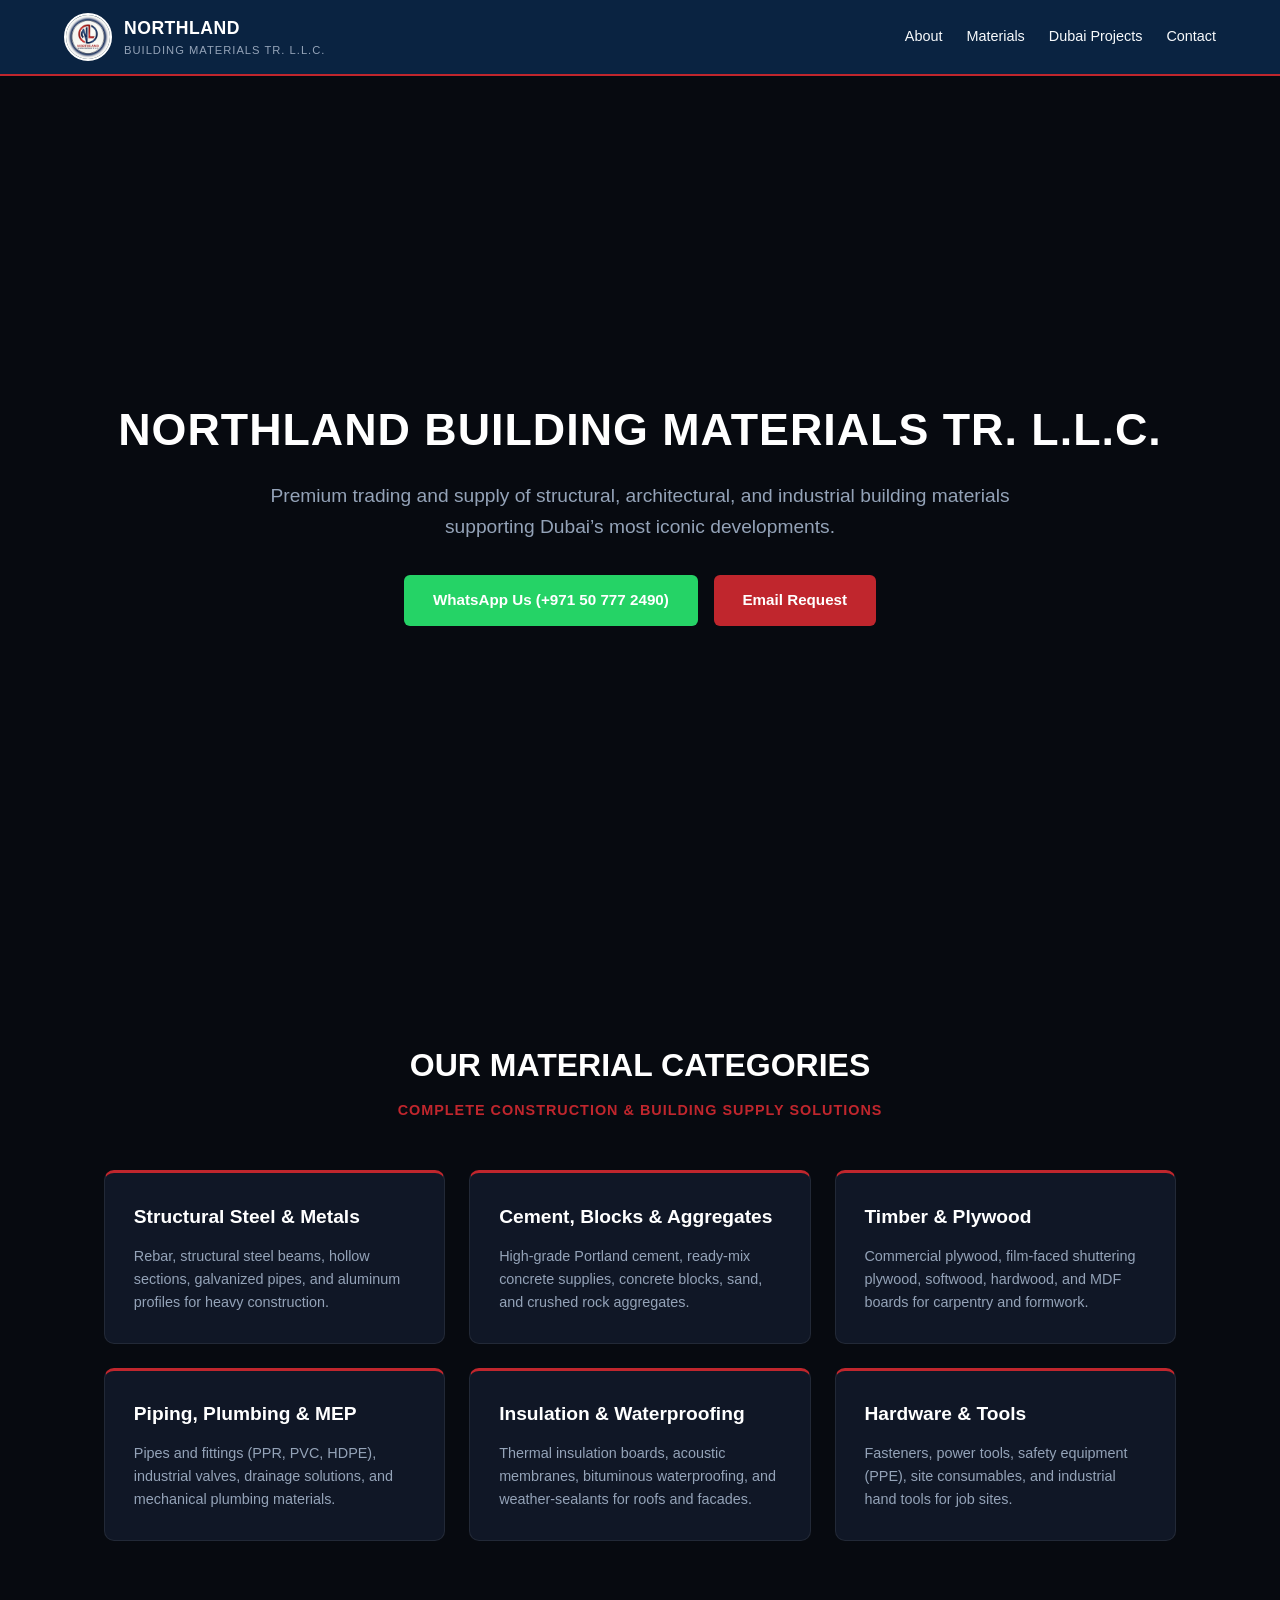
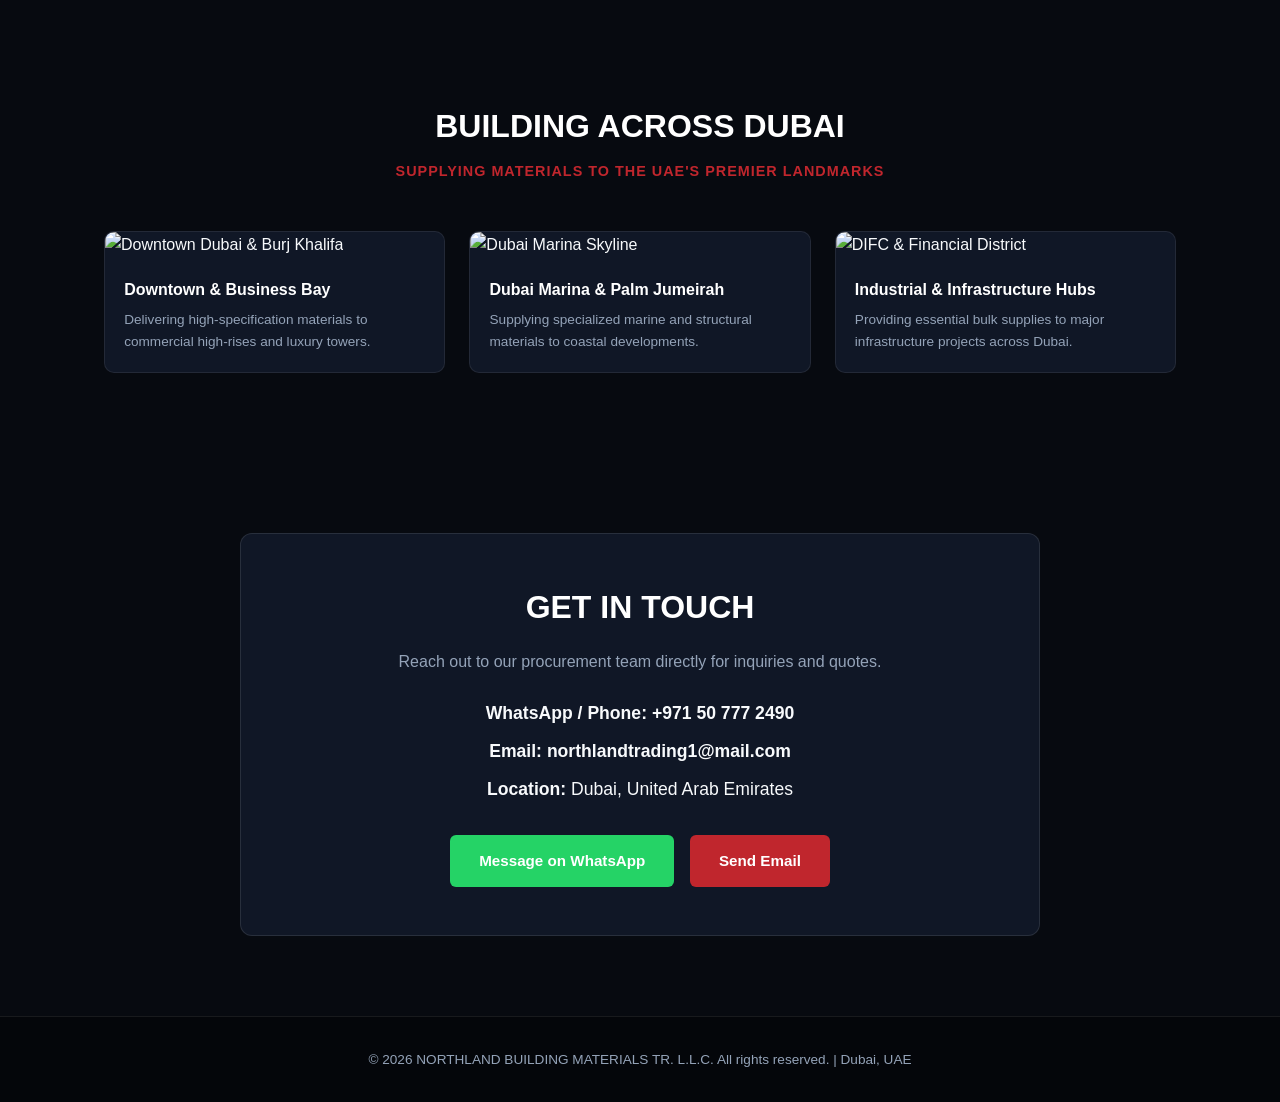
==== index.html @ 6c610b2f "Add files via upload" ====
<!DOCTYPE html>
<html lang="en">
<head>
  <meta charset="UTF-8">
  <meta name="viewport" content="width=device-width, initial-scale=1.0">
  <title>NORTHLAND BUILDING MATERIALS TR. L.L.C. | Dubai, UAE</title>
  <style>
    :root {
      --primary-navy: #0b2545;
      --accent-red: #c0262d;
      --bg-dark: #070a10;
      --card-bg: #101726;
      --text-light: #f8fafc;
      --text-muted: #94a3b8;
    }
    
    * { box-sizing: border-box; margin: 0; padding: 0; font-family: -apple-system, BlinkMacSystemFont, "Segoe UI", Roboto, sans-serif; }
    html { scroll-behavior: smooth; }
    body { background: var(--bg-dark); color: var(--text-light); line-height: 1.6; }

    /* Header & Navigation */
    header {
      background: rgba(11, 37, 69, 0.95);
      backdrop-filter: blur(10px);
      position: fixed;
      width: 100%;
      top: 0;
      z-index: 1000;
      padding: 0.8rem 5%;
      display: flex;
      justify-content: space-between;
      align-items: center;
      border-bottom: 2px solid var(--accent-red);
    }
    
    .brand { display: flex; align-items: center; gap: 12px; text-decoration: none; }
    .brand img { height: 48px; width: 48px; border-radius: 50%; object-fit: cover; border: 2px solid #fff; }
    .brand-text { display: flex; flex-direction: column; }
    .brand-title { font-weight: 800; font-size: 1.1rem; color: #ffffff; letter-spacing: 0.5px; }
    .brand-sub { font-size: 0.7rem; color: var(--text-muted); text-transform: uppercase; letter-spacing: 1px; }

    nav { display: flex; align-items: center; gap: 1.5rem; }
    nav a { color: var(--text-light); text-decoration: none; font-size: 0.9rem; font-weight: 500; transition: color 0.3s; }
    nav a:hover { color: var(--accent-red); }

    /* Hero Section */
    .hero {
      height: 100vh;
      background: linear-gradient(rgba(7, 10, 16, 0.75), rgba(7, 10, 16, 0.95)), 
                  url('https://images.unsplash.com/photo-1512453979798-5ea266f8880c?auto=format&fit=crop&w=1920&q=80') center/cover no-repeat;
      display: flex;
      flex-direction: column;
      justify-content: center;
      align-items: center;
      text-align: center;
      padding: 0 1.5rem;
      margin-top: 60px;
    }
    
    .hero h1 { font-size: 2.8rem; color: #ffffff; margin-bottom: 1rem; text-transform: uppercase; letter-spacing: 1px; }
    .hero p { font-size: 1.2rem; color: var(--text-muted); max-width: 750px; margin-bottom: 2rem; }

    /* Action Buttons */
    .btn-group { display: flex; gap: 1rem; flex-wrap: wrap; justify-content: center; }
    .btn {
      padding: 0.85rem 1.8rem;
      border-radius: 6px;
      text-decoration: none;
      font-weight: 700;
      font-size: 0.95rem;
      transition: transform 0.2s, opacity 0.3s;
      display: inline-flex;
      align-items: center;
      gap: 8px;
    }
    .btn-red { background: var(--accent-red); color: white; }
    .btn-whatsapp { background: #25d366; color: white; }
    .btn:hover { opacity: 0.9; transform: translateY(-2px); }

    /* Sections */
    .section { padding: 5rem 5%; max-width: 1200px; margin: 0 auto; }
    .section-title { text-align: center; font-size: 2rem; color: #ffffff; margin-bottom: 0.5rem; text-transform: uppercase; }
    .section-subtitle { text-align: center; color: var(--accent-red); font-weight: 600; margin-bottom: 3rem; text-transform: uppercase; letter-spacing: 1px; font-size: 0.9rem; }

    .grid { display: grid; grid-template-columns: repeat(auto-fit, minmax(280px, 1fr)); gap: 1.5rem; }
    
    .card {
      background: var(--card-bg);
      border-radius: 10px;
      padding: 1.8rem;
      border: 1px solid rgba(255, 255, 255, 0.08);
      border-top: 3px solid var(--accent-red);
      transition: transform 0.3s ease;
    }
    .card:hover { transform: translateY(-5px); }
    .card h3 { color: #ffffff; margin-bottom: 0.75rem; font-size: 1.2rem; }
    .card p { color: var(--text-muted); font-size: 0.9rem; }

    /* Iconic Dubai Gallery Section */
    .gallery-grid { display: grid; grid-template-columns: repeat(auto-fit, minmax(300px, 1fr)); gap: 1.5rem; }
    .gallery-card { background: var(--card-bg); border-radius: 10px; overflow: hidden; border: 1px solid rgba(255, 255, 255, 0.08); }
    .gallery-card img { width: 100%; height: 200px; object-fit: cover; }
    .gallery-content { padding: 1.2rem; }
    .gallery-content h4 { color: #ffffff; margin-bottom: 0.4rem; }
    .gallery-content p { color: var(--text-muted); font-size: 0.85rem; }

    /* Contact Section */
    .contact-box {
      background: var(--card-bg);
      border-radius: 12px;
      padding: 3rem;
      text-align: center;
      border: 1px solid rgba(255, 255, 255, 0.1);
      max-width: 800px;
      margin: 0 auto;
    }
    .contact-info { margin: 1.5rem 0; font-size: 1.1rem; }
    .contact-info a { color: var(--text-light); text-decoration: none; font-weight: 600; }
    .contact-info a:hover { color: var(--accent-red); }

    footer {
      text-align: center;
      padding: 2rem 1rem;
      color: var(--text-muted);
      font-size: 0.85rem;
      border-top: 1px solid rgba(255, 255, 255, 0.08);
      background: #04060a;
    }

    @media (max-width: 768px) {
      .hero h1 { font-size: 2rem; }
      header { flex-direction: column; gap: 10px; }
    }
  </style>
</head>
<body>

  <header>
    <a href="#" class="brand">
      <img src="logo.jpg" alt="Northland Building Materials Logo">
      <div class="brand-text">
        <span class="brand-title">NORTHLAND</span>
        <span class="brand-sub">Building Materials TR. L.L.C.</span>
      </div>
    </a>
    <nav>
      <a href="#about">About</a>
      <a href="#categories">Materials</a>
      <a href="#dubai">Dubai Projects</a>
      <a href="#contact">Contact</a>
    </nav>
  </header>

  <section class="hero">
    <h1>NORTHLAND BUILDING MATERIALS TR. L.L.C.</h1>
    <p>Premium trading and supply of structural, architectural, and industrial building materials supporting Dubai’s most iconic developments.</p>
    <div class="btn-group">
      <a href="https://wa.me/971507772490" target="_blank" class="btn btn-whatsapp">
        WhatsApp Us (+971 50 777 2490)
      </a>
      <a href="mailto:northlandtrading1@mail.com" class="btn btn-red">Email Request</a>
    </div>
  </section>

  <!-- Materials & Supply Categories -->
  <section id="categories" class="section">
    <h2 class="section-title">Our Material Categories</h2>
    <p class="section-subtitle">Complete Construction & Building Supply Solutions</p>
    
    <div class="grid">
      <div class="card">
        <h3>Structural Steel & Metals</h3>
        <p>Rebar, structural steel beams, hollow sections, galvanized pipes, and aluminum profiles for heavy construction.</p>
      </div>
      <div class="card">
        <h3>Cement, Blocks & Aggregates</h3>
        <p>High-grade Portland cement, ready-mix concrete supplies, concrete blocks, sand, and crushed rock aggregates.</p>
      </div>
      <div class="card">
        <h3>Timber & Plywood</h3>
        <p>Commercial plywood, film-faced shuttering plywood, softwood, hardwood, and MDF boards for carpentry and formwork.</p>
      </div>
      <div class="card">
        <h3>Piping, Plumbing & MEP</h3>
        <p>Pipes and fittings (PPR, PVC, HDPE), industrial valves, drainage solutions, and mechanical plumbing materials.</p>
      </div>
      <div class="card">
        <h3>Insulation & Waterproofing</h3>
        <p>Thermal insulation boards, acoustic membranes, bituminous waterproofing, and weather-sealants for roofs and facades.</p>
      </div>
      <div class="card">
        <h3>Hardware & Tools</h3>
        <p>Fasteners, power tools, safety equipment (PPE), site consumables, and industrial hand tools for job sites.</p>
      </div>
    </div>
  </section>

  <!-- Dubai Skyline & Projects -->
  <section id="dubai" class="section">
    <h2 class="section-title">Building Across Dubai</h2>
    <p class="section-subtitle">Supplying Materials to the UAE's Premier Landmarks</p>
    
    <div class="gallery-grid">
      <div class="gallery-card">
        <img src="https://images.unsplash.com/photo-1580674684081-7617fbf3d745?auto=format&fit=crop&w=800&q=80" alt="Downtown Dubai & Burj Khalifa">
        <div class="gallery-content">
          <h4>Downtown & Business Bay</h4>
          <p>Delivering high-specification materials to commercial high-rises and luxury towers.</p>
        </div>
      </div>
      <div class="gallery-card">
        <img src="https://images.unsplash.com/photo-1512453979798-5ea266f8880c?auto=format&fit=crop&w=800&q=80" alt="Dubai Marina Skyline">
        <div class="gallery-content">
          <h4>Dubai Marina & Palm Jumeirah</h4>
          <p>Supplying specialized marine and structural materials to coastal developments.</p>
        </div>
      </div>
      <div class="gallery-card">
        <img src="https://images.unsplash.com/photo-1578895210405-907db486c111?auto=format&fit=crop&w=800&q=80" alt="DIFC & Financial District">
        <div class="gallery-content">
          <h4>Industrial & Infrastructure Hubs</h4>
          <p>Providing essential bulk supplies to major infrastructure projects across Dubai.</p>
        </div>
      </div>
    </div>
  </section>

  <!-- Contact & Communication -->
  <section id="contact" class="section">
    <div class="contact-box">
      <h2 class="section-title" style="margin-bottom: 1rem;">Get In Touch</h2>
      <p style="color: var(--text-muted);">Reach out to our procurement team directly for inquiries and quotes.</p>
      
      <div class="contact-info">
        <p><strong>WhatsApp / Phone:</strong> <a href="https://wa.me/971507772490" target="_blank">+971 50 777 2490</a></p>
        <p style="margin-top: 10px;"><strong>Email:</strong> <a href="mailto:northlandtrading1@mail.com">northlandtrading1@mail.com</a></p>
        <p style="margin-top: 10px;"><strong>Location:</strong> Dubai, United Arab Emirates</p>
      </div>

      <div class="btn-group" style="margin-top: 2rem;">
        <a href="https://wa.me/971507772490" target="_blank" class="btn btn-whatsapp">Message on WhatsApp</a>
        <a href="mailto:northlandtrading1@mail.com" class="btn btn-red">Send Email</a>
      </div>
    </div>
  </section>

  <footer>
    &copy; 2026 NORTHLAND BUILDING MATERIALS TR. L.L.C. All rights reserved. | Dubai, UAE
  </footer>

</body>
</html>
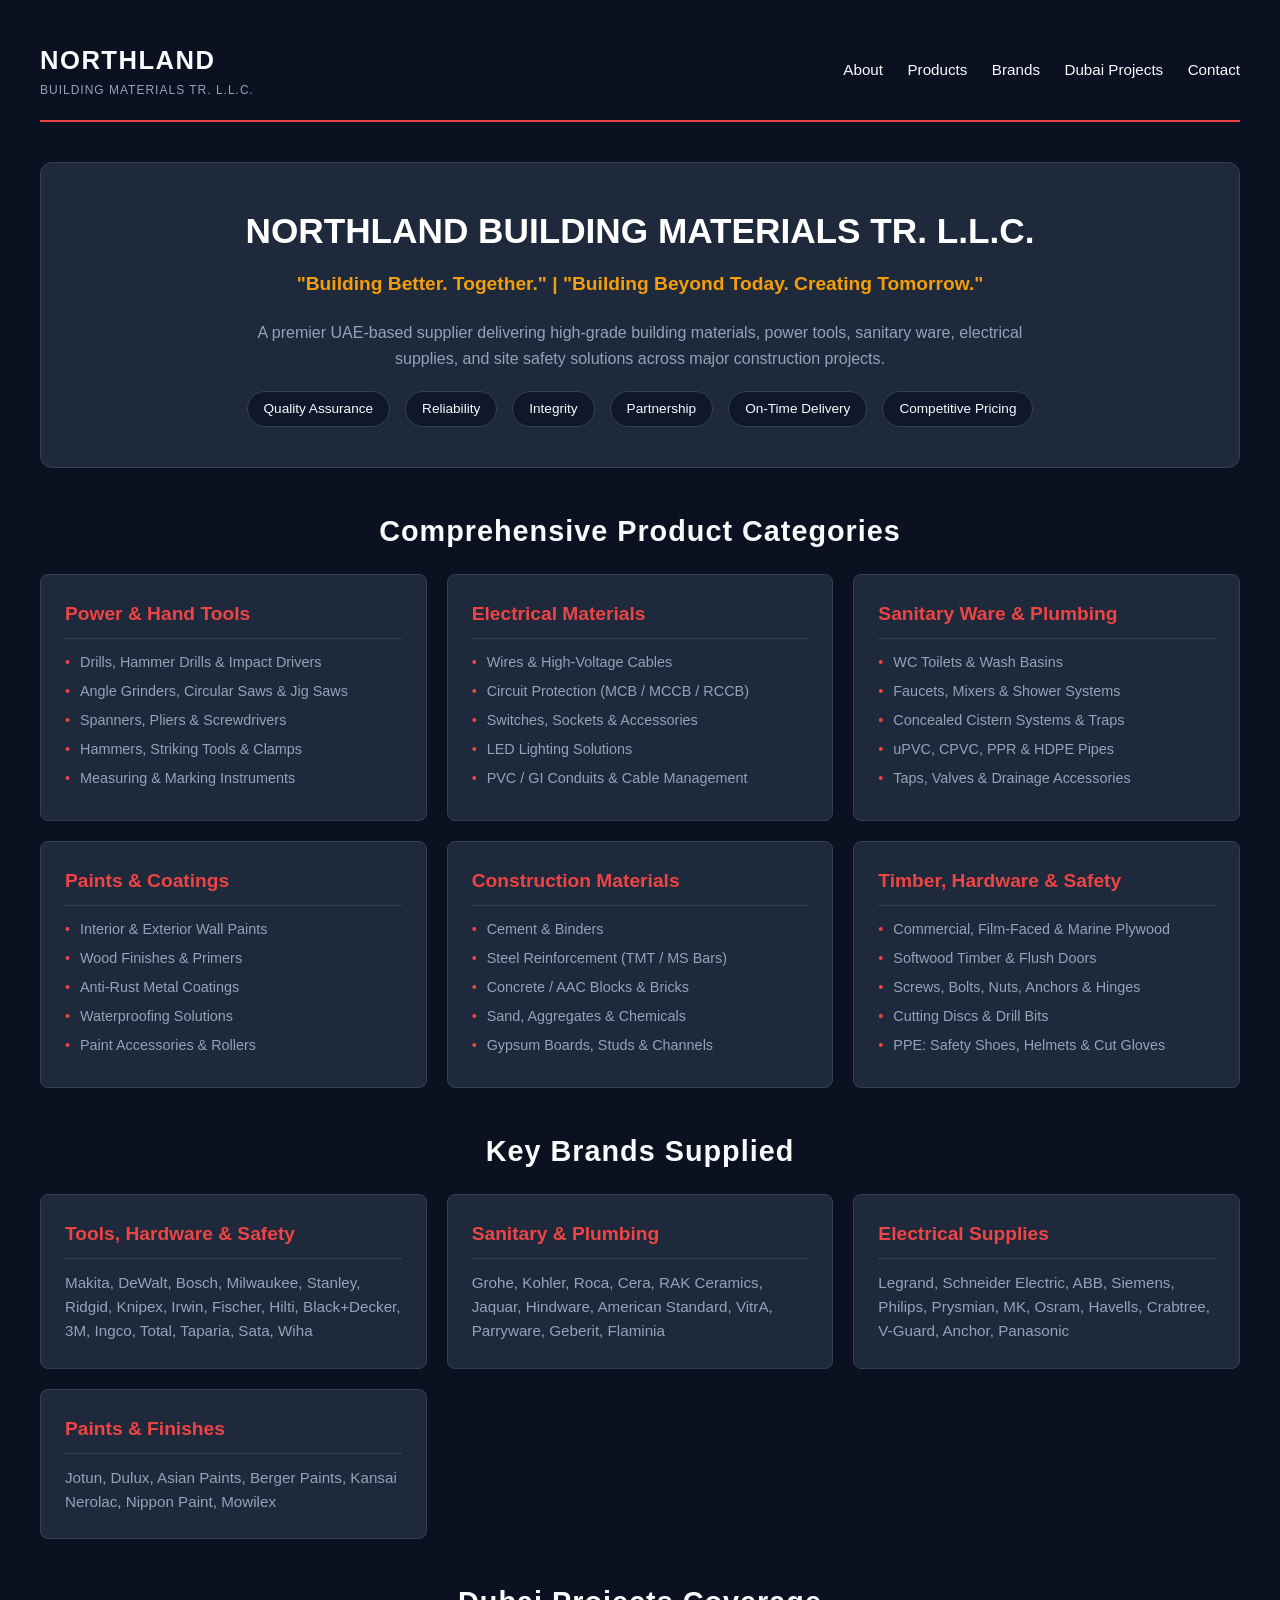
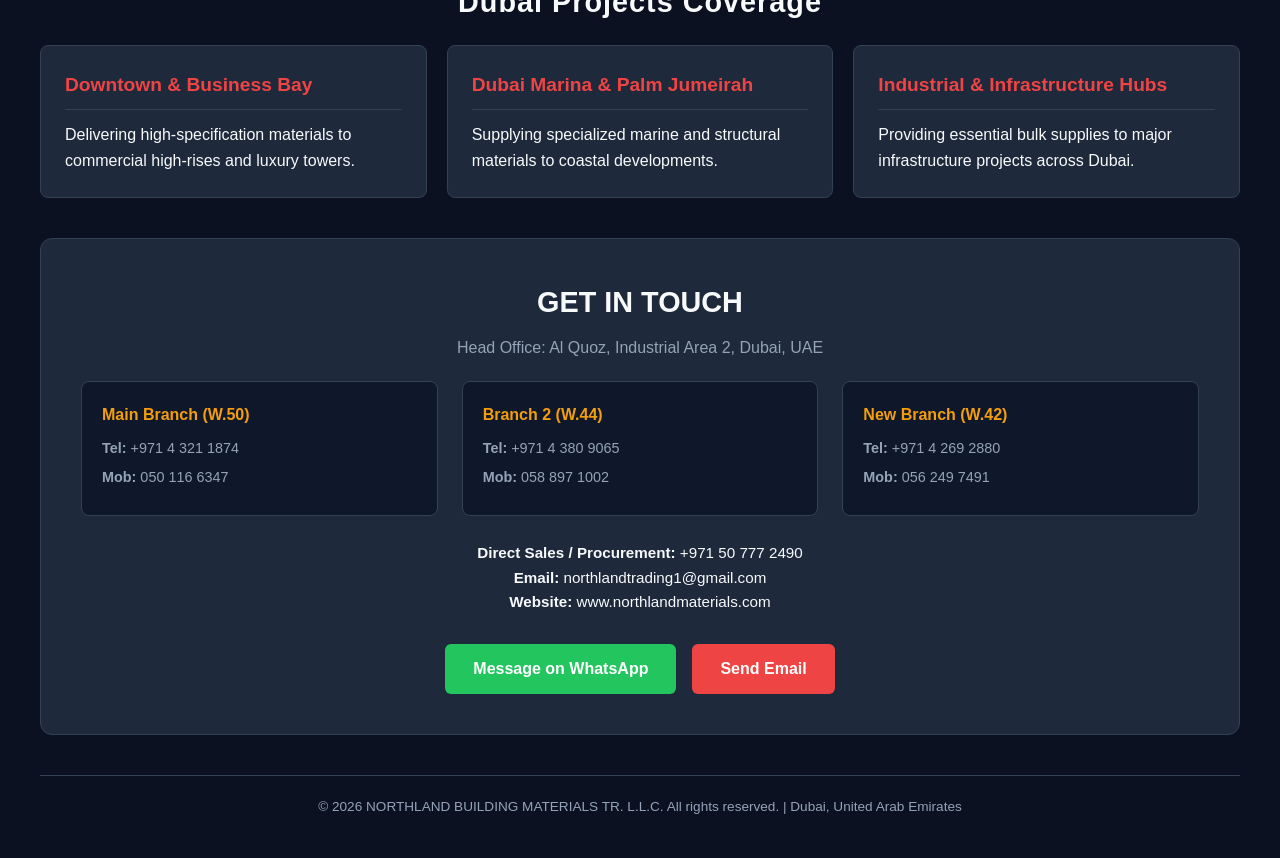
==== commit 9b10ac1f: "Add files via upload" ====
--- a/index.html
+++ b/index.html
@@ -1,252 +1,429 @@
 <!DOCTYPE html>
 <html lang="en">
 <head>
-  <meta charset="UTF-8">
-  <meta name="viewport" content="width=device-width, initial-scale=1.0">
-  <title>NORTHLAND BUILDING MATERIALS TR. L.L.C. | Dubai, UAE</title>
-  <style>
-    :root {
-      --primary-navy: #0b2545;
-      --accent-red: #c0262d;
-      --bg-dark: #070a10;
-      --card-bg: #101726;
-      --text-light: #f8fafc;
-      --text-muted: #94a3b8;
-    }
-    
-    * { box-sizing: border-box; margin: 0; padding: 0; font-family: -apple-system, BlinkMacSystemFont, "Segoe UI", Roboto, sans-serif; }
-    html { scroll-behavior: smooth; }
-    body { background: var(--bg-dark); color: var(--text-light); line-height: 1.6; }
-
-    /* Header & Navigation */
-    header {
-      background: rgba(11, 37, 69, 0.95);
-      backdrop-filter: blur(10px);
-      position: fixed;
-      width: 100%;
-      top: 0;
-      z-index: 1000;
-      padding: 0.8rem 5%;
-      display: flex;
-      justify-content: space-between;
-      align-items: center;
-      border-bottom: 2px solid var(--accent-red);
-    }
-    
-    .brand { display: flex; align-items: center; gap: 12px; text-decoration: none; }
-    .brand img { height: 48px; width: 48px; border-radius: 50%; object-fit: cover; border: 2px solid #fff; }
-    .brand-text { display: flex; flex-direction: column; }
-    .brand-title { font-weight: 800; font-size: 1.1rem; color: #ffffff; letter-spacing: 0.5px; }
-    .brand-sub { font-size: 0.7rem; color: var(--text-muted); text-transform: uppercase; letter-spacing: 1px; }
-
-    nav { display: flex; align-items: center; gap: 1.5rem; }
-    nav a { color: var(--text-light); text-decoration: none; font-size: 0.9rem; font-weight: 500; transition: color 0.3s; }
-    nav a:hover { color: var(--accent-red); }
-
-    /* Hero Section */
-    .hero {
-      height: 100vh;
-      background: linear-gradient(rgba(7, 10, 16, 0.75), rgba(7, 10, 16, 0.95)), 
-                  url('https://images.unsplash.com/photo-1512453979798-5ea266f8880c?auto=format&fit=crop&w=1920&q=80') center/cover no-repeat;
-      display: flex;
-      flex-direction: column;
-      justify-content: center;
-      align-items: center;
-      text-align: center;
-      padding: 0 1.5rem;
-      margin-top: 60px;
-    }
-    
-    .hero h1 { font-size: 2.8rem; color: #ffffff; margin-bottom: 1rem; text-transform: uppercase; letter-spacing: 1px; }
-    .hero p { font-size: 1.2rem; color: var(--text-muted); max-width: 750px; margin-bottom: 2rem; }
-
-    /* Action Buttons */
-    .btn-group { display: flex; gap: 1rem; flex-wrap: wrap; justify-content: center; }
-    .btn {
-      padding: 0.85rem 1.8rem;
-      border-radius: 6px;
-      text-decoration: none;
-      font-weight: 700;
-      font-size: 0.95rem;
-      transition: transform 0.2s, opacity 0.3s;
-      display: inline-flex;
-      align-items: center;
-      gap: 8px;
-    }
-    .btn-red { background: var(--accent-red); color: white; }
-    .btn-whatsapp { background: #25d366; color: white; }
-    .btn:hover { opacity: 0.9; transform: translateY(-2px); }
-
-    /* Sections */
-    .section { padding: 5rem 5%; max-width: 1200px; margin: 0 auto; }
-    .section-title { text-align: center; font-size: 2rem; color: #ffffff; margin-bottom: 0.5rem; text-transform: uppercase; }
-    .section-subtitle { text-align: center; color: var(--accent-red); font-weight: 600; margin-bottom: 3rem; text-transform: uppercase; letter-spacing: 1px; font-size: 0.9rem; }
-
-    .grid { display: grid; grid-template-columns: repeat(auto-fit, minmax(280px, 1fr)); gap: 1.5rem; }
-    
-    .card {
-      background: var(--card-bg);
-      border-radius: 10px;
-      padding: 1.8rem;
-      border: 1px solid rgba(255, 255, 255, 0.08);
-      border-top: 3px solid var(--accent-red);
-      transition: transform 0.3s ease;
-    }
-    .card:hover { transform: translateY(-5px); }
-    .card h3 { color: #ffffff; margin-bottom: 0.75rem; font-size: 1.2rem; }
-    .card p { color: var(--text-muted); font-size: 0.9rem; }
-
-    /* Iconic Dubai Gallery Section */
-    .gallery-grid { display: grid; grid-template-columns: repeat(auto-fit, minmax(300px, 1fr)); gap: 1.5rem; }
-    .gallery-card { background: var(--card-bg); border-radius: 10px; overflow: hidden; border: 1px solid rgba(255, 255, 255, 0.08); }
-    .gallery-card img { width: 100%; height: 200px; object-fit: cover; }
-    .gallery-content { padding: 1.2rem; }
-    .gallery-content h4 { color: #ffffff; margin-bottom: 0.4rem; }
-    .gallery-content p { color: var(--text-muted); font-size: 0.85rem; }
-
-    /* Contact Section */
-    .contact-box {
-      background: var(--card-bg);
-      border-radius: 12px;
-      padding: 3rem;
-      text-align: center;
-      border: 1px solid rgba(255, 255, 255, 0.1);
-      max-width: 800px;
-      margin: 0 auto;
-    }
-    .contact-info { margin: 1.5rem 0; font-size: 1.1rem; }
-    .contact-info a { color: var(--text-light); text-decoration: none; font-weight: 600; }
-    .contact-info a:hover { color: var(--accent-red); }
-
-    footer {
-      text-align: center;
-      padding: 2rem 1rem;
-      color: var(--text-muted);
-      font-size: 0.85rem;
-      border-top: 1px solid rgba(255, 255, 255, 0.08);
-      background: #04060a;
-    }
-
-    @media (max-width: 768px) {
-      .hero h1 { font-size: 2rem; }
-      header { flex-direction: column; gap: 10px; }
-    }
-  </style>
+    <meta charset="UTF-8">
+    <meta name="viewport" content="width=device-width, initial-scale=1.0">
+    <title>NORTHLAND BUILDING MATERIALS TR. L.L.C. | Dubai, UAE</title>
+    <style>
+        :root {
+            --bg-color: #0b1120;
+            --card-bg: #1e293b;
+            --accent-red: #ef4444;
+            --accent-green: #22c55e;
+            --text-main: #f8fafc;
+            --text-muted: #94a3b8;
+            --border-color: #334155;
+            --gold: #f59e0b;
+        }
+
+        * {
+            box-sizing: border-box;
+            margin: 0;
+            padding: 0;
+            font-family: -apple-system, BlinkMacSystemFont, 'Segoe UI', Roboto, Helvetica, Arial, sans-serif;
+        }
+
+        body {
+            background-color: var(--bg-color);
+            color: var(--text-main);
+            line-height: 1.6;
+            padding: 20px;
+        }
+
+        .container {
+            max-width: 1200px;
+            margin: 0 auto;
+        }
+
+        /* Header */
+        header {
+            display: flex;
+            justify-content: space-between;
+            align-items: center;
+            padding: 20px 0;
+            border-bottom: 2px solid var(--accent-red);
+            margin-bottom: 40px;
+        }
+
+        .logo h1 {
+            font-size: 1.6rem;
+            letter-spacing: 1.5px;
+            font-weight: 800;
+        }
+
+        .logo span {
+            display: block;
+            font-size: 0.75rem;
+            color: var(--text-muted);
+            letter-spacing: 1px;
+        }
+
+        nav a {
+            color: var(--text-main);
+            text-decoration: none;
+            margin-left: 20px;
+            font-size: 0.95rem;
+            transition: color 0.2s;
+        }
+
+        nav a:hover {
+            color: var(--accent-red);
+        }
+
+        /* Hero / About Section */
+        .hero {
+            text-align: center;
+            padding: 40px 20px;
+            background-color: var(--card-bg);
+            border: 1px solid var(--border-color);
+            border-radius: 12px;
+            margin-bottom: 40px;
+        }
+
+        .hero h2 {
+            font-size: 2.2rem;
+            margin-bottom: 10px;
+            color: #ffffff;
+        }
+
+        .hero .slogan {
+            font-size: 1.2rem;
+            color: var(--gold);
+            font-weight: 600;
+            margin-bottom: 20px;
+        }
+
+        .hero p {
+            max-width: 800px;
+            margin: 0 auto 20px auto;
+            color: var(--text-muted);
+        }
+
+        .values-list {
+            display: flex;
+            justify-content: center;
+            gap: 15px;
+            flex-wrap: wrap;
+            margin-top: 20px;
+        }
+
+        .value-tag {
+            background-color: #0f172a;
+            border: 1px solid var(--border-color);
+            padding: 6px 16px;
+            border-radius: 20px;
+            font-size: 0.85rem;
+            color: var(--text-main);
+        }
+
+        /* Section Titles */
+        .section-title {
+            font-size: 1.8rem;
+            margin: 40px 0 20px 0;
+            text-align: center;
+            letter-spacing: 1px;
+        }
+
+        /* Grid Layouts */
+        .grid-3 {
+            display: grid;
+            grid-template-columns: repeat(auto-fit, minmax(300px, 1fr));
+            gap: 20px;
+            margin-bottom: 40px;
+        }
+
+        .grid-2 {
+            display: grid;
+            grid-template-columns: repeat(auto-fit, minmax(350px, 1fr));
+            gap: 20px;
+            margin-bottom: 40px;
+        }
+
+        .card {
+            background-color: var(--card-bg);
+            border: 1px solid var(--border-color);
+            border-radius: 8px;
+            padding: 24px;
+        }
+
+        .card h3 {
+            font-size: 1.2rem;
+            margin-bottom: 12px;
+            color: var(--accent-red);
+            border-bottom: 1px solid var(--border-color);
+            padding-bottom: 8px;
+        }
+
+        .card ul {
+            list-style: none;
+            padding-left: 0;
+        }
+
+        .card ul li {
+            font-size: 0.9rem;
+            color: var(--text-muted);
+            margin-bottom: 6px;
+            position: relative;
+            padding-left: 15px;
+        }
+
+        .card ul li::before {
+            content: "•";
+            color: var(--accent-red);
+            position: absolute;
+            left: 0;
+        }
+
+        /* Contact Section */
+        .contact-section {
+            background-color: var(--card-bg);
+            border: 1px solid var(--border-color);
+            border-radius: 12px;
+            padding: 40px;
+            margin-bottom: 40px;
+        }
+
+        .contact-grid {
+            display: grid;
+            grid-template-columns: repeat(auto-fit, minmax(280px, 1fr));
+            gap: 24px;
+            margin-top: 20px;
+        }
+
+        .branch-card {
+            background-color: #0f172a;
+            padding: 20px;
+            border-radius: 8px;
+            border: 1px solid var(--border-color);
+        }
+
+        .branch-card h4 {
+            color: var(--gold);
+            margin-bottom: 10px;
+        }
+
+        .branch-card p {
+            font-size: 0.9rem;
+            color: var(--text-muted);
+            margin-bottom: 6px;
+        }
+
+        .btn-group {
+            display: flex;
+            justify-content: center;
+            gap: 16px;
+            flex-wrap: wrap;
+            margin-top: 30px;
+        }
+
+        .btn {
+            display: inline-block;
+            padding: 12px 28px;
+            border-radius: 6px;
+            text-decoration: none;
+            font-weight: 600;
+            color: #ffffff;
+            transition: opacity 0.2s;
+        }
+
+        .btn:hover {
+            opacity: 0.9;
+        }
+
+        .btn-whatsapp {
+            background-color: var(--accent-green);
+        }
+
+        .btn-email {
+            background-color: var(--accent-red);
+        }
+
+        footer {
+            text-align: center;
+            padding: 20px;
+            color: var(--text-muted);
+            font-size: 0.85rem;
+            border-top: 1px solid var(--border-color);
+        }
+    </style>
 </head>
 <body>
 
-  <header>
-    <a href="#" class="brand">
-      <img src="logo.jpg" alt="Northland Building Materials Logo">
-      <div class="brand-text">
-        <span class="brand-title">NORTHLAND</span>
-        <span class="brand-sub">Building Materials TR. L.L.C.</span>
-      </div>
-    </a>
-    <nav>
-      <a href="#about">About</a>
-      <a href="#categories">Materials</a>
-      <a href="#dubai">Dubai Projects</a>
-      <a href="#contact">Contact</a>
-    </nav>
-  </header>
-
-  <section class="hero">
-    <h1>NORTHLAND BUILDING MATERIALS TR. L.L.C.</h1>
-    <p>Premium trading and supply of structural, architectural, and industrial building materials supporting Dubai’s most iconic developments.</p>
-    <div class="btn-group">
-      <a href="https://wa.me/971507772490" target="_blank" class="btn btn-whatsapp">
-        WhatsApp Us (+971 50 777 2490)
-      </a>
-      <a href="mailto:northlandtrading1@mail.com" class="btn btn-red">Email Request</a>
+    <div class="container">
+        <!-- Navigation -->
+        <header>
+            <div class="logo">
+                <h1>NORTHLAND</h1>
+                <span>BUILDING MATERIALS TR. L.L.C.</span>
+            </div>
+            <nav>
+                <a href="#about">About</a>
+                <a href="#products">Products</a>
+                <a href="#brands">Brands</a>
+                <a href="#projects">Dubai Projects</a>
+                <a href="#contact">Contact</a>
+            </nav>
+        </header>
+
+        <!-- About Section -->
+        <section class="hero" id="about">
+            <h2>NORTHLAND BUILDING MATERIALS TR. L.L.C.</h2>
+            <div class="slogan">"Building Better. Together." | "Building Beyond Today. Creating Tomorrow."</div>
+            <p>A premier UAE-based supplier delivering high-grade building materials, power tools, sanitary ware, electrical supplies, and site safety solutions across major construction projects.</p>
+            
+            <div class="values-list">
+                <span class="value-tag">Quality Assurance</span>
+                <span class="value-tag">Reliability</span>
+                <span class="value-tag">Integrity</span>
+                <span class="value-tag">Partnership</span>
+                <span class="value-tag">On-Time Delivery</span>
+                <span class="value-tag">Competitive Pricing</span>
+            </div>
+        </section>
+
+        <!-- Product Categories -->
+        <h2 class="section-title" id="products">Comprehensive Product Categories</h2>
+        <section class="grid-3">
+            <div class="card">
+                <h3>Power & Hand Tools</h3>
+                <ul>
+                    <li>Drills, Hammer Drills & Impact Drivers</li>
+                    <li>Angle Grinders, Circular Saws & Jig Saws</li>
+                    <li>Spanners, Pliers & Screwdrivers</li>
+                    <li>Hammers, Striking Tools & Clamps</li>
+                    <li>Measuring & Marking Instruments</li>
+                </ul>
+            </div>
+            <div class="card">
+                <h3>Electrical Materials</h3>
+                <ul>
+                    <li>Wires & High-Voltage Cables</li>
+                    <li>Circuit Protection (MCB / MCCB / RCCB)</li>
+                    <li>Switches, Sockets & Accessories</li>
+                    <li>LED Lighting Solutions</li>
+                    <li>PVC / GI Conduits & Cable Management</li>
+                </ul>
+            </div>
+            <div class="card">
+                <h3>Sanitary Ware & Plumbing</h3>
+                <ul>
+                    <li>WC Toilets & Wash Basins</li>
+                    <li>Faucets, Mixers & Shower Systems</li>
+                    <li>Concealed Cistern Systems & Traps</li>
+                    <li>uPVC, CPVC, PPR & HDPE Pipes</li>
+                    <li>Taps, Valves & Drainage Accessories</li>
+                </ul>
+            </div>
+            <div class="card">
+                <h3>Paints & Coatings</h3>
+                <ul>
+                    <li>Interior & Exterior Wall Paints</li>
+                    <li>Wood Finishes & Primers</li>
+                    <li>Anti-Rust Metal Coatings</li>
+                    <li>Waterproofing Solutions</li>
+                    <li>Paint Accessories & Rollers</li>
+                </ul>
+            </div>
+            <div class="card">
+                <h3>Construction Materials</h3>
+                <ul>
+                    <li>Cement & Binders</li>
+                    <li>Steel Reinforcement (TMT / MS Bars)</li>
+                    <li>Concrete / AAC Blocks & Bricks</li>
+                    <li>Sand, Aggregates & Chemicals</li>
+                    <li>Gypsum Boards, Studs & Channels</li>
+                </ul>
+            </div>
+            <div class="card">
+                <h3>Timber, Hardware & Safety</h3>
+                <ul>
+                    <li>Commercial, Film-Faced & Marine Plywood</li>
+                    <li>Softwood Timber & Flush Doors</li>
+                    <li>Screws, Bolts, Nuts, Anchors & Hinges</li>
+                    <li>Cutting Discs & Drill Bits</li>
+                    <li>PPE: Safety Shoes, Helmets & Cut Gloves</li>
+                </ul>
+            </div>
+        </section>
+
+        <!-- Brand Partners -->
+        <h2 class="section-title" id="brands">Key Brands Supplied</h2>
+        <section class="grid-2">
+            <div class="card">
+                <h3>Tools, Hardware & Safety</h3>
+                <p style="color: var(--text-muted); font-size: 0.95rem;">Makita, DeWalt, Bosch, Milwaukee, Stanley, Ridgid, Knipex, Irwin, Fischer, Hilti, Black+Decker, 3M, Ingco, Total, Taparia, Sata, Wiha</p>
+            </div>
+            <div class="card">
+                <h3>Sanitary & Plumbing</h3>
+                <p style="color: var(--text-muted); font-size: 0.95rem;">Grohe, Kohler, Roca, Cera, RAK Ceramics, Jaquar, Hindware, American Standard, VitrA, Parryware, Geberit, Flaminia</p>
+            </div>
+            <div class="card">
+                <h3>Electrical Supplies</h3>
+                <p style="color: var(--text-muted); font-size: 0.95rem;">Legrand, Schneider Electric, ABB, Siemens, Philips, Prysmian, MK, Osram, Havells, Crabtree, V-Guard, Anchor, Panasonic</p>
+            </div>
+            <div class="card">
+                <h3>Paints & Finishes</h3>
+                <p style="color: var(--text-muted); font-size: 0.95rem;">Jotun, Dulux, Asian Paints, Berger Paints, Kansai Nerolac, Nippon Paint, Mowilex</p>
+            </div>
+        </section>
+
+        <!-- Project Regions -->
+        <h2 class="section-title" id="projects">Dubai Projects Coverage</h2>
+        <section class="grid-3">
+            <div class="card">
+                <h3>Downtown & Business Bay</h3>
+                <p>Delivering high-specification materials to commercial high-rises and luxury towers.</p>
+            </div>
+            <div class="card">
+                <h3>Dubai Marina & Palm Jumeirah</h3>
+                <p>Supplying specialized marine and structural materials to coastal developments.</p>
+            </div>
+            <div class="card">
+                <h3>Industrial & Infrastructure Hubs</h3>
+                <p>Providing essential bulk supplies to major infrastructure projects across Dubai.</p>
+            </div>
+        </section>
+
+        <!-- Contact Section -->
+        <section class="contact-section" id="contact">
+            <h2 style="text-align: center; font-size: 1.8rem; margin-bottom: 10px;">GET IN TOUCH</h2>
+            <p style="text-align: center; color: var(--text-muted);">Head Office: Al Quoz, Industrial Area 2, Dubai, UAE</p>
+
+            <div class="contact-grid">
+                <div class="branch-card">
+                    <h4>Main Branch (W.50)</h4>
+                    <p><strong>Tel:</strong> +971 4 321 1874</p>
+                    <p><strong>Mob:</strong> 050 116 6347</p>
+                </div>
+                <div class="branch-card">
+                    <h4>Branch 2 (W.44)</h4>
+                    <p><strong>Tel:</strong> +971 4 380 9065</p>
+                    <p><strong>Mob:</strong> 058 897 1002</p>
+                </div>
+                <div class="branch-card">
+                    <h4>New Branch (W.42)</h4>
+                    <p><strong>Tel:</strong> +971 4 269 2880</p>
+                    <p><strong>Mob:</strong> 056 249 7491</p>
+                </div>
+            </div>
+
+            <div style="text-align: center; margin-top: 25px; font-size: 0.95rem;">
+                <p><strong>Direct Sales / Procurement:</strong> +971 50 777 2490</p>
+                <p><strong>Email:</strong> northlandtrading1@gmail.com</p>
+                <p><strong>Website:</strong> www.northlandmaterials.com</p>
+            </div>
+
+            <div class="btn-group">
+                <a href="https://wa.me/971507772490" class="btn btn-whatsapp" target="_blank">Message on WhatsApp</a>
+                <a href="mailto:northlandtrading1@gmail.com" class="btn btn-email">Send Email</a>
+            </div>
+        </section>
+
+        <!-- Footer -->
+        <footer>
+            &copy; 2026 NORTHLAND BUILDING MATERIALS TR. L.L.C. All rights reserved. | Dubai, United Arab Emirates
+        </footer>
     </div>
-  </section>
-
-  <!-- Materials & Supply Categories -->
-  <section id="categories" class="section">
-    <h2 class="section-title">Our Material Categories</h2>
-    <p class="section-subtitle">Complete Construction & Building Supply Solutions</p>
-    
-    <div class="grid">
-      <div class="card">
-        <h3>Structural Steel & Metals</h3>
-        <p>Rebar, structural steel beams, hollow sections, galvanized pipes, and aluminum profiles for heavy construction.</p>
-      </div>
-      <div class="card">
-        <h3>Cement, Blocks & Aggregates</h3>
-        <p>High-grade Portland cement, ready-mix concrete supplies, concrete blocks, sand, and crushed rock aggregates.</p>
-      </div>
-      <div class="card">
-        <h3>Timber & Plywood</h3>
-        <p>Commercial plywood, film-faced shuttering plywood, softwood, hardwood, and MDF boards for carpentry and formwork.</p>
-      </div>
-      <div class="card">
-        <h3>Piping, Plumbing & MEP</h3>
-        <p>Pipes and fittings (PPR, PVC, HDPE), industrial valves, drainage solutions, and mechanical plumbing materials.</p>
-      </div>
-      <div class="card">
-        <h3>Insulation & Waterproofing</h3>
-        <p>Thermal insulation boards, acoustic membranes, bituminous waterproofing, and weather-sealants for roofs and facades.</p>
-      </div>
-      <div class="card">
-        <h3>Hardware & Tools</h3>
-        <p>Fasteners, power tools, safety equipment (PPE), site consumables, and industrial hand tools for job sites.</p>
-      </div>
-    </div>
-  </section>
-
-  <!-- Dubai Skyline & Projects -->
-  <section id="dubai" class="section">
-    <h2 class="section-title">Building Across Dubai</h2>
-    <p class="section-subtitle">Supplying Materials to the UAE's Premier Landmarks</p>
-    
-    <div class="gallery-grid">
-      <div class="gallery-card">
-        <img src="https://images.unsplash.com/photo-1580674684081-7617fbf3d745?auto=format&fit=crop&w=800&q=80" alt="Downtown Dubai & Burj Khalifa">
-        <div class="gallery-content">
-          <h4>Downtown & Business Bay</h4>
-          <p>Delivering high-specification materials to commercial high-rises and luxury towers.</p>
-        </div>
-      </div>
-      <div class="gallery-card">
-        <img src="https://images.unsplash.com/photo-1512453979798-5ea266f8880c?auto=format&fit=crop&w=800&q=80" alt="Dubai Marina Skyline">
-        <div class="gallery-content">
-          <h4>Dubai Marina & Palm Jumeirah</h4>
-          <p>Supplying specialized marine and structural materials to coastal developments.</p>
-        </div>
-      </div>
-      <div class="gallery-card">
-        <img src="https://images.unsplash.com/photo-1578895210405-907db486c111?auto=format&fit=crop&w=800&q=80" alt="DIFC & Financial District">
-        <div class="gallery-content">
-          <h4>Industrial & Infrastructure Hubs</h4>
-          <p>Providing essential bulk supplies to major infrastructure projects across Dubai.</p>
-        </div>
-      </div>
-    </div>
-  </section>
-
-  <!-- Contact & Communication -->
-  <section id="contact" class="section">
-    <div class="contact-box">
-      <h2 class="section-title" style="margin-bottom: 1rem;">Get In Touch</h2>
-      <p style="color: var(--text-muted);">Reach out to our procurement team directly for inquiries and quotes.</p>
-      
-      <div class="contact-info">
-        <p><strong>WhatsApp / Phone:</strong> <a href="https://wa.me/971507772490" target="_blank">+971 50 777 2490</a></p>
-        <p style="margin-top: 10px;"><strong>Email:</strong> <a href="mailto:northlandtrading1@mail.com">northlandtrading1@mail.com</a></p>
-        <p style="margin-top: 10px;"><strong>Location:</strong> Dubai, United Arab Emirates</p>
-      </div>
-
-      <div class="btn-group" style="margin-top: 2rem;">
-        <a href="https://wa.me/971507772490" target="_blank" class="btn btn-whatsapp">Message on WhatsApp</a>
-        <a href="mailto:northlandtrading1@mail.com" class="btn btn-red">Send Email</a>
-      </div>
-    </div>
-  </section>
-
-  <footer>
-    &copy; 2026 NORTHLAND BUILDING MATERIALS TR. L.L.C. All rights reserved. | Dubai, UAE
-  </footer>
 
 </body>
 </html>
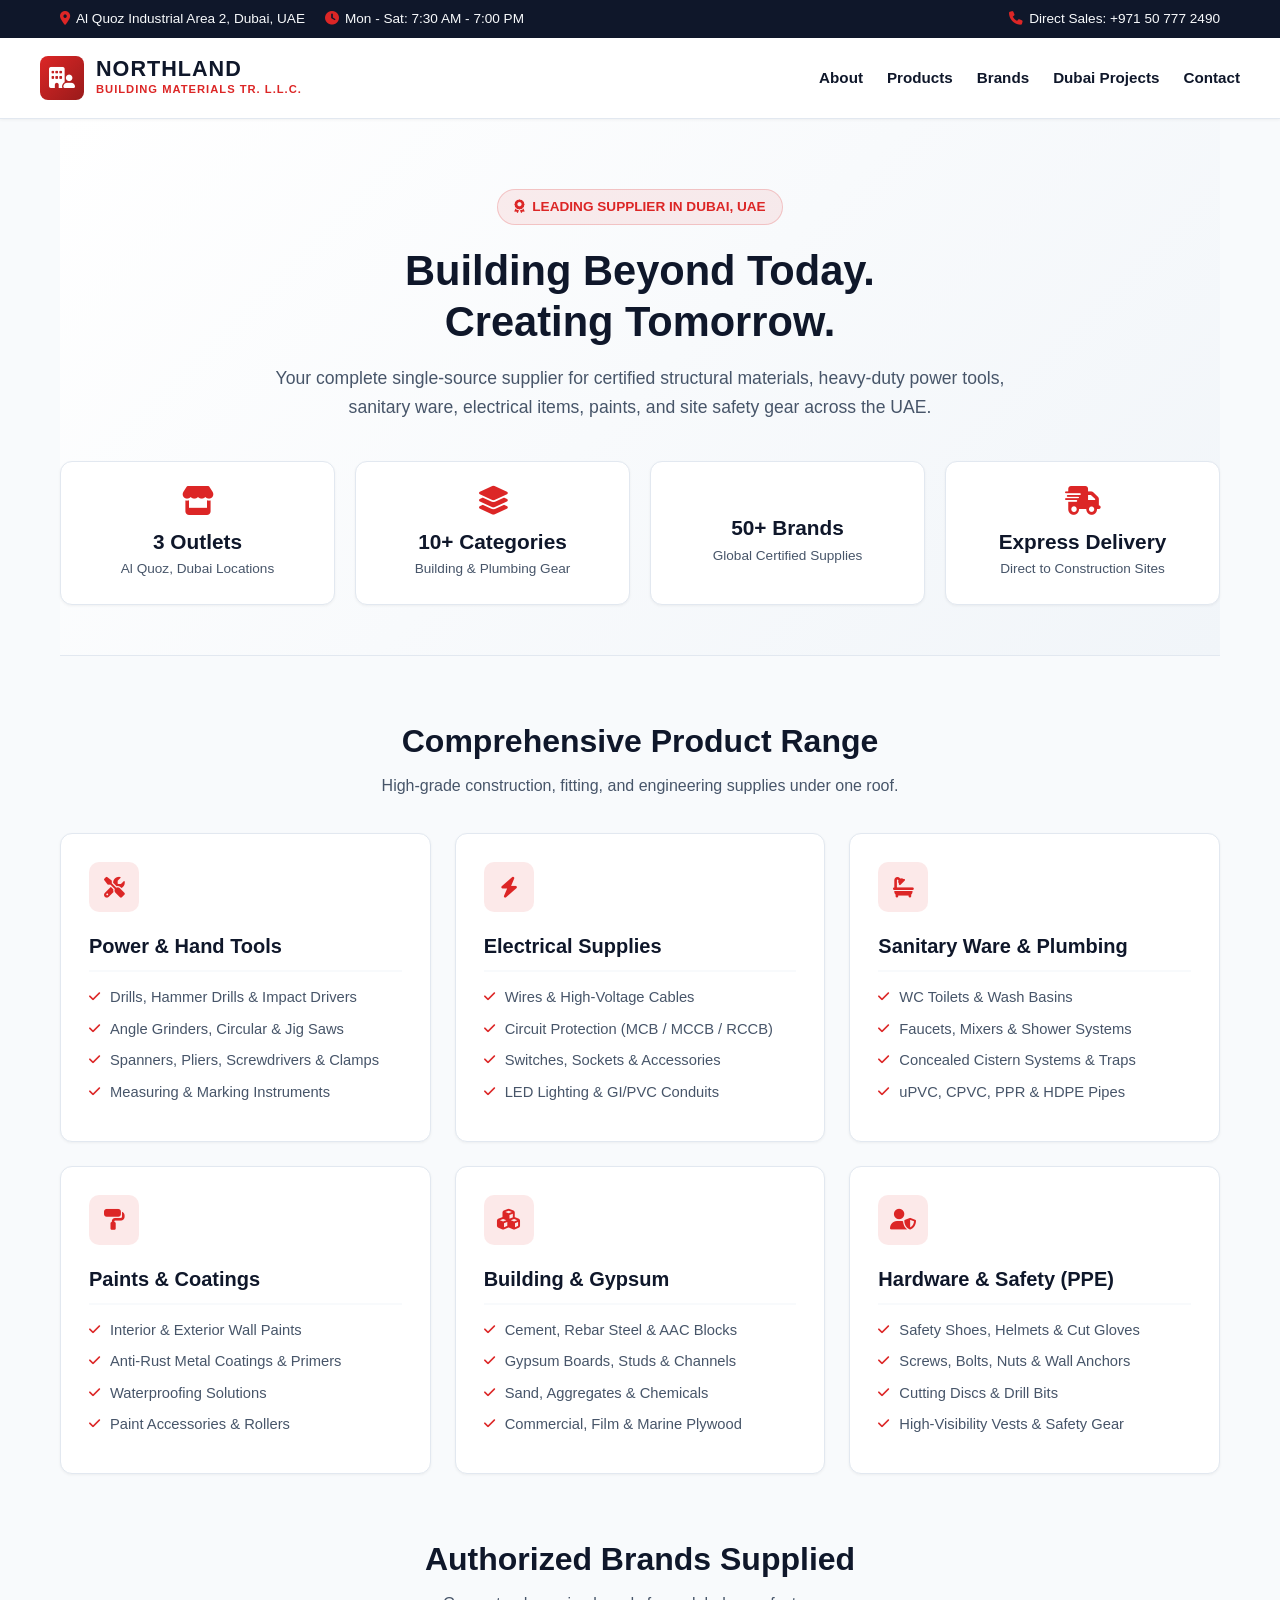
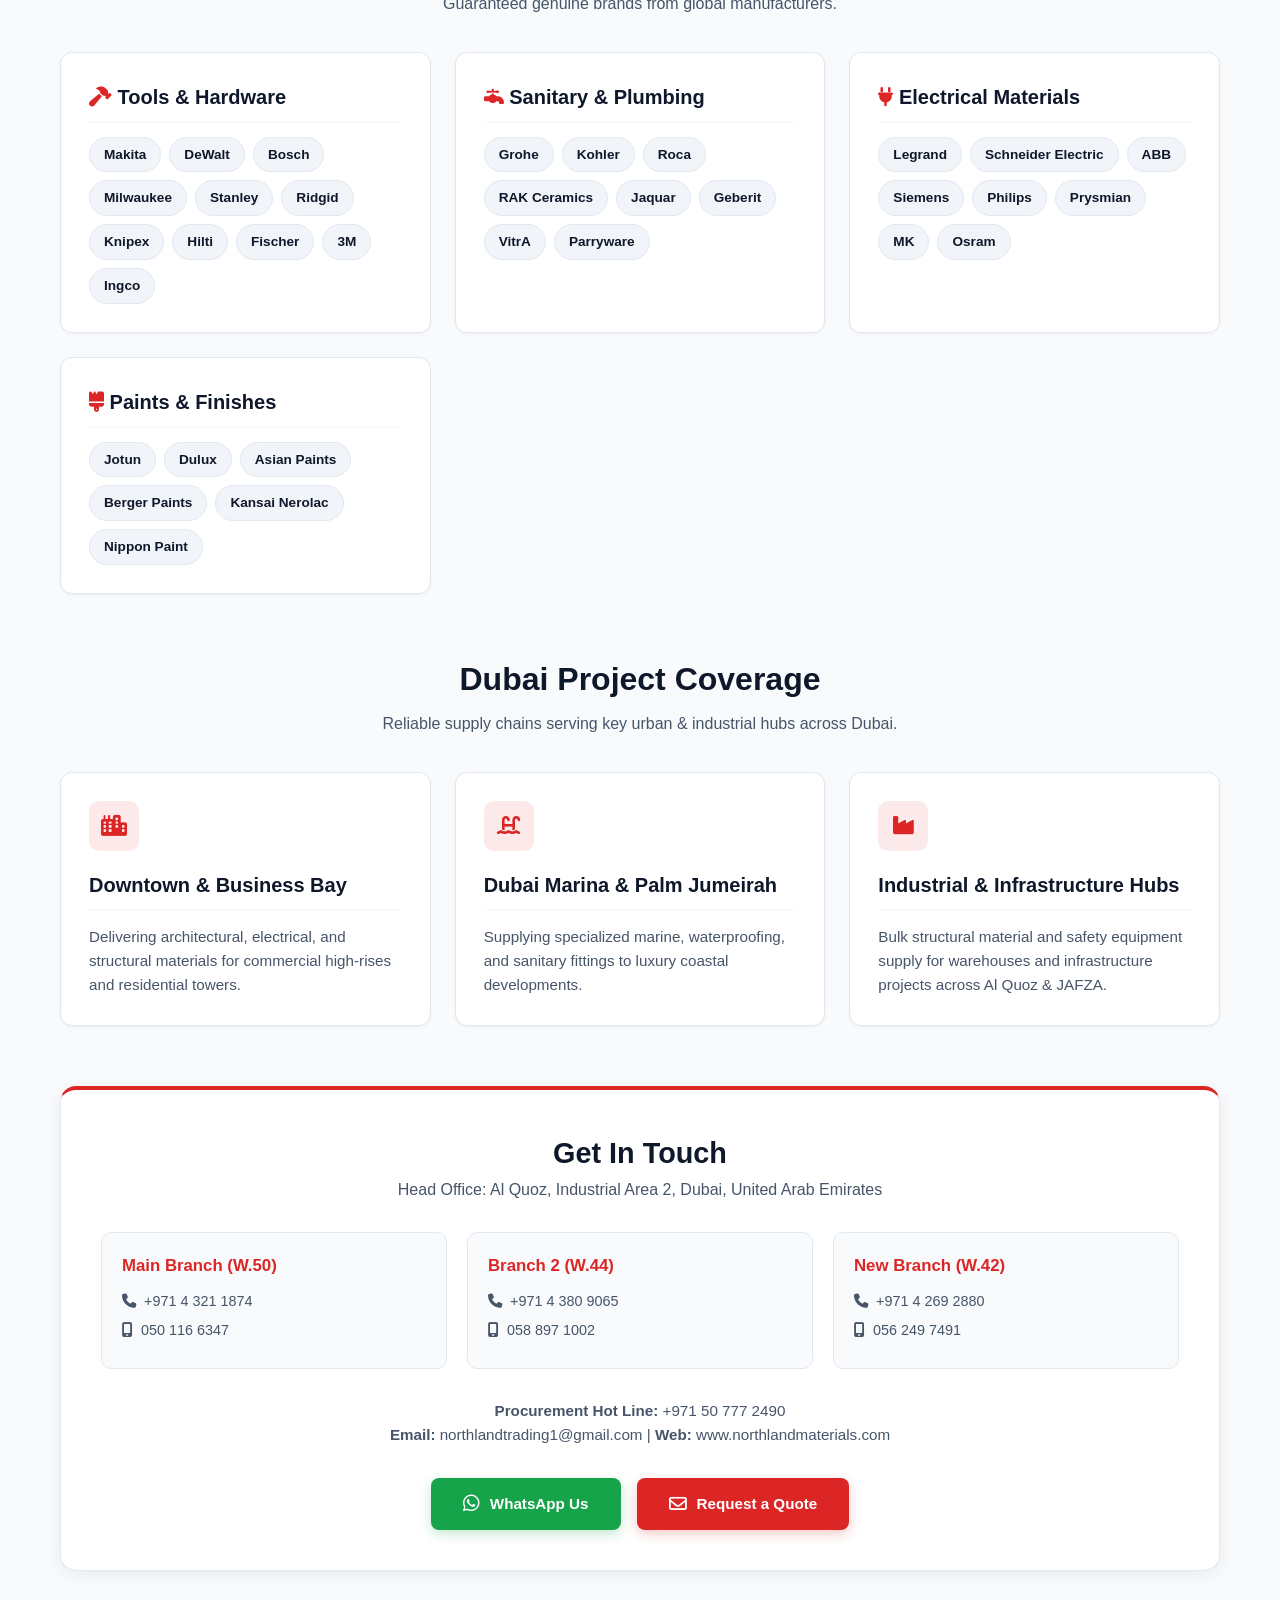
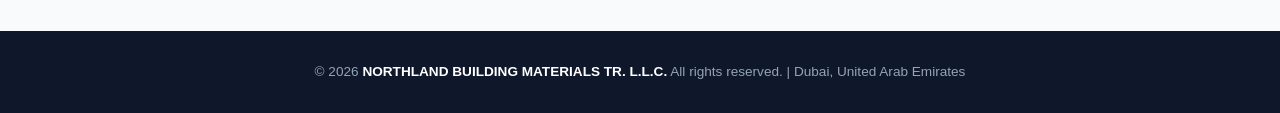
==== commit 9d5064bf: "Add files via upload" ====
--- a/index.html
+++ b/index.html
@@ -4,16 +4,22 @@
     <meta charset="UTF-8">
     <meta name="viewport" content="width=device-width, initial-scale=1.0">
     <title>NORTHLAND BUILDING MATERIALS TR. L.L.C. | Dubai, UAE</title>
+    <!-- Font Awesome Icons -->
+    <link rel="stylesheet" href="https://cdnjs.cloudflare.com/ajax/libs/font-awesome/6.4.0/css/all.min.css">
     <style>
         :root {
-            --bg-color: #0b1120;
-            --card-bg: #1e293b;
-            --accent-red: #ef4444;
-            --accent-green: #22c55e;
-            --text-main: #f8fafc;
-            --text-muted: #94a3b8;
-            --border-color: #334155;
-            --gold: #f59e0b;
+            --bg-light: #f8fafc;
+            --card-bg: #ffffff;
+            --text-dark: #0f172a;
+            --text-muted: #475569;
+            --primary-red: #d97706; /* Dubai Accent Warmth */
+            --accent-red: #dc2626;
+            --accent-blue: #0284c7;
+            --accent-green: #16a34a;
+            --border-color: #e2e8f0;
+            --shadow-sm: 0 1px 3px rgba(0,0,0,0.05);
+            --shadow-md: 0 4px 20px -2px rgba(0,0,0,0.08);
+            --shadow-lg: 0 10px 25px -5px rgba(0,0,0,0.1);
         }
 
         * {
@@ -21,47 +27,112 @@
             margin: 0;
             padding: 0;
             font-family: -apple-system, BlinkMacSystemFont, 'Segoe UI', Roboto, Helvetica, Arial, sans-serif;
+            scroll-behavior: smooth;
         }
 
         body {
-            background-color: var(--bg-color);
-            color: var(--text-main);
+            background-color: var(--bg-light);
+            color: var(--text-dark);
             line-height: 1.6;
-            padding: 20px;
         }
 
         .container {
             max-width: 1200px;
             margin: 0 auto;
-        }
-
-        /* Header */
-        header {
+            padding: 0 20px;
+        }
+
+        /* Top Bar */
+        .top-bar {
+            background-color: #0f172a;
+            color: #f8fafc;
+            padding: 8px 0;
+            font-size: 0.85rem;
+        }
+
+        .top-bar .container {
             display: flex;
             justify-content: space-between;
             align-items: center;
-            padding: 20px 0;
-            border-bottom: 2px solid var(--accent-red);
-            margin-bottom: 40px;
-        }
-
-        .logo h1 {
-            font-size: 1.6rem;
-            letter-spacing: 1.5px;
+            flex-wrap: wrap;
+            gap: 10px;
+        }
+
+        .top-bar-info {
+            display: flex;
+            gap: 20px;
+        }
+
+        .top-bar-info span {
+            display: flex;
+            align-items: center;
+            gap: 6px;
+        }
+
+        .top-bar-info i {
+            color: var(--accent-red);
+        }
+
+        /* Header Navigation */
+        header {
+            background: #ffffff;
+            border-bottom: 1px solid var(--border-color);
+            position: sticky;
+            top: 0;
+            z-index: 1000;
+            box-shadow: var(--shadow-sm);
+        }
+
+        .header-content {
+            display: flex;
+            justify-content: space-between;
+            align-items: center;
+            padding: 18px 0;
+        }
+
+        .logo {
+            display: flex;
+            align-items: center;
+            gap: 12px;
+            text-decoration: none;
+            color: var(--text-dark);
+        }
+
+        .logo-icon {
+            width: 44px;
+            height: 44px;
+            background: linear-gradient(135deg, var(--accent-red), #991b1b);
+            color: #ffffff;
+            border-radius: 8px;
+            display: grid;
+            place-items: center;
+            font-size: 1.3rem;
+        }
+
+        .logo-text h1 {
+            font-size: 1.35rem;
             font-weight: 800;
-        }
-
-        .logo span {
+            letter-spacing: 1px;
+            line-height: 1.1;
+        }
+
+        .logo-text span {
+            font-size: 0.7rem;
+            color: var(--accent-red);
+            font-weight: 700;
+            letter-spacing: 1px;
             display: block;
-            font-size: 0.75rem;
-            color: var(--text-muted);
-            letter-spacing: 1px;
+        }
+
+        nav {
+            display: flex;
+            gap: 24px;
         }
 
         nav a {
-            color: var(--text-main);
+            color: var(--text-dark);
             text-decoration: none;
-            margin-left: 20px;
+            font-weight: 600;
             font-size: 0.95rem;
             transition: color 0.2s;
         }
@@ -70,145 +141,237 @@
             color: var(--accent-red);
         }
 
-        /* Hero / About Section */
+        /* Hero Section */
         .hero {
+            background: linear-gradient(135deg, #ffffff 0%, #f1f5f9 100%);
+            border-bottom: 1px solid var(--border-color);
+            padding: 70px 0 50px;
             text-align: center;
-            padding: 40px 20px;
-            background-color: var(--card-bg);
+        }
+
+        .hero-badge {
+            display: inline-flex;
+            align-items: center;
+            gap: 8px;
+            padding: 6px 16px;
+            background: rgba(220, 38, 38, 0.08);
+            border: 1px solid rgba(220, 38, 38, 0.2);
+            color: var(--accent-red);
+            border-radius: 30px;
+            font-size: 0.85rem;
+            font-weight: 700;
+            margin-bottom: 20px;
+        }
+
+        .hero h2 {
+            font-size: 2.6rem;
+            font-weight: 800;
+            color: var(--text-dark);
+            margin-bottom: 16px;
+            line-height: 1.25;
+        }
+
+        .hero p {
+            max-width: 760px;
+            margin: 0 auto 30px;
+            color: var(--text-muted);
+            font-size: 1.1rem;
+        }
+
+        /* Stats Section */
+        .stats-grid {
+            display: grid;
+            grid-template-columns: repeat(auto-fit, minmax(220px, 1fr));
+            gap: 20px;
+            margin-top: 40px;
+        }
+
+        .stat-card {
+            background: #ffffff;
             border: 1px solid var(--border-color);
             border-radius: 12px;
-            margin-bottom: 40px;
-        }
-
-        .hero h2 {
-            font-size: 2.2rem;
+            padding: 24px 20px;
+            box-shadow: var(--shadow-sm);
+            text-align: center;
+            transition: transform 0.2s, box-shadow 0.2s;
+        }
+
+        .stat-card:hover {
+            transform: translateY(-4px);
+            box-shadow: var(--shadow-md);
+        }
+
+        .stat-card i {
+            font-size: 1.8rem;
+            color: var(--accent-red);
             margin-bottom: 10px;
-            color: #ffffff;
-        }
-
-        .hero .slogan {
-            font-size: 1.2rem;
-            color: var(--gold);
-            font-weight: 600;
-            margin-bottom: 20px;
-        }
-
-        .hero p {
-            max-width: 800px;
-            margin: 0 auto 20px auto;
+        }
+
+        .stat-card .num {
+            font-size: 1.3rem;
+            font-weight: 800;
+            color: var(--text-dark);
+        }
+
+        .stat-card .label {
+            font-size: 0.85rem;
             color: var(--text-muted);
-        }
-
-        .values-list {
-            display: flex;
-            justify-content: center;
-            gap: 15px;
+            font-weight: 500;
+        }
+
+        /* Section Header */
+        .section-header {
+            text-align: center;
+            margin: 60px 0 35px;
+        }
+
+        .section-header h3 {
+            font-size: 2rem;
+            font-weight: 800;
+            color: var(--text-dark);
+        }
+
+        .section-header p {
+            color: var(--text-muted);
+            font-size: 1rem;
+            margin-top: 6px;
+        }
+
+        /* Product Cards */
+        .grid-3 {
+            display: grid;
+            grid-template-columns: repeat(auto-fit, minmax(320px, 1fr));
+            gap: 24px;
+        }
+
+        .grid-2 {
+            display: grid;
+            grid-template-columns: repeat(auto-fit, minmax(360px, 1fr));
+            gap: 24px;
+        }
+
+        .card {
+            background: var(--card-bg);
+            border: 1px solid var(--border-color);
+            border-radius: 12px;
+            padding: 28px;
+            box-shadow: var(--shadow-sm);
+            transition: all 0.25s ease;
+        }
+
+        .card:hover {
+            transform: translateY(-4px);
+            box-shadow: var(--shadow-lg);
+            border-color: rgba(220, 38, 38, 0.4);
+        }
+
+        .card-icon {
+            width: 50px;
+            height: 50px;
+            border-radius: 10px;
+            background: rgba(220, 38, 38, 0.1);
+            color: var(--accent-red);
+            display: grid;
+            place-items: center;
+            font-size: 1.3rem;
+            margin-bottom: 18px;
+        }
+
+        .card h4 {
+            font-size: 1.25rem;
+            font-weight: 700;
+            margin-bottom: 14px;
+            color: var(--text-dark);
+            border-bottom: 2px solid var(--bg-light);
+            padding-bottom: 8px;
+        }
+
+        .card ul {
+            list-style: none;
+        }
+
+        .card ul li {
+            font-size: 0.92rem;
+            color: var(--text-muted);
+            margin-bottom: 8px;
+            display: flex;
+            align-items: flex-start;
+            gap: 10px;
+        }
+
+        .card ul li i {
+            color: var(--accent-red);
+            font-size: 0.8rem;
+            margin-top: 5px;
+        }
+
+        /* Brand Pills */
+        .brand-tags {
+            display: flex;
             flex-wrap: wrap;
-            margin-top: 20px;
-        }
-
-        .value-tag {
-            background-color: #0f172a;
+            gap: 8px;
+            margin-top: 12px;
+        }
+
+        .brand-pill {
+            background: #f1f5f9;
             border: 1px solid var(--border-color);
-            padding: 6px 16px;
+            padding: 6px 14px;
             border-radius: 20px;
             font-size: 0.85rem;
-            color: var(--text-main);
-        }
-
-        /* Section Titles */
-        .section-title {
-            font-size: 1.8rem;
-            margin: 40px 0 20px 0;
-            text-align: center;
-            letter-spacing: 1px;
-        }
-
-        /* Grid Layouts */
-        .grid-3 {
-            display: grid;
-            grid-template-columns: repeat(auto-fit, minmax(300px, 1fr));
-            gap: 20px;
-            margin-bottom: 40px;
-        }
-
-        .grid-2 {
-            display: grid;
-            grid-template-columns: repeat(auto-fit, minmax(350px, 1fr));
-            gap: 20px;
-            margin-bottom: 40px;
-        }
-
-        .card {
-            background-color: var(--card-bg);
+            font-weight: 600;
+            color: var(--text-dark);
+            transition: all 0.2s;
+        }
+
+        .brand-pill:hover {
+            background: var(--accent-red);
+            color: #ffffff;
+            border-color: var(--accent-red);
+        }
+
+        /* Contact Box */
+        .contact-wrapper {
+            background: #ffffff;
             border: 1px solid var(--border-color);
-            border-radius: 8px;
-            padding: 24px;
-        }
-
-        .card h3 {
-            font-size: 1.2rem;
-            margin-bottom: 12px;
-            color: var(--accent-red);
-            border-bottom: 1px solid var(--border-color);
-            padding-bottom: 8px;
-        }
-
-        .card ul {
-            list-style: none;
-            padding-left: 0;
-        }
-
-        .card ul li {
-            font-size: 0.9rem;
-            color: var(--text-muted);
-            margin-bottom: 6px;
-            position: relative;
-            padding-left: 15px;
-        }
-
-        .card ul li::before {
-            content: "•";
-            color: var(--accent-red);
-            position: absolute;
-            left: 0;
-        }
-
-        /* Contact Section */
-        .contact-section {
-            background-color: var(--card-bg);
-            border: 1px solid var(--border-color);
-            border-radius: 12px;
+            border-top: 4px solid var(--accent-red);
+            border-radius: 16px;
             padding: 40px;
-            margin-bottom: 40px;
+            margin: 60px 0;
+            box-shadow: var(--shadow-md);
         }
 
         .contact-grid {
             display: grid;
-            grid-template-columns: repeat(auto-fit, minmax(280px, 1fr));
-            gap: 24px;
-            margin-top: 20px;
+            grid-template-columns: repeat(auto-fit, minmax(260px, 1fr));
+            gap: 20px;
+            margin: 30px 0;
         }
 
         .branch-card {
-            background-color: #0f172a;
+            background: #f8fafc;
+            border: 1px solid var(--border-color);
             padding: 20px;
-            border-radius: 8px;
-            border: 1px solid var(--border-color);
-        }
-
-        .branch-card h4 {
-            color: var(--gold);
+            border-radius: 10px;
+        }
+
+        .branch-card h5 {
+            color: var(--accent-red);
+            font-size: 1.05rem;
             margin-bottom: 10px;
+            font-weight: 700;
         }
 
         .branch-card p {
             font-size: 0.9rem;
             color: var(--text-muted);
             margin-bottom: 6px;
-        }
-
-        .btn-group {
+            display: flex;
+            align-items: center;
+            gap: 8px;
+        }
+
+        .cta-buttons {
             display: flex;
             justify-content: center;
             gap: 16px;
@@ -217,45 +380,79 @@
         }
 
         .btn {
-            display: inline-block;
-            padding: 12px 28px;
-            border-radius: 6px;
+            padding: 14px 32px;
+            border-radius: 8px;
             text-decoration: none;
-            font-weight: 600;
-            color: #ffffff;
-            transition: opacity 0.2s;
-        }
-
-        .btn:hover {
-            opacity: 0.9;
+            font-weight: 700;
+            font-size: 0.95rem;
+            display: inline-flex;
+            align-items: center;
+            gap: 10px;
+            transition: all 0.25s ease;
         }
 
         .btn-whatsapp {
             background-color: var(--accent-green);
+            color: #ffffff;
+            box-shadow: 0 4px 12px rgba(22, 163, 74, 0.25);
+        }
+
+        .btn-whatsapp:hover {
+            background-color: #15803d;
+            box-transform: translateY(-2px);
         }
 
         .btn-email {
             background-color: var(--accent-red);
-        }
-
+            color: #ffffff;
+            box-shadow: 0 4px 12px rgba(220, 38, 38, 0.25);
+        }
+
+        .btn-email:hover {
+            background-color: #b91c1c;
+            transform: translateY(-2px);
+        }
+
+        /* Footer */
         footer {
+            background: #0f172a;
+            color: #94a3b8;
             text-align: center;
-            padding: 20px;
-            color: var(--text-muted);
+            padding: 30px 0;
             font-size: 0.85rem;
-            border-top: 1px solid var(--border-color);
+            margin-top: 40px;
+        }
+
+        footer strong {
+            color: #ffffff;
         }
     </style>
 </head>
 <body>
 
-    <div class="container">
-        <!-- Navigation -->
-        <header>
-            <div class="logo">
-                <h1>NORTHLAND</h1>
-                <span>BUILDING MATERIALS TR. L.L.C.</span>
-            </div>
+    <!-- Top Bar -->
+    <div class="top-bar">
+        <div class="container">
+            <div class="top-bar-info">
+                <span><i class="fa-solid fa-location-dot"></i> Al Quoz Industrial Area 2, Dubai, UAE</span>
+                <span><i class="fa-solid fa-clock"></i> Mon - Sat: 7:30 AM - 7:00 PM</span>
+            </div>
+            <div class="top-bar-info">
+                <span><i class="fa-solid fa-phone"></i> Direct Sales: +971 50 777 2490</span>
+            </div>
+        </div>
+    </div>
+
+    <!-- Navigation Header -->
+    <header>
+        <div class="container header-content">
+            <a href="#" class="logo">
+                <div class="logo-icon"><i class="fa-solid fa-building-user"></i></div>
+                <div class="logo-text">
+                    <h1>NORTHLAND</h1>
+                    <span>BUILDING MATERIALS TR. L.L.C.</span>
+                </div>
+            </a>
             <nav>
                 <a href="#about">About</a>
                 <a href="#products">Products</a>
@@ -263,167 +460,249 @@
                 <a href="#projects">Dubai Projects</a>
                 <a href="#contact">Contact</a>
             </nav>
-        </header>
-
-        <!-- About Section -->
+        </div>
+    </header>
+
+    <div class="container">
+        <!-- Hero Section -->
         <section class="hero" id="about">
-            <h2>NORTHLAND BUILDING MATERIALS TR. L.L.C.</h2>
-            <div class="slogan">"Building Better. Together." | "Building Beyond Today. Creating Tomorrow."</div>
-            <p>A premier UAE-based supplier delivering high-grade building materials, power tools, sanitary ware, electrical supplies, and site safety solutions across major construction projects.</p>
-            
-            <div class="values-list">
-                <span class="value-tag">Quality Assurance</span>
-                <span class="value-tag">Reliability</span>
-                <span class="value-tag">Integrity</span>
-                <span class="value-tag">Partnership</span>
-                <span class="value-tag">On-Time Delivery</span>
-                <span class="value-tag">Competitive Pricing</span>
+            <div class="hero-badge"><i class="fa-solid fa-award"></i> LEADING SUPPLIER IN DUBAI, UAE</div>
+            <h2>Building Beyond Today.<br>Creating Tomorrow.</h2>
+            <p>Your complete single-source supplier for certified structural materials, heavy-duty power tools, sanitary ware, electrical items, paints, and site safety gear across the UAE.</p>
+
+            <div class="stats-grid">
+                <div class="stat-card">
+                    <i class="fa-solid fa-store"></i>
+                    <div class="num">3 Outlets</div>
+                    <div class="label">Al Quoz, Dubai Locations</div>
+                </div>
+                <div class="stat-card">
+                    <i class="fa-solid fa-layer-group"></i>
+                    <div class="num">10+ Categories</div>
+                    <div class="label">Building & Plumbing Gear</div>
+                </div>
+                <div class="stat-card">
+                    <i class="fa-solid fa-shield-check"></i>
+                    <div class="num">50+ Brands</div>
+                    <div class="label">Global Certified Supplies</div>
+                </div>
+                <div class="stat-card">
+                    <i class="fa-solid fa-truck-fast"></i>
+                    <div class="num">Express Delivery</div>
+                    <div class="label">Direct to Construction Sites</div>
+                </div>
             </div>
         </section>
 
         <!-- Product Categories -->
-        <h2 class="section-title" id="products">Comprehensive Product Categories</h2>
-        <section class="grid-3">
-            <div class="card">
-                <h3>Power & Hand Tools</h3>
+        <div class="section-header" id="products">
+            <h3>Comprehensive Product Range</h3>
+            <p>High-grade construction, fitting, and engineering supplies under one roof.</p>
+        </div>
+
+        <div class="grid-3">
+            <div class="card">
+                <div class="card-icon"><i class="fa-solid fa-screwdriver-wrench"></i></div>
+                <h4>Power & Hand Tools</h4>
                 <ul>
-                    <li>Drills, Hammer Drills & Impact Drivers</li>
-                    <li>Angle Grinders, Circular Saws & Jig Saws</li>
-                    <li>Spanners, Pliers & Screwdrivers</li>
-                    <li>Hammers, Striking Tools & Clamps</li>
-                    <li>Measuring & Marking Instruments</li>
+                    <li><i class="fa-solid fa-check"></i> Drills, Hammer Drills & Impact Drivers</li>
+                    <li><i class="fa-solid fa-check"></i> Angle Grinders, Circular & Jig Saws</li>
+                    <li><i class="fa-solid fa-check"></i> Spanners, Pliers, Screwdrivers & Clamps</li>
+                    <li><i class="fa-solid fa-check"></i> Measuring & Marking Instruments</li>
                 </ul>
             </div>
-            <div class="card">
-                <h3>Electrical Materials</h3>
+
+            <div class="card">
+                <div class="card-icon"><i class="fa-solid fa-bolt"></i></div>
+                <h4>Electrical Supplies</h4>
                 <ul>
-                    <li>Wires & High-Voltage Cables</li>
-                    <li>Circuit Protection (MCB / MCCB / RCCB)</li>
-                    <li>Switches, Sockets & Accessories</li>
-                    <li>LED Lighting Solutions</li>
-                    <li>PVC / GI Conduits & Cable Management</li>
+                    <li><i class="fa-solid fa-check"></i> Wires & High-Voltage Cables</li>
+                    <li><i class="fa-solid fa-check"></i> Circuit Protection (MCB / MCCB / RCCB)</li>
+                    <li><i class="fa-solid fa-check"></i> Switches, Sockets & Accessories</li>
+                    <li><i class="fa-solid fa-check"></i> LED Lighting & GI/PVC Conduits</li>
                 </ul>
             </div>
-            <div class="card">
-                <h3>Sanitary Ware & Plumbing</h3>
+
+            <div class="card">
+                <div class="card-icon"><i class="fa-solid fa-bath"></i></div>
+                <h4>Sanitary Ware & Plumbing</h4>
                 <ul>
-                    <li>WC Toilets & Wash Basins</li>
-                    <li>Faucets, Mixers & Shower Systems</li>
-                    <li>Concealed Cistern Systems & Traps</li>
-                    <li>uPVC, CPVC, PPR & HDPE Pipes</li>
-                    <li>Taps, Valves & Drainage Accessories</li>
+                    <li><i class="fa-solid fa-check"></i> WC Toilets & Wash Basins</li>
+                    <li><i class="fa-solid fa-check"></i> Faucets, Mixers & Shower Systems</li>
+                    <li><i class="fa-solid fa-check"></i> Concealed Cistern Systems & Traps</li>
+                    <li><i class="fa-solid fa-check"></i> uPVC, CPVC, PPR & HDPE Pipes</li>
                 </ul>
             </div>
-            <div class="card">
-                <h3>Paints & Coatings</h3>
+
+            <div class="card">
+                <div class="card-icon"><i class="fa-solid fa-paint-roller"></i></div>
+                <h4>Paints & Coatings</h4>
                 <ul>
-                    <li>Interior & Exterior Wall Paints</li>
-                    <li>Wood Finishes & Primers</li>
-                    <li>Anti-Rust Metal Coatings</li>
-                    <li>Waterproofing Solutions</li>
-                    <li>Paint Accessories & Rollers</li>
+                    <li><i class="fa-solid fa-check"></i> Interior & Exterior Wall Paints</li>
+                    <li><i class="fa-solid fa-check"></i> Anti-Rust Metal Coatings & Primers</li>
+                    <li><i class="fa-solid fa-check"></i> Waterproofing Solutions</li>
+                    <li><i class="fa-solid fa-check"></i> Paint Accessories & Rollers</li>
                 </ul>
             </div>
-            <div class="card">
-                <h3>Construction Materials</h3>
+
+            <div class="card">
+                <div class="card-icon"><i class="fa-solid fa-cubes"></i></div>
+                <h4>Building & Gypsum</h4>
                 <ul>
-                    <li>Cement & Binders</li>
-                    <li>Steel Reinforcement (TMT / MS Bars)</li>
-                    <li>Concrete / AAC Blocks & Bricks</li>
-                    <li>Sand, Aggregates & Chemicals</li>
-                    <li>Gypsum Boards, Studs & Channels</li>
+                    <li><i class="fa-solid fa-check"></i> Cement, Rebar Steel & AAC Blocks</li>
+                    <li><i class="fa-solid fa-check"></i> Gypsum Boards, Studs & Channels</li>
+                    <li><i class="fa-solid fa-check"></i> Sand, Aggregates & Chemicals</li>
+                    <li><i class="fa-solid fa-check"></i> Commercial, Film & Marine Plywood</li>
                 </ul>
             </div>
-            <div class="card">
-                <h3>Timber, Hardware & Safety</h3>
+
+            <div class="card">
+                <div class="card-icon"><i class="fa-solid fa-user-shield"></i></div>
+                <h4>Hardware & Safety (PPE)</h4>
                 <ul>
-                    <li>Commercial, Film-Faced & Marine Plywood</li>
-                    <li>Softwood Timber & Flush Doors</li>
-                    <li>Screws, Bolts, Nuts, Anchors & Hinges</li>
-                    <li>Cutting Discs & Drill Bits</li>
-                    <li>PPE: Safety Shoes, Helmets & Cut Gloves</li>
+                    <li><i class="fa-solid fa-check"></i> Safety Shoes, Helmets & Cut Gloves</li>
+                    <li><i class="fa-solid fa-check"></i> Screws, Bolts, Nuts & Wall Anchors</li>
+                    <li><i class="fa-solid fa-check"></i> Cutting Discs & Drill Bits</li>
+                    <li><i class="fa-solid fa-check"></i> High-Visibility Vests & Safety Gear</li>
                 </ul>
             </div>
-        </section>
-
-        <!-- Brand Partners -->
-        <h2 class="section-title" id="brands">Key Brands Supplied</h2>
-        <section class="grid-2">
-            <div class="card">
-                <h3>Tools, Hardware & Safety</h3>
-                <p style="color: var(--text-muted); font-size: 0.95rem;">Makita, DeWalt, Bosch, Milwaukee, Stanley, Ridgid, Knipex, Irwin, Fischer, Hilti, Black+Decker, 3M, Ingco, Total, Taparia, Sata, Wiha</p>
-            </div>
-            <div class="card">
-                <h3>Sanitary & Plumbing</h3>
-                <p style="color: var(--text-muted); font-size: 0.95rem;">Grohe, Kohler, Roca, Cera, RAK Ceramics, Jaquar, Hindware, American Standard, VitrA, Parryware, Geberit, Flaminia</p>
-            </div>
-            <div class="card">
-                <h3>Electrical Supplies</h3>
-                <p style="color: var(--text-muted); font-size: 0.95rem;">Legrand, Schneider Electric, ABB, Siemens, Philips, Prysmian, MK, Osram, Havells, Crabtree, V-Guard, Anchor, Panasonic</p>
-            </div>
-            <div class="card">
-                <h3>Paints & Finishes</h3>
-                <p style="color: var(--text-muted); font-size: 0.95rem;">Jotun, Dulux, Asian Paints, Berger Paints, Kansai Nerolac, Nippon Paint, Mowilex</p>
-            </div>
-        </section>
+        </div>
+
+        <!-- Brands Section -->
+        <div class="section-header" id="brands">
+            <h3>Authorized Brands Supplied</h3>
+            <p>Guaranteed genuine brands from global manufacturers.</p>
+        </div>
+
+        <div class="grid-2">
+            <div class="card">
+                <h4><i class="fa-solid fa-hammer" style="color: var(--accent-red);"></i> Tools & Hardware</h4>
+                <div class="brand-tags">
+                    <span class="brand-pill">Makita</span>
+                    <span class="brand-pill">DeWalt</span>
+                    <span class="brand-pill">Bosch</span>
+                    <span class="brand-pill">Milwaukee</span>
+                    <span class="brand-pill">Stanley</span>
+                    <span class="brand-pill">Ridgid</span>
+                    <span class="brand-pill">Knipex</span>
+                    <span class="brand-pill">Hilti</span>
+                    <span class="brand-pill">Fischer</span>
+                    <span class="brand-pill">3M</span>
+                    <span class="brand-pill">Ingco</span>
+                </div>
+            </div>
+
+            <div class="card">
+                <h4><i class="fa-solid fa-faucet" style="color: var(--accent-red);"></i> Sanitary & Plumbing</h4>
+                <div class="brand-tags">
+                    <span class="brand-pill">Grohe</span>
+                    <span class="brand-pill">Kohler</span>
+                    <span class="brand-pill">Roca</span>
+                    <span class="brand-pill">RAK Ceramics</span>
+                    <span class="brand-pill">Jaquar</span>
+                    <span class="brand-pill">Geberit</span>
+                    <span class="brand-pill">VitrA</span>
+                    <span class="brand-pill">Parryware</span>
+                </div>
+            </div>
+
+            <div class="card">
+                <h4><i class="fa-solid fa-plug" style="color: var(--accent-red);"></i> Electrical Materials</h4>
+                <div class="brand-tags">
+                    <span class="brand-pill">Legrand</span>
+                    <span class="brand-pill">Schneider Electric</span>
+                    <span class="brand-pill">ABB</span>
+                    <span class="brand-pill">Siemens</span>
+                    <span class="brand-pill">Philips</span>
+                    <span class="brand-pill">Prysmian</span>
+                    <span class="brand-pill">MK</span>
+                    <span class="brand-pill">Osram</span>
+                </div>
+            </div>
+
+            <div class="card">
+                <h4><i class="fa-solid fa-brush" style="color: var(--accent-red);"></i> Paints & Finishes</h4>
+                <div class="brand-tags">
+                    <span class="brand-pill">Jotun</span>
+                    <span class="brand-pill">Dulux</span>
+                    <span class="brand-pill">Asian Paints</span>
+                    <span class="brand-pill">Berger Paints</span>
+                    <span class="brand-pill">Kansai Nerolac</span>
+                    <span class="brand-pill">Nippon Paint</span>
+                </div>
+            </div>
+        </div>
 
         <!-- Project Regions -->
-        <h2 class="section-title" id="projects">Dubai Projects Coverage</h2>
-        <section class="grid-3">
-            <div class="card">
-                <h3>Downtown & Business Bay</h3>
-                <p>Delivering high-specification materials to commercial high-rises and luxury towers.</p>
-            </div>
-            <div class="card">
-                <h3>Dubai Marina & Palm Jumeirah</h3>
-                <p>Supplying specialized marine and structural materials to coastal developments.</p>
-            </div>
-            <div class="card">
-                <h3>Industrial & Infrastructure Hubs</h3>
-                <p>Providing essential bulk supplies to major infrastructure projects across Dubai.</p>
-            </div>
-        </section>
+        <div class="section-header" id="projects">
+            <h3>Dubai Project Coverage</h3>
+            <p>Reliable supply chains serving key urban & industrial hubs across Dubai.</p>
+        </div>
+
+        <div class="grid-3">
+            <div class="card">
+                <div class="card-icon"><i class="fa-solid fa-city"></i></div>
+                <h4>Downtown & Business Bay</h4>
+                <p style="color: var(--text-muted); font-size: 0.95rem;">Delivering architectural, electrical, and structural materials for commercial high-rises and residential towers.</p>
+            </div>
+            <div class="card">
+                <div class="card-icon"><i class="fa-solid fa-water-ladder"></i></div>
+                <h4>Dubai Marina & Palm Jumeirah</h4>
+                <p style="color: var(--text-muted); font-size: 0.95rem;">Supplying specialized marine, waterproofing, and sanitary fittings to luxury coastal developments.</p>
+            </div>
+            <div class="card">
+                <div class="card-icon"><i class="fa-solid fa-industry"></i></div>
+                <h4>Industrial & Infrastructure Hubs</h4>
+                <p style="color: var(--text-muted); font-size: 0.95rem;">Bulk structural material and safety equipment supply for warehouses and infrastructure projects across Al Quoz & JAFZA.</p>
+            </div>
+        </div>
 
         <!-- Contact Section -->
-        <section class="contact-section" id="contact">
-            <h2 style="text-align: center; font-size: 1.8rem; margin-bottom: 10px;">GET IN TOUCH</h2>
-            <p style="text-align: center; color: var(--text-muted);">Head Office: Al Quoz, Industrial Area 2, Dubai, UAE</p>
+        <div class="contact-wrapper" id="contact">
+            <div style="text-align: center;">
+                <h3 style="font-size: 1.8rem; font-weight: 800;">Get In Touch</h3>
+                <p style="color: var(--text-muted);">Head Office: Al Quoz, Industrial Area 2, Dubai, United Arab Emirates</p>
+            </div>
 
             <div class="contact-grid">
                 <div class="branch-card">
-                    <h4>Main Branch (W.50)</h4>
-                    <p><strong>Tel:</strong> +971 4 321 1874</p>
-                    <p><strong>Mob:</strong> 050 116 6347</p>
+                    <h5>Main Branch (W.50)</h5>
+                    <p><i class="fa-solid fa-phone"></i> +971 4 321 1874</p>
+                    <p><i class="fa-solid fa-mobile-screen"></i> 050 116 6347</p>
                 </div>
                 <div class="branch-card">
-                    <h4>Branch 2 (W.44)</h4>
-                    <p><strong>Tel:</strong> +971 4 380 9065</p>
-                    <p><strong>Mob:</strong> 058 897 1002</p>
+                    <h5>Branch 2 (W.44)</h5>
+                    <p><i class="fa-solid fa-phone"></i> +971 4 380 9065</p>
+                    <p><i class="fa-solid fa-mobile-screen"></i> 058 897 1002</p>
                 </div>
                 <div class="branch-card">
-                    <h4>New Branch (W.42)</h4>
-                    <p><strong>Tel:</strong> +971 4 269 2880</p>
-                    <p><strong>Mob:</strong> 056 249 7491</p>
-                </div>
-            </div>
-
-            <div style="text-align: center; margin-top: 25px; font-size: 0.95rem;">
-                <p><strong>Direct Sales / Procurement:</strong> +971 50 777 2490</p>
-                <p><strong>Email:</strong> northlandtrading1@gmail.com</p>
-                <p><strong>Website:</strong> www.northlandmaterials.com</p>
-            </div>
-
-            <div class="btn-group">
-                <a href="https://wa.me/971507772490" class="btn btn-whatsapp" target="_blank">Message on WhatsApp</a>
-                <a href="mailto:northlandtrading1@gmail.com" class="btn btn-email">Send Email</a>
-            </div>
-        </section>
-
-        <!-- Footer -->
-        <footer>
-            &copy; 2026 NORTHLAND BUILDING MATERIALS TR. L.L.C. All rights reserved. | Dubai, United Arab Emirates
-        </footer>
+                    <h5>New Branch (W.42)</h5>
+                    <p><i class="fa-solid fa-phone"></i> +971 4 269 2880</p>
+                    <p><i class="fa-solid fa-mobile-screen"></i> 056 249 7491</p>
+                </div>
+            </div>
+
+            <div style="text-align: center; font-size: 0.95rem; color: var(--text-muted);">
+                <p><strong>Procurement Hot Line:</strong> +971 50 777 2490</p>
+                <p><strong>Email:</strong> northlandtrading1@gmail.com | <strong>Web:</strong> www.northlandmaterials.com</p>
+            </div>
+
+            <div class="cta-buttons">
+                <a href="https://wa.me/971507772490" class="btn btn-whatsapp" target="_blank">
+                    <i class="fa-brands fa-whatsapp" style="font-size: 1.2rem;"></i> WhatsApp Us
+                </a>
+                <a href="mailto:northlandtrading1@gmail.com" class="btn btn-email">
+                    <i class="fa-regular fa-envelope" style="font-size: 1.1rem;"></i> Request a Quote
+                </a>
+            </div>
+        </div>
     </div>
+
+    <footer>
+        <div class="container">
+            &copy; 2026 <strong>NORTHLAND BUILDING MATERIALS TR. L.L.C.</strong> All rights reserved. | Dubai, United Arab Emirates
+        </div>
+    </footer>
 
 </body>
 </html>
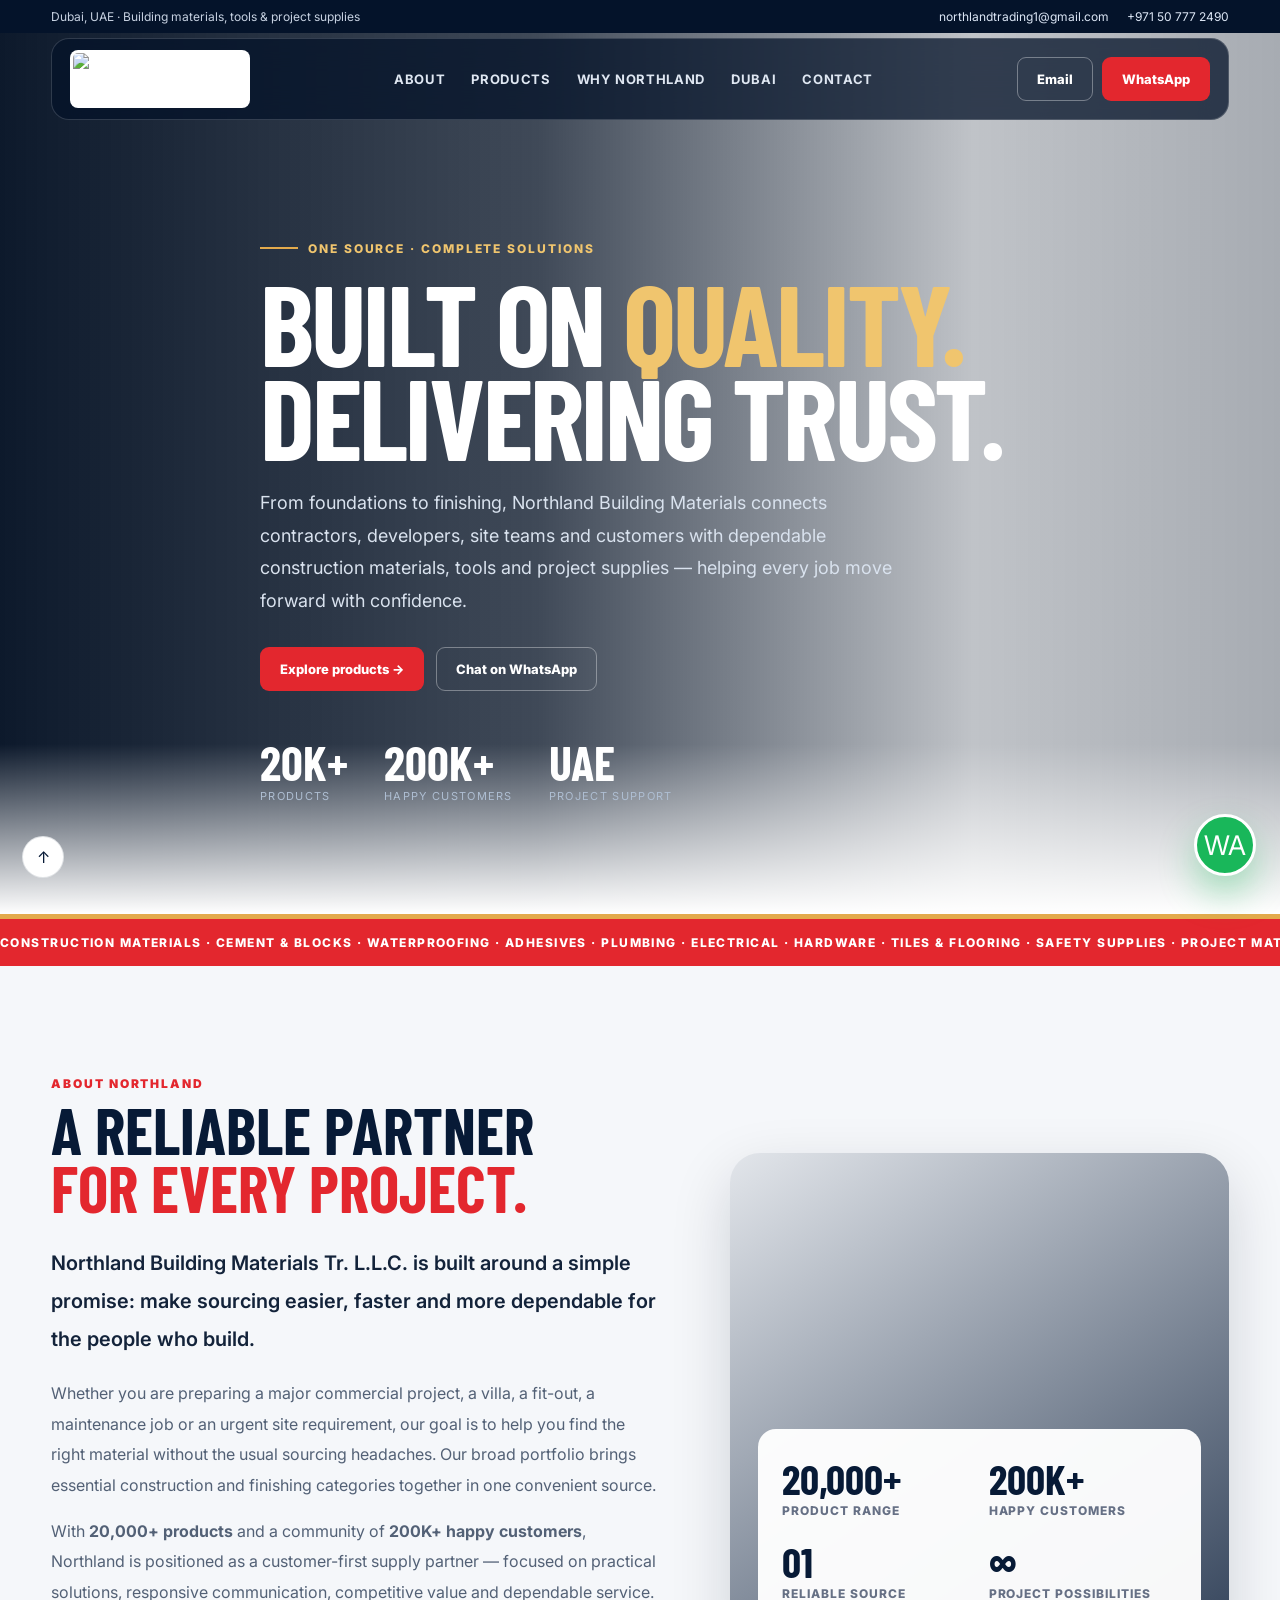
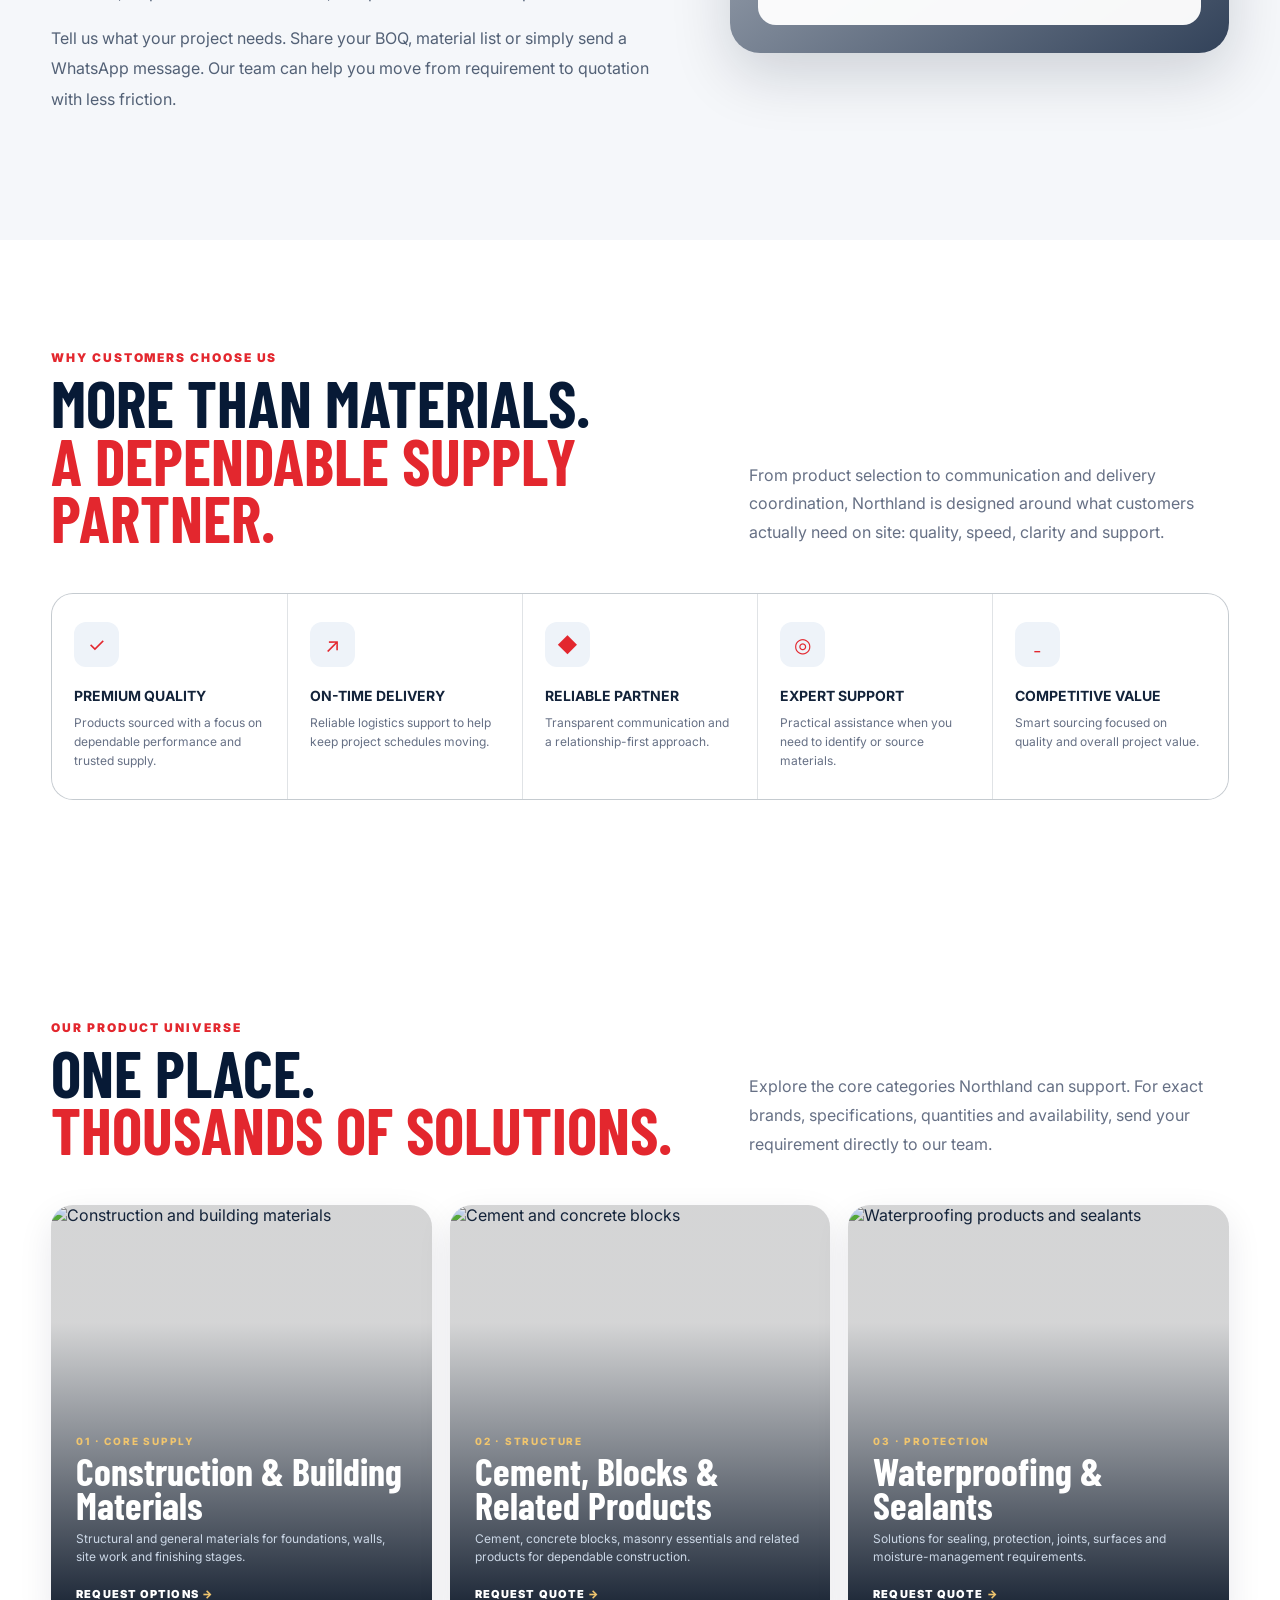
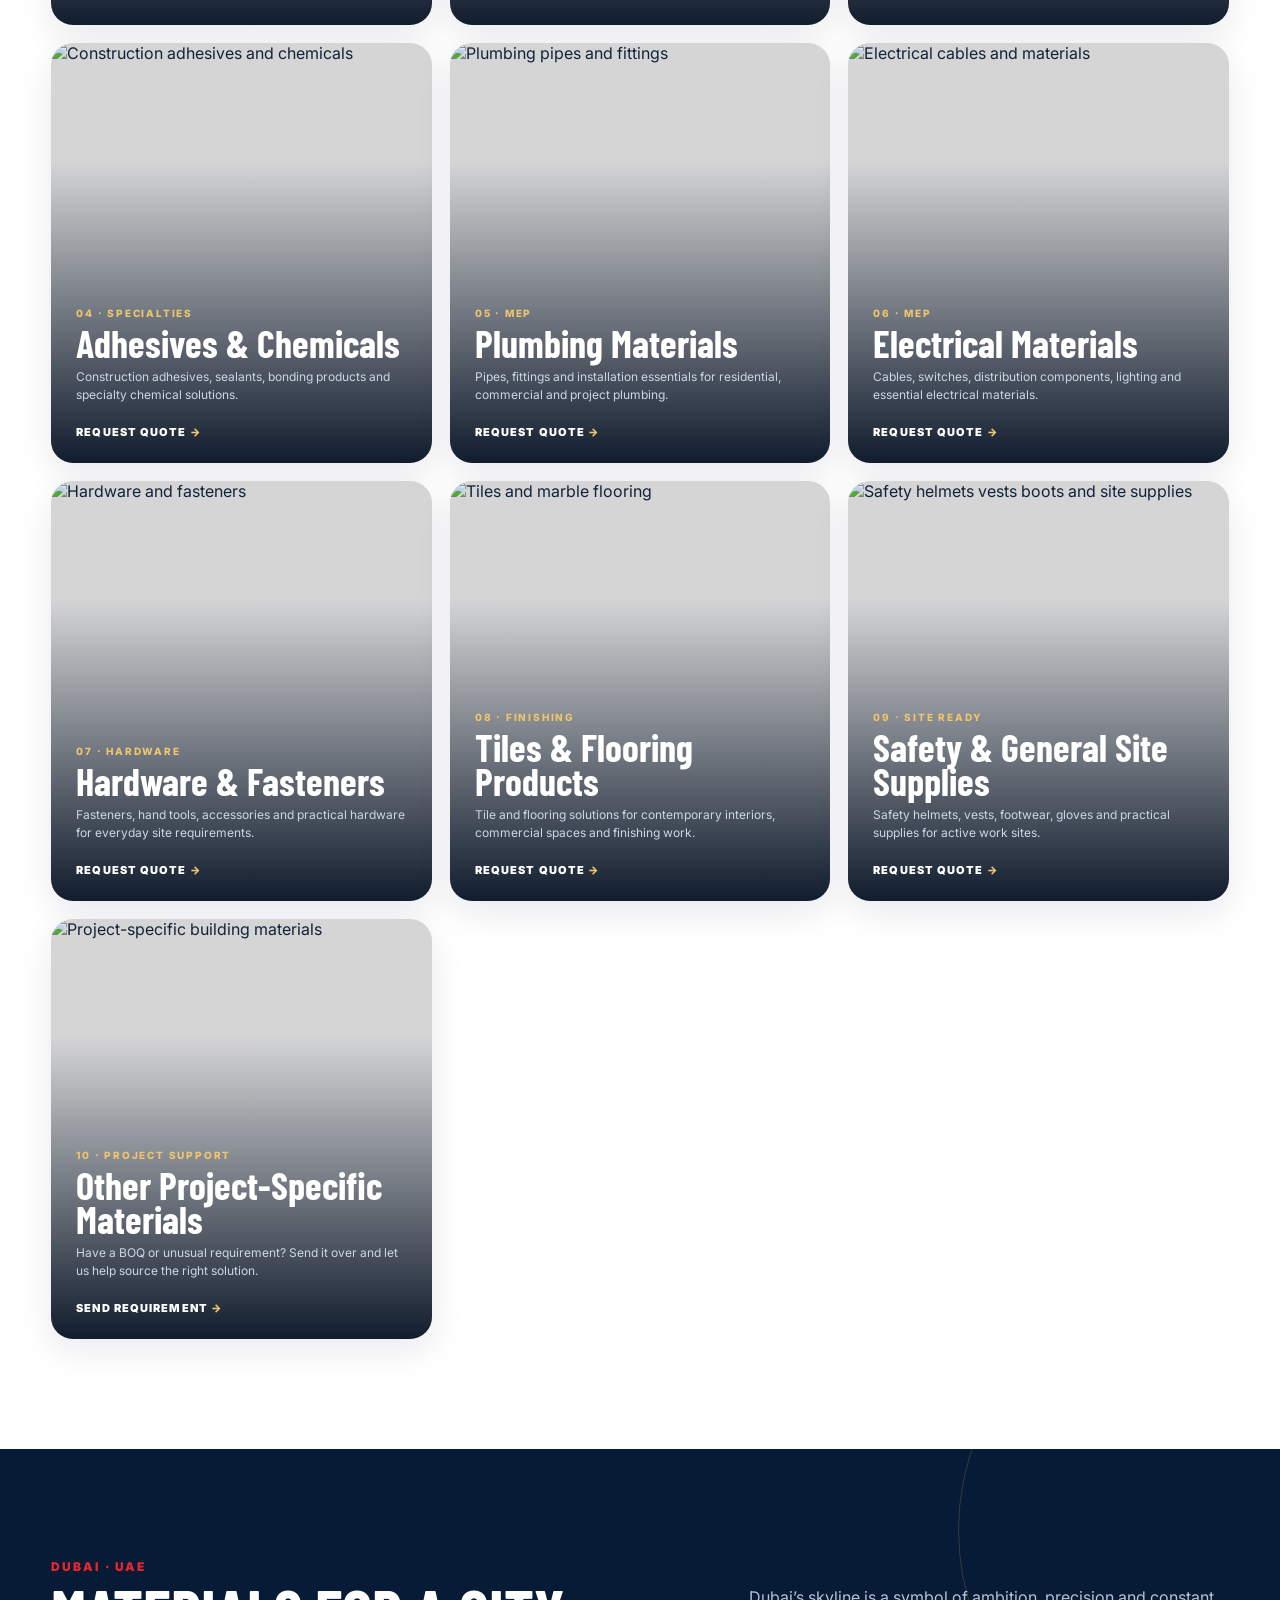
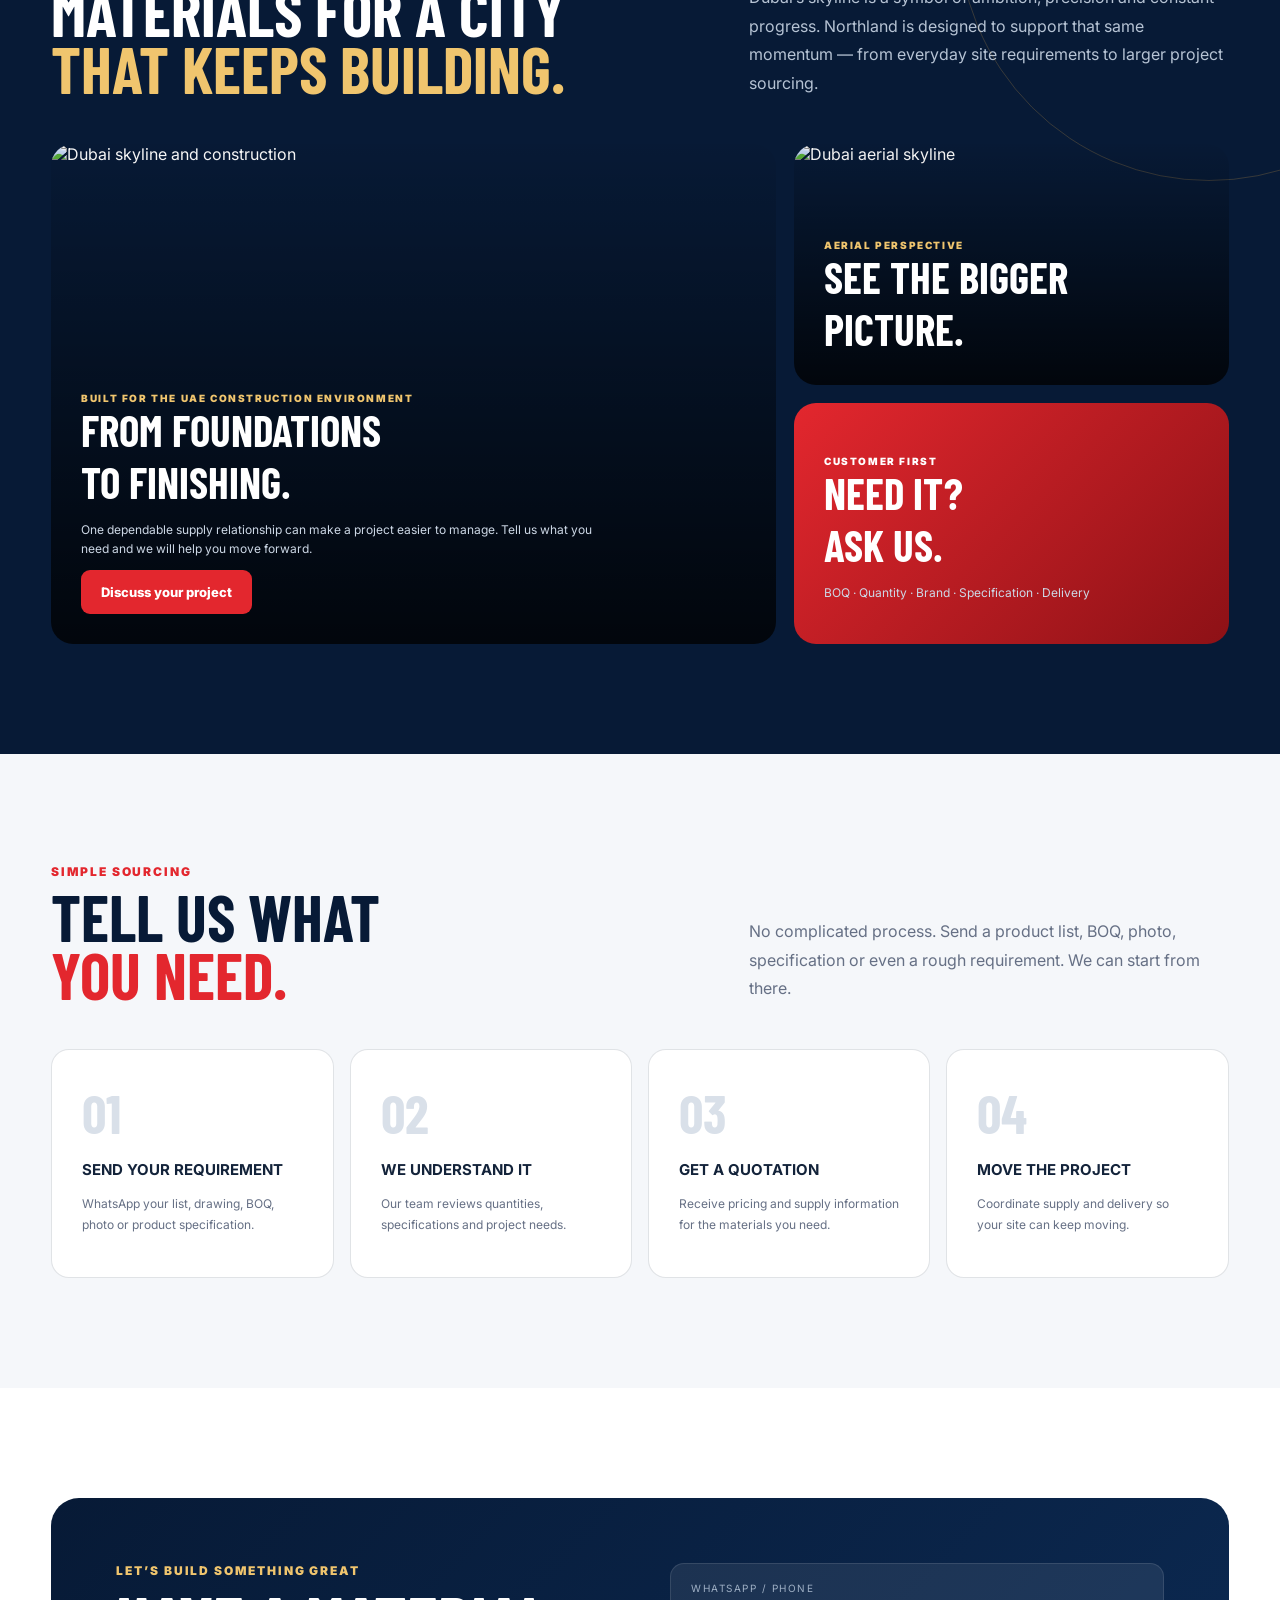
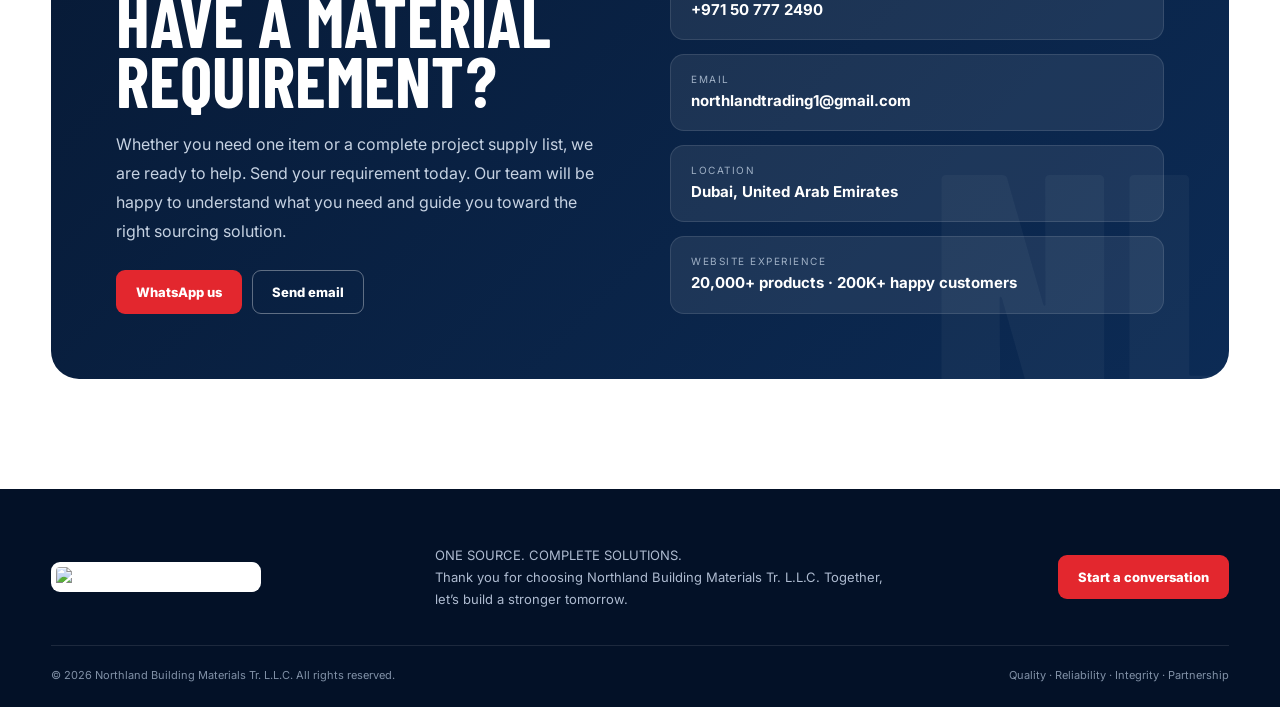
==== commit 640880ad: "Add files via upload" ====
--- a/index.html
+++ b/index.html
@@ -1,708 +1,55 @@
-<!DOCTYPE html>
+<!doctype html>
 <html lang="en">
 <head>
-    <meta charset="UTF-8">
-    <meta name="viewport" content="width=device-width, initial-scale=1.0">
-    <title>NORTHLAND BUILDING MATERIALS TR. L.L.C. | Dubai, UAE</title>
-    <!-- Font Awesome Icons -->
-    <link rel="stylesheet" href="https://cdnjs.cloudflare.com/ajax/libs/font-awesome/6.4.0/css/all.min.css">
-    <style>
-        :root {
-            --bg-light: #f8fafc;
-            --card-bg: #ffffff;
-            --text-dark: #0f172a;
-            --text-muted: #475569;
-            --primary-red: #d97706; /* Dubai Accent Warmth */
-            --accent-red: #dc2626;
-            --accent-blue: #0284c7;
-            --accent-green: #16a34a;
-            --border-color: #e2e8f0;
-            --shadow-sm: 0 1px 3px rgba(0,0,0,0.05);
-            --shadow-md: 0 4px 20px -2px rgba(0,0,0,0.08);
-            --shadow-lg: 0 10px 25px -5px rgba(0,0,0,0.1);
-        }
-
-        * {
-            box-sizing: border-box;
-            margin: 0;
-            padding: 0;
-            font-family: -apple-system, BlinkMacSystemFont, 'Segoe UI', Roboto, Helvetica, Arial, sans-serif;
-            scroll-behavior: smooth;
-        }
-
-        body {
-            background-color: var(--bg-light);
-            color: var(--text-dark);
-            line-height: 1.6;
-        }
-
-        .container {
-            max-width: 1200px;
-            margin: 0 auto;
-            padding: 0 20px;
-        }
-
-        /* Top Bar */
-        .top-bar {
-            background-color: #0f172a;
-            color: #f8fafc;
-            padding: 8px 0;
-            font-size: 0.85rem;
-        }
-
-        .top-bar .container {
-            display: flex;
-            justify-content: space-between;
-            align-items: center;
-            flex-wrap: wrap;
-            gap: 10px;
-        }
-
-        .top-bar-info {
-            display: flex;
-            gap: 20px;
-        }
-
-        .top-bar-info span {
-            display: flex;
-            align-items: center;
-            gap: 6px;
-        }
-
-        .top-bar-info i {
-            color: var(--accent-red);
-        }
-
-        /* Header Navigation */
-        header {
-            background: #ffffff;
-            border-bottom: 1px solid var(--border-color);
-            position: sticky;
-            top: 0;
-            z-index: 1000;
-            box-shadow: var(--shadow-sm);
-        }
-
-        .header-content {
-            display: flex;
-            justify-content: space-between;
-            align-items: center;
-            padding: 18px 0;
-        }
-
-        .logo {
-            display: flex;
-            align-items: center;
-            gap: 12px;
-            text-decoration: none;
-            color: var(--text-dark);
-        }
-
-        .logo-icon {
-            width: 44px;
-            height: 44px;
-            background: linear-gradient(135deg, var(--accent-red), #991b1b);
-            color: #ffffff;
-            border-radius: 8px;
-            display: grid;
-            place-items: center;
-            font-size: 1.3rem;
-        }
-
-        .logo-text h1 {
-            font-size: 1.35rem;
-            font-weight: 800;
-            letter-spacing: 1px;
-            line-height: 1.1;
-        }
-
-        .logo-text span {
-            font-size: 0.7rem;
-            color: var(--accent-red);
-            font-weight: 700;
-            letter-spacing: 1px;
-            display: block;
-        }
-
-        nav {
-            display: flex;
-            gap: 24px;
-        }
-
-        nav a {
-            color: var(--text-dark);
-            text-decoration: none;
-            font-weight: 600;
-            font-size: 0.95rem;
-            transition: color 0.2s;
-        }
-
-        nav a:hover {
-            color: var(--accent-red);
-        }
-
-        /* Hero Section */
-        .hero {
-            background: linear-gradient(135deg, #ffffff 0%, #f1f5f9 100%);
-            border-bottom: 1px solid var(--border-color);
-            padding: 70px 0 50px;
-            text-align: center;
-        }
-
-        .hero-badge {
-            display: inline-flex;
-            align-items: center;
-            gap: 8px;
-            padding: 6px 16px;
-            background: rgba(220, 38, 38, 0.08);
-            border: 1px solid rgba(220, 38, 38, 0.2);
-            color: var(--accent-red);
-            border-radius: 30px;
-            font-size: 0.85rem;
-            font-weight: 700;
-            margin-bottom: 20px;
-        }
-
-        .hero h2 {
-            font-size: 2.6rem;
-            font-weight: 800;
-            color: var(--text-dark);
-            margin-bottom: 16px;
-            line-height: 1.25;
-        }
-
-        .hero p {
-            max-width: 760px;
-            margin: 0 auto 30px;
-            color: var(--text-muted);
-            font-size: 1.1rem;
-        }
-
-        /* Stats Section */
-        .stats-grid {
-            display: grid;
-            grid-template-columns: repeat(auto-fit, minmax(220px, 1fr));
-            gap: 20px;
-            margin-top: 40px;
-        }
-
-        .stat-card {
-            background: #ffffff;
-            border: 1px solid var(--border-color);
-            border-radius: 12px;
-            padding: 24px 20px;
-            box-shadow: var(--shadow-sm);
-            text-align: center;
-            transition: transform 0.2s, box-shadow 0.2s;
-        }
-
-        .stat-card:hover {
-            transform: translateY(-4px);
-            box-shadow: var(--shadow-md);
-        }
-
-        .stat-card i {
-            font-size: 1.8rem;
-            color: var(--accent-red);
-            margin-bottom: 10px;
-        }
-
-        .stat-card .num {
-            font-size: 1.3rem;
-            font-weight: 800;
-            color: var(--text-dark);
-        }
-
-        .stat-card .label {
-            font-size: 0.85rem;
-            color: var(--text-muted);
-            font-weight: 500;
-        }
-
-        /* Section Header */
-        .section-header {
-            text-align: center;
-            margin: 60px 0 35px;
-        }
-
-        .section-header h3 {
-            font-size: 2rem;
-            font-weight: 800;
-            color: var(--text-dark);
-        }
-
-        .section-header p {
-            color: var(--text-muted);
-            font-size: 1rem;
-            margin-top: 6px;
-        }
-
-        /* Product Cards */
-        .grid-3 {
-            display: grid;
-            grid-template-columns: repeat(auto-fit, minmax(320px, 1fr));
-            gap: 24px;
-        }
-
-        .grid-2 {
-            display: grid;
-            grid-template-columns: repeat(auto-fit, minmax(360px, 1fr));
-            gap: 24px;
-        }
-
-        .card {
-            background: var(--card-bg);
-            border: 1px solid var(--border-color);
-            border-radius: 12px;
-            padding: 28px;
-            box-shadow: var(--shadow-sm);
-            transition: all 0.25s ease;
-        }
-
-        .card:hover {
-            transform: translateY(-4px);
-            box-shadow: var(--shadow-lg);
-            border-color: rgba(220, 38, 38, 0.4);
-        }
-
-        .card-icon {
-            width: 50px;
-            height: 50px;
-            border-radius: 10px;
-            background: rgba(220, 38, 38, 0.1);
-            color: var(--accent-red);
-            display: grid;
-            place-items: center;
-            font-size: 1.3rem;
-            margin-bottom: 18px;
-        }
-
-        .card h4 {
-            font-size: 1.25rem;
-            font-weight: 700;
-            margin-bottom: 14px;
-            color: var(--text-dark);
-            border-bottom: 2px solid var(--bg-light);
-            padding-bottom: 8px;
-        }
-
-        .card ul {
-            list-style: none;
-        }
-
-        .card ul li {
-            font-size: 0.92rem;
-            color: var(--text-muted);
-            margin-bottom: 8px;
-            display: flex;
-            align-items: flex-start;
-            gap: 10px;
-        }
-
-        .card ul li i {
-            color: var(--accent-red);
-            font-size: 0.8rem;
-            margin-top: 5px;
-        }
-
-        /* Brand Pills */
-        .brand-tags {
-            display: flex;
-            flex-wrap: wrap;
-            gap: 8px;
-            margin-top: 12px;
-        }
-
-        .brand-pill {
-            background: #f1f5f9;
-            border: 1px solid var(--border-color);
-            padding: 6px 14px;
-            border-radius: 20px;
-            font-size: 0.85rem;
-            font-weight: 600;
-            color: var(--text-dark);
-            transition: all 0.2s;
-        }
-
-        .brand-pill:hover {
-            background: var(--accent-red);
-            color: #ffffff;
-            border-color: var(--accent-red);
-        }
-
-        /* Contact Box */
-        .contact-wrapper {
-            background: #ffffff;
-            border: 1px solid var(--border-color);
-            border-top: 4px solid var(--accent-red);
-            border-radius: 16px;
-            padding: 40px;
-            margin: 60px 0;
-            box-shadow: var(--shadow-md);
-        }
-
-        .contact-grid {
-            display: grid;
-            grid-template-columns: repeat(auto-fit, minmax(260px, 1fr));
-            gap: 20px;
-            margin: 30px 0;
-        }
-
-        .branch-card {
-            background: #f8fafc;
-            border: 1px solid var(--border-color);
-            padding: 20px;
-            border-radius: 10px;
-        }
-
-        .branch-card h5 {
-            color: var(--accent-red);
-            font-size: 1.05rem;
-            margin-bottom: 10px;
-            font-weight: 700;
-        }
-
-        .branch-card p {
-            font-size: 0.9rem;
-            color: var(--text-muted);
-            margin-bottom: 6px;
-            display: flex;
-            align-items: center;
-            gap: 8px;
-        }
-
-        .cta-buttons {
-            display: flex;
-            justify-content: center;
-            gap: 16px;
-            flex-wrap: wrap;
-            margin-top: 30px;
-        }
-
-        .btn {
-            padding: 14px 32px;
-            border-radius: 8px;
-            text-decoration: none;
-            font-weight: 700;
-            font-size: 0.95rem;
-            display: inline-flex;
-            align-items: center;
-            gap: 10px;
-            transition: all 0.25s ease;
-        }
-
-        .btn-whatsapp {
-            background-color: var(--accent-green);
-            color: #ffffff;
-            box-shadow: 0 4px 12px rgba(22, 163, 74, 0.25);
-        }
-
-        .btn-whatsapp:hover {
-            background-color: #15803d;
-            box-transform: translateY(-2px);
-        }
-
-        .btn-email {
-            background-color: var(--accent-red);
-            color: #ffffff;
-            box-shadow: 0 4px 12px rgba(220, 38, 38, 0.25);
-        }
-
-        .btn-email:hover {
-            background-color: #b91c1c;
-            transform: translateY(-2px);
-        }
-
-        /* Footer */
-        footer {
-            background: #0f172a;
-            color: #94a3b8;
-            text-align: center;
-            padding: 30px 0;
-            font-size: 0.85rem;
-            margin-top: 40px;
-        }
-
-        footer strong {
-            color: #ffffff;
-        }
-    </style>
+<meta charset="utf-8"><meta name="viewport" content="width=device-width,initial-scale=1">
+<title>Northland Building Materials Tr. L.L.C. | Dubai</title>
+<meta name="description" content="Northland Building Materials — one reliable source for construction materials, cement, waterproofing, plumbing, electrical, hardware, tiles, safety supplies and project-specific materials in Dubai, UAE.">
+<link rel="preconnect" href="https://fonts.googleapis.com"><link rel="preconnect" href="https://fonts.gstatic.com" crossorigin>
+<link href="https://fonts.googleapis.com/css2?family=Barlow+Condensed:wght@500;600;700;800&family=Inter:wght@400;500;600;700;800&display=swap" rel="stylesheet">
+<style>
+:root{--navy:#071a36;--navy2:#0c2b55;--red:#e3272e;--gold:#e3aa4c;--white:#fff;--ink:#13233a;--muted:#667085;--soft:#f4f6f9;--line:rgba(7,26,54,.12);--shadow:0 22px 60px rgba(4,18,40,.16)}
+*{box-sizing:border-box}html{scroll-behavior:smooth}body{margin:0;font-family:Inter,Arial,sans-serif;color:var(--ink);background:#fff;overflow-x:hidden}a{text-decoration:none;color:inherit}img{max-width:100%;display:block}.container{width:min(1180px,92%);margin:auto}
+.topbar{background:#04132a;color:#dce6f5;font-size:12px;padding:9px 0}.topbar .inner{display:flex;justify-content:space-between;gap:20px;align-items:center}.topbar span{opacity:.9}.top-actions{display:flex;gap:18px}.top-actions a:hover{color:#fff}
+header{position:absolute;top:38px;left:0;width:100%;z-index:20}.nav{height:82px;border:1px solid rgba(255,255,255,.16);background:rgba(4,19,42,.76);backdrop-filter:blur(16px);display:flex;align-items:center;justify-content:space-between;padding:10px 18px;border-radius:18px}.brand{display:flex;align-items:center;gap:12px;color:#fff}.brand img{width:180px;height:58px;object-fit:contain;object-position:left center;background:#fff;border-radius:8px;padding:3px}.brand small{display:none}.links{display:flex;gap:26px;color:#dfe7f2;font-size:13px;font-weight:700;text-transform:uppercase;letter-spacing:.05em}.links a:hover{color:#fff}.nav-cta{display:flex;gap:9px}.btn{display:inline-flex;align-items:center;justify-content:center;gap:9px;padding:13px 19px;border-radius:9px;font-weight:800;font-size:13px;border:1px solid transparent;cursor:pointer;transition:.25s}.btn-red{background:var(--red);color:#fff}.btn-red:hover{transform:translateY(-2px);box-shadow:0 12px 25px rgba(227,39,46,.28)}.btn-outline{border-color:rgba(255,255,255,.35);color:#fff}.btn-outline:hover{background:#fff;color:var(--navy)}
+.hero{min-height:850px;position:relative;display:flex;align-items:center;color:#fff;background:linear-gradient(90deg,rgba(3,16,35,.96) 0%,rgba(3,16,35,.76) 42%,rgba(3,16,35,.25) 76%,rgba(3,16,35,.35)),url('https://www.theemiratesdirectory.com/uploads/blogs/real-estate-companies-uae-2026-20260413172346-904.webp') center/cover}.hero:after{content:"";position:absolute;inset:auto 0 0;height:170px;background:linear-gradient(transparent,#fff);z-index:1}.hero-content{position:relative;z-index:2;padding-top:90px;max-width:760px}.eyebrow{display:inline-flex;gap:10px;align-items:center;text-transform:uppercase;letter-spacing:.16em;font-size:12px;font-weight:800;color:#f0c56e;margin-bottom:18px}.eyebrow:before{content:"";width:38px;height:2px;background:var(--gold)}h1{font-family:'Barlow Condensed',sans-serif;font-size:clamp(72px,9vw,132px);line-height:.82;margin:0 0 25px;letter-spacing:-.025em;text-transform:uppercase}h1 span{color:#f0c56e}.hero-copy{font-size:18px;line-height:1.8;color:#d9e2ee;max-width:650px}.hero-buttons{display:flex;gap:12px;flex-wrap:wrap;margin-top:30px}.hero-stats{display:flex;gap:36px;margin-top:50px;flex-wrap:wrap}.stat strong{display:block;font-family:'Barlow Condensed';font-size:48px;line-height:.9}.stat span{font-size:11px;color:#aebed2;text-transform:uppercase;letter-spacing:.12em}
+.marquee{background:var(--red);color:#fff;overflow:hidden;white-space:nowrap;border-top:5px solid var(--gold)}.marquee-track{display:inline-block;padding:16px 0;animation:move 25s linear infinite;font-weight:800;letter-spacing:.12em;font-size:12px;text-transform:uppercase}@keyframes move{to{transform:translateX(-50%)}}
+section{padding:110px 0}.section-head{display:flex;justify-content:space-between;gap:40px;align-items:end;margin-bottom:46px}.kicker{color:var(--red);font-size:12px;font-weight:900;text-transform:uppercase;letter-spacing:.16em}.section-head h2{font-family:'Barlow Condensed';font-size:64px;line-height:.9;margin:9px 0 0;text-transform:uppercase;color:var(--navy)}.section-head p{max-width:480px;color:var(--muted);line-height:1.8;margin:0}
+.about{background:#f5f7fa}.about-grid{display:grid;grid-template-columns:1.1fr .9fr;gap:70px;align-items:center}.about-copy p{font-size:16px;line-height:1.9;color:#536176}.about-copy p.lead{font-size:20px;color:var(--ink);font-weight:600}.about-card{position:relative;min-height:500px;border-radius:30px;overflow:hidden;background:url('https://www.ferreteriachacabuco.cl/cdn/shop/articles/fd27443c-f441-4964-938e-c24e25948095.png?v=1772467913&width=1500') center/cover;box-shadow:var(--shadow)}.about-card:before{content:"";position:absolute;inset:0;background:linear-gradient(145deg,rgba(7,26,54,.08),rgba(7,26,54,.82))}.about-card .floating{position:absolute;left:28px;right:28px;bottom:28px;background:rgba(255,255,255,.96);border-radius:18px;padding:24px;display:grid;grid-template-columns:1fr 1fr;gap:18px}.floating b{font-family:'Barlow Condensed';font-size:42px;color:var(--navy)}.floating span{display:block;color:var(--muted);font-size:12px;text-transform:uppercase;letter-spacing:.08em;font-weight:800}
+.values{display:grid;grid-template-columns:repeat(5,1fr);gap:1px;background:var(--line);border:1px solid var(--line);border-radius:22px;overflow:hidden}.value{background:#fff;padding:28px 22px;min-height:190px}.value .ico{width:45px;height:45px;border-radius:12px;background:#eef3f9;display:grid;place-items:center;color:var(--red);font-size:20px;margin-bottom:20px}.value h3{font-size:14px;margin:0 0 9px;text-transform:uppercase}.value p{font-size:12px;line-height:1.6;color:var(--muted);margin:0}
+.products{background:#fff}.product-grid{display:grid;grid-template-columns:repeat(3,1fr);gap:18px}.product{height:420px;border-radius:22px;overflow:hidden;position:relative;background:#ddd;box-shadow:0 12px 35px rgba(7,26,54,.09);isolation:isolate}.product img{position:absolute;inset:0;width:100%;height:100%;object-fit:cover;transition:.6s}.product:after{content:"";position:absolute;inset:0;background:linear-gradient(0deg,rgba(4,16,34,.94),rgba(4,16,34,.04) 72%);z-index:1}.product:hover img{transform:scale(1.06)}.product-info{position:absolute;z-index:2;left:25px;right:25px;bottom:23px;color:#fff}.product-no{font-size:10px;letter-spacing:.18em;color:#f0c56e;font-weight:800}.product h3{font-family:'Barlow Condensed';font-size:38px;line-height:.9;margin:7px 0}.product p{font-size:12px;line-height:1.55;color:#cbd7e6;margin:0 0 15px}.mini-link{font-size:11px;font-weight:900;text-transform:uppercase;letter-spacing:.1em;color:#fff}.mini-link:after{content:'  →';color:#f0c56e}
+.projects{background:var(--navy);color:#fff;position:relative;overflow:hidden}.projects:before{content:"";position:absolute;width:500px;height:500px;border:1px solid rgba(227,170,76,.22);border-radius:50%;right:-180px;top:-170px}.projects .section-head h2{color:#fff}.projects .section-head p{color:#b6c3d4}.project-grid{display:grid;grid-template-columns:1.25fr .75fr;gap:18px}.project-main,.project-small{position:relative;overflow:hidden;border-radius:22px;min-height:500px}.project-small{min-height:241px}.project-grid img{position:absolute;width:100%;height:100%;object-fit:cover;inset:0}.project-grid .overlay{position:absolute;inset:0;background:linear-gradient(0deg,rgba(0,0,0,.78),rgba(0,0,0,.02));display:flex;align-items:end;padding:30px}.project-stack{display:grid;gap:18px}.project-grid h3{font-family:'Barlow Condensed';font-size:43px;margin:0;text-transform:uppercase}.project-grid p{font-size:12px;line-height:1.6;color:#cdd8e6;max-width:520px}.project-tag{color:#f0c56e;font-size:10px;letter-spacing:.16em;font-weight:900;text-transform:uppercase}
+.process{background:#f5f7fa}.process-grid{display:grid;grid-template-columns:repeat(4,1fr);gap:16px}.step{background:#fff;padding:30px;border-radius:18px;border:1px solid var(--line);position:relative}.step b{font-family:'Barlow Condensed';font-size:54px;color:#d9e0e9}.step h3{font-size:15px;text-transform:uppercase}.step p{font-size:12px;line-height:1.7;color:var(--muted)}
+.contact{background:#fff}.contact-box{border-radius:28px;background:linear-gradient(135deg,#071a36,#0c2b55);padding:65px;color:#fff;display:grid;grid-template-columns:1fr 1fr;gap:60px;position:relative;overflow:hidden}.contact-box:after{content:"NL";position:absolute;right:-45px;bottom:-120px;font-family:'Barlow Condensed';font-weight:800;font-size:360px;color:rgba(255,255,255,.035)}.contact-box h2{font-family:'Barlow Condensed';font-size:70px;line-height:.86;text-transform:uppercase;margin:12px 0 20px;position:relative;z-index:1}.contact-box p{color:#c6d2e2;line-height:1.8;max-width:560px;position:relative;z-index:1}.contact-list{display:grid;gap:14px;position:relative;z-index:1}.contact-item{background:rgba(255,255,255,.08);border:1px solid rgba(255,255,255,.11);padding:18px 20px;border-radius:14px}.contact-item small{display:block;color:#9fb0c5;font-size:10px;text-transform:uppercase;letter-spacing:.15em;margin-bottom:5px}.contact-item strong{font-size:15px}.contact-buttons{display:flex;gap:10px;margin-top:24px;position:relative;z-index:2}
+footer{background:#031127;color:#fff;padding:55px 0 25px}.footer-top{display:flex;justify-content:space-between;gap:30px;align-items:center;padding-bottom:35px;border-bottom:1px solid rgba(255,255,255,.1)}.footer-logo{background:#fff;border-radius:9px;padding:5px;width:210px}.footer-tag{color:#aebbd0;font-size:13px;line-height:1.7;max-width:450px}.footer-bottom{display:flex;justify-content:space-between;gap:20px;padding-top:22px;color:#8191a7;font-size:11px}.float-wa{position:fixed;right:24px;bottom:24px;width:62px;height:62px;border-radius:50%;background:#19b75a;color:#fff;display:grid;place-items:center;font-size:27px;box-shadow:0 18px 35px rgba(25,183,90,.35);z-index:50;border:3px solid #fff}.backtop{position:fixed;left:22px;bottom:22px;width:42px;height:42px;border-radius:50%;background:#fff;border:1px solid var(--line);display:grid;place-items:center;z-index:40;color:var(--navy)}
+@media(max-width:900px){.links{display:none}.nav{height:72px}.brand img{width:165px}.hero{min-height:760px}.about-grid,.contact-box,.project-grid{grid-template-columns:1fr}.values{grid-template-columns:1fr 1fr}.product-grid{grid-template-columns:1fr 1fr}.process-grid{grid-template-columns:1fr 1fr}.section-head{align-items:start;flex-direction:column}.contact-box{padding:38px}.contact-box h2{font-size:58px}}
+@media(max-width:600px){.topbar .inner{justify-content:center}.topbar .top-actions{display:none}header{top:38px}.nav{padding:8px 10px}.nav-cta .btn-outline{display:none}.nav-cta .btn{padding:10px 12px}.hero{min-height:720px;background-position:60% center}.hero-content{padding-top:80px}h1{font-size:70px}.hero-copy{font-size:15px}.hero-stats{gap:20px}.stat strong{font-size:39px}.values,.product-grid,.process-grid{grid-template-columns:1fr}.product{height:390px}.section-head h2{font-size:52px}.project-main,.project-small{min-height:360px}.contact-box h2{font-size:50px}.footer-top,.footer-bottom{flex-direction:column;align-items:flex-start}.float-wa{right:16px;bottom:16px}}
+</style>
 </head>
 <body>
-
-    <!-- Top Bar -->
-    <div class="top-bar">
-        <div class="container">
-            <div class="top-bar-info">
-                <span><i class="fa-solid fa-location-dot"></i> Al Quoz Industrial Area 2, Dubai, UAE</span>
-                <span><i class="fa-solid fa-clock"></i> Mon - Sat: 7:30 AM - 7:00 PM</span>
-            </div>
-            <div class="top-bar-info">
-                <span><i class="fa-solid fa-phone"></i> Direct Sales: +971 50 777 2490</span>
-            </div>
-        </div>
-    </div>
-
-    <!-- Navigation Header -->
-    <header>
-        <div class="container header-content">
-            <a href="#" class="logo">
-                <div class="logo-icon"><i class="fa-solid fa-building-user"></i></div>
-                <div class="logo-text">
-                    <h1>NORTHLAND</h1>
-                    <span>BUILDING MATERIALS TR. L.L.C.</span>
-                </div>
-            </a>
-            <nav>
-                <a href="#about">About</a>
-                <a href="#products">Products</a>
-                <a href="#brands">Brands</a>
-                <a href="#projects">Dubai Projects</a>
-                <a href="#contact">Contact</a>
-            </nav>
-        </div>
-    </header>
-
-    <div class="container">
-        <!-- Hero Section -->
-        <section class="hero" id="about">
-            <div class="hero-badge"><i class="fa-solid fa-award"></i> LEADING SUPPLIER IN DUBAI, UAE</div>
-            <h2>Building Beyond Today.<br>Creating Tomorrow.</h2>
-            <p>Your complete single-source supplier for certified structural materials, heavy-duty power tools, sanitary ware, electrical items, paints, and site safety gear across the UAE.</p>
-
-            <div class="stats-grid">
-                <div class="stat-card">
-                    <i class="fa-solid fa-store"></i>
-                    <div class="num">3 Outlets</div>
-                    <div class="label">Al Quoz, Dubai Locations</div>
-                </div>
-                <div class="stat-card">
-                    <i class="fa-solid fa-layer-group"></i>
-                    <div class="num">10+ Categories</div>
-                    <div class="label">Building & Plumbing Gear</div>
-                </div>
-                <div class="stat-card">
-                    <i class="fa-solid fa-shield-check"></i>
-                    <div class="num">50+ Brands</div>
-                    <div class="label">Global Certified Supplies</div>
-                </div>
-                <div class="stat-card">
-                    <i class="fa-solid fa-truck-fast"></i>
-                    <div class="num">Express Delivery</div>
-                    <div class="label">Direct to Construction Sites</div>
-                </div>
-            </div>
-        </section>
-
-        <!-- Product Categories -->
-        <div class="section-header" id="products">
-            <h3>Comprehensive Product Range</h3>
-            <p>High-grade construction, fitting, and engineering supplies under one roof.</p>
-        </div>
-
-        <div class="grid-3">
-            <div class="card">
-                <div class="card-icon"><i class="fa-solid fa-screwdriver-wrench"></i></div>
-                <h4>Power & Hand Tools</h4>
-                <ul>
-                    <li><i class="fa-solid fa-check"></i> Drills, Hammer Drills & Impact Drivers</li>
-                    <li><i class="fa-solid fa-check"></i> Angle Grinders, Circular & Jig Saws</li>
-                    <li><i class="fa-solid fa-check"></i> Spanners, Pliers, Screwdrivers & Clamps</li>
-                    <li><i class="fa-solid fa-check"></i> Measuring & Marking Instruments</li>
-                </ul>
-            </div>
-
-            <div class="card">
-                <div class="card-icon"><i class="fa-solid fa-bolt"></i></div>
-                <h4>Electrical Supplies</h4>
-                <ul>
-                    <li><i class="fa-solid fa-check"></i> Wires & High-Voltage Cables</li>
-                    <li><i class="fa-solid fa-check"></i> Circuit Protection (MCB / MCCB / RCCB)</li>
-                    <li><i class="fa-solid fa-check"></i> Switches, Sockets & Accessories</li>
-                    <li><i class="fa-solid fa-check"></i> LED Lighting & GI/PVC Conduits</li>
-                </ul>
-            </div>
-
-            <div class="card">
-                <div class="card-icon"><i class="fa-solid fa-bath"></i></div>
-                <h4>Sanitary Ware & Plumbing</h4>
-                <ul>
-                    <li><i class="fa-solid fa-check"></i> WC Toilets & Wash Basins</li>
-                    <li><i class="fa-solid fa-check"></i> Faucets, Mixers & Shower Systems</li>
-                    <li><i class="fa-solid fa-check"></i> Concealed Cistern Systems & Traps</li>
-                    <li><i class="fa-solid fa-check"></i> uPVC, CPVC, PPR & HDPE Pipes</li>
-                </ul>
-            </div>
-
-            <div class="card">
-                <div class="card-icon"><i class="fa-solid fa-paint-roller"></i></div>
-                <h4>Paints & Coatings</h4>
-                <ul>
-                    <li><i class="fa-solid fa-check"></i> Interior & Exterior Wall Paints</li>
-                    <li><i class="fa-solid fa-check"></i> Anti-Rust Metal Coatings & Primers</li>
-                    <li><i class="fa-solid fa-check"></i> Waterproofing Solutions</li>
-                    <li><i class="fa-solid fa-check"></i> Paint Accessories & Rollers</li>
-                </ul>
-            </div>
-
-            <div class="card">
-                <div class="card-icon"><i class="fa-solid fa-cubes"></i></div>
-                <h4>Building & Gypsum</h4>
-                <ul>
-                    <li><i class="fa-solid fa-check"></i> Cement, Rebar Steel & AAC Blocks</li>
-                    <li><i class="fa-solid fa-check"></i> Gypsum Boards, Studs & Channels</li>
-                    <li><i class="fa-solid fa-check"></i> Sand, Aggregates & Chemicals</li>
-                    <li><i class="fa-solid fa-check"></i> Commercial, Film & Marine Plywood</li>
-                </ul>
-            </div>
-
-            <div class="card">
-                <div class="card-icon"><i class="fa-solid fa-user-shield"></i></div>
-                <h4>Hardware & Safety (PPE)</h4>
-                <ul>
-                    <li><i class="fa-solid fa-check"></i> Safety Shoes, Helmets & Cut Gloves</li>
-                    <li><i class="fa-solid fa-check"></i> Screws, Bolts, Nuts & Wall Anchors</li>
-                    <li><i class="fa-solid fa-check"></i> Cutting Discs & Drill Bits</li>
-                    <li><i class="fa-solid fa-check"></i> High-Visibility Vests & Safety Gear</li>
-                </ul>
-            </div>
-        </div>
-
-        <!-- Brands Section -->
-        <div class="section-header" id="brands">
-            <h3>Authorized Brands Supplied</h3>
-            <p>Guaranteed genuine brands from global manufacturers.</p>
-        </div>
-
-        <div class="grid-2">
-            <div class="card">
-                <h4><i class="fa-solid fa-hammer" style="color: var(--accent-red);"></i> Tools & Hardware</h4>
-                <div class="brand-tags">
-                    <span class="brand-pill">Makita</span>
-                    <span class="brand-pill">DeWalt</span>
-                    <span class="brand-pill">Bosch</span>
-                    <span class="brand-pill">Milwaukee</span>
-                    <span class="brand-pill">Stanley</span>
-                    <span class="brand-pill">Ridgid</span>
-                    <span class="brand-pill">Knipex</span>
-                    <span class="brand-pill">Hilti</span>
-                    <span class="brand-pill">Fischer</span>
-                    <span class="brand-pill">3M</span>
-                    <span class="brand-pill">Ingco</span>
-                </div>
-            </div>
-
-            <div class="card">
-                <h4><i class="fa-solid fa-faucet" style="color: var(--accent-red);"></i> Sanitary & Plumbing</h4>
-                <div class="brand-tags">
-                    <span class="brand-pill">Grohe</span>
-                    <span class="brand-pill">Kohler</span>
-                    <span class="brand-pill">Roca</span>
-                    <span class="brand-pill">RAK Ceramics</span>
-                    <span class="brand-pill">Jaquar</span>
-                    <span class="brand-pill">Geberit</span>
-                    <span class="brand-pill">VitrA</span>
-                    <span class="brand-pill">Parryware</span>
-                </div>
-            </div>
-
-            <div class="card">
-                <h4><i class="fa-solid fa-plug" style="color: var(--accent-red);"></i> Electrical Materials</h4>
-                <div class="brand-tags">
-                    <span class="brand-pill">Legrand</span>
-                    <span class="brand-pill">Schneider Electric</span>
-                    <span class="brand-pill">ABB</span>
-                    <span class="brand-pill">Siemens</span>
-                    <span class="brand-pill">Philips</span>
-                    <span class="brand-pill">Prysmian</span>
-                    <span class="brand-pill">MK</span>
-                    <span class="brand-pill">Osram</span>
-                </div>
-            </div>
-
-            <div class="card">
-                <h4><i class="fa-solid fa-brush" style="color: var(--accent-red);"></i> Paints & Finishes</h4>
-                <div class="brand-tags">
-                    <span class="brand-pill">Jotun</span>
-                    <span class="brand-pill">Dulux</span>
-                    <span class="brand-pill">Asian Paints</span>
-                    <span class="brand-pill">Berger Paints</span>
-                    <span class="brand-pill">Kansai Nerolac</span>
-                    <span class="brand-pill">Nippon Paint</span>
-                </div>
-            </div>
-        </div>
-
-        <!-- Project Regions -->
-        <div class="section-header" id="projects">
-            <h3>Dubai Project Coverage</h3>
-            <p>Reliable supply chains serving key urban & industrial hubs across Dubai.</p>
-        </div>
-
-        <div class="grid-3">
-            <div class="card">
-                <div class="card-icon"><i class="fa-solid fa-city"></i></div>
-                <h4>Downtown & Business Bay</h4>
-                <p style="color: var(--text-muted); font-size: 0.95rem;">Delivering architectural, electrical, and structural materials for commercial high-rises and residential towers.</p>
-            </div>
-            <div class="card">
-                <div class="card-icon"><i class="fa-solid fa-water-ladder"></i></div>
-                <h4>Dubai Marina & Palm Jumeirah</h4>
-                <p style="color: var(--text-muted); font-size: 0.95rem;">Supplying specialized marine, waterproofing, and sanitary fittings to luxury coastal developments.</p>
-            </div>
-            <div class="card">
-                <div class="card-icon"><i class="fa-solid fa-industry"></i></div>
-                <h4>Industrial & Infrastructure Hubs</h4>
-                <p style="color: var(--text-muted); font-size: 0.95rem;">Bulk structural material and safety equipment supply for warehouses and infrastructure projects across Al Quoz & JAFZA.</p>
-            </div>
-        </div>
-
-        <!-- Contact Section -->
-        <div class="contact-wrapper" id="contact">
-            <div style="text-align: center;">
-                <h3 style="font-size: 1.8rem; font-weight: 800;">Get In Touch</h3>
-                <p style="color: var(--text-muted);">Head Office: Al Quoz, Industrial Area 2, Dubai, United Arab Emirates</p>
-            </div>
-
-            <div class="contact-grid">
-                <div class="branch-card">
-                    <h5>Main Branch (W.50)</h5>
-                    <p><i class="fa-solid fa-phone"></i> +971 4 321 1874</p>
-                    <p><i class="fa-solid fa-mobile-screen"></i> 050 116 6347</p>
-                </div>
-                <div class="branch-card">
-                    <h5>Branch 2 (W.44)</h5>
-                    <p><i class="fa-solid fa-phone"></i> +971 4 380 9065</p>
-                    <p><i class="fa-solid fa-mobile-screen"></i> 058 897 1002</p>
-                </div>
-                <div class="branch-card">
-                    <h5>New Branch (W.42)</h5>
-                    <p><i class="fa-solid fa-phone"></i> +971 4 269 2880</p>
-                    <p><i class="fa-solid fa-mobile-screen"></i> 056 249 7491</p>
-                </div>
-            </div>
-
-            <div style="text-align: center; font-size: 0.95rem; color: var(--text-muted);">
-                <p><strong>Procurement Hot Line:</strong> +971 50 777 2490</p>
-                <p><strong>Email:</strong> northlandtrading1@gmail.com | <strong>Web:</strong> www.northlandmaterials.com</p>
-            </div>
-
-            <div class="cta-buttons">
-                <a href="https://wa.me/971507772490" class="btn btn-whatsapp" target="_blank">
-                    <i class="fa-brands fa-whatsapp" style="font-size: 1.2rem;"></i> WhatsApp Us
-                </a>
-                <a href="mailto:northlandtrading1@gmail.com" class="btn btn-email">
-                    <i class="fa-regular fa-envelope" style="font-size: 1.1rem;"></i> Request a Quote
-                </a>
-            </div>
-        </div>
-    </div>
-
-    <footer>
-        <div class="container">
-            &copy; 2026 <strong>NORTHLAND BUILDING MATERIALS TR. L.L.C.</strong> All rights reserved. | Dubai, United Arab Emirates
-        </div>
-    </footer>
-
-</body>
-</html>+<div class="topbar"><div class="container inner"><span>Dubai, UAE · Building materials, tools & project supplies</span><div class="top-actions"><a href="mailto:northlandtrading1@gmail.com">northlandtrading1@gmail.com</a><a href="tel:+971507772490">+971 50 777 2490</a></div></div></div>
+<header><div class="container nav"><a class="brand" href="#home"><img src="northland-logo.png" alt="Northland Building Materials logo"></a><nav class="links"><a href="#about">About</a><a href="#products">Products</a><a href="#why">Why Northland</a><a href="#projects">Dubai</a><a href="#contact">Contact</a></nav><div class="nav-cta"><a class="btn btn-outline" href="mailto:northlandtrading1@gmail.com">Email</a><a class="btn btn-red" href="https://wa.me/971507772490?text=Hello%20Northland%2C%20I%20would%20like%20a%20quotation.">WhatsApp</a></div></div></header>
+<main id="home">
+<section class="hero"><div class="container hero-content"><div class="eyebrow">One source · Complete solutions</div><h1>Built on <span>quality.</span><br>Delivering trust.</h1><p class="hero-copy">From foundations to finishing, Northland Building Materials connects contractors, developers, site teams and customers with dependable construction materials, tools and project supplies — helping every job move forward with confidence.</p><div class="hero-buttons"><a class="btn btn-red" href="#products">Explore products →</a><a class="btn btn-outline" href="https://wa.me/971507772490?text=Hello%20Northland%2C%20I%20need%20help%20with%20building%20materials.">Chat on WhatsApp</a></div><div class="hero-stats"><div class="stat"><strong>20K+</strong><span>Products</span></div><div class="stat"><strong>200K+</strong><span>Happy customers</span></div><div class="stat"><strong>UAE</strong><span>Project support</span></div></div></div></section>
+<div class="marquee"><div class="marquee-track">CONSTRUCTION MATERIALS · CEMENT & BLOCKS · WATERPROOFING · ADHESIVES · PLUMBING · ELECTRICAL · HARDWARE · TILES & FLOORING · SAFETY SUPPLIES · PROJECT MATERIALS · &nbsp; CONSTRUCTION MATERIALS · CEMENT & BLOCKS · WATERPROOFING · ADHESIVES · PLUMBING · ELECTRICAL · HARDWARE · TILES & FLOORING · SAFETY SUPPLIES · PROJECT MATERIALS ·</div></div>
+<section id="about" class="about"><div class="container about-grid"><div class="about-copy"><div class="kicker">About Northland</div><h2 class="section-head" style="display:block;margin:10px 0 28px"><span style="display:block;font-family:'Barlow Condensed';font-size:64px;line-height:.9;color:var(--navy);text-transform:uppercase">A reliable partner<br><span style="color:var(--red)">for every project.</span></span></h2><p class="lead">Northland Building Materials Tr. L.L.C. is built around a simple promise: make sourcing easier, faster and more dependable for the people who build.</p><p>Whether you are preparing a major commercial project, a villa, a fit-out, a maintenance job or an urgent site requirement, our goal is to help you find the right material without the usual sourcing headaches. Our broad portfolio brings essential construction and finishing categories together in one convenient source.</p><p>With <strong>20,000+ products</strong> and a community of <strong>200K+ happy customers</strong>, Northland is positioned as a customer-first supply partner — focused on practical solutions, responsive communication, competitive value and dependable service.</p><p>Tell us what your project needs. Share your BOQ, material list or simply send a WhatsApp message. Our team can help you move from requirement to quotation with less friction.</p></div><div class="about-card"><div class="floating"><div><b>20,000+</b><span>Product range</span></div><div><b>200K+</b><span>Happy customers</span></div><div><b>01</b><span>Reliable source</span></div><div><b>∞</b><span>Project possibilities</span></div></div></div></div></section>
+<section id="why"><div class="container"><div class="section-head"><div><div class="kicker">Why customers choose us</div><h2>More than materials.<br><span style="color:var(--red)">A dependable supply partner.</span></h2></div><p>From product selection to communication and delivery coordination, Northland is designed around what customers actually need on site: quality, speed, clarity and support.</p></div><div class="values"><div class="value"><div class="ico">✓</div><h3>Premium quality</h3><p>Products sourced with a focus on dependable performance and trusted supply.</p></div><div class="value"><div class="ico">↗</div><h3>On-time delivery</h3><p>Reliable logistics support to help keep project schedules moving.</p></div><div class="value"><div class="ico">◆</div><h3>Reliable partner</h3><p>Transparent communication and a relationship-first approach.</p></div><div class="value"><div class="ico">◎</div><h3>Expert support</h3><p>Practical assistance when you need to identify or source materials.</p></div><div class="value"><div class="ico">₋</div><h3>Competitive value</h3><p>Smart sourcing focused on quality and overall project value.</p></div></div></div></section>
+<section id="products" class="products"><div class="container"><div class="section-head"><div><div class="kicker">Our product universe</div><h2>One place.<br><span style="color:var(--red)">Thousands of solutions.</span></h2></div><p>Explore the core categories Northland can support. For exact brands, specifications, quantities and availability, send your requirement directly to our team.</p></div><div class="product-grid">
+<article class="product"><img loading="lazy" src="https://ferreteriachacabuco.cl/cdn/shop/articles/fd27443c-f441-4964-938e-c24e25948095.png?v=1772467913&width=1500" alt="Construction and building materials"><div class="product-info"><div class="product-no">01 · CORE SUPPLY</div><h3>Construction & Building Materials</h3><p>Structural and general materials for foundations, walls, site work and finishing stages.</p><a class="mini-link" href="https://wa.me/971507772490?text=Please%20send%20me%20your%20Construction%20%26%20Building%20Materials%20options.">Request options</a></div></article>
+<article class="product"><img loading="lazy" src="https://images.tcdn.com.br/img/img_prod/1253947/bloco_de_concreto_estrutural_14_x_19_x_39cm_437_2_12fc7d2eff6dc7d92c4ea7c809564280.jpg" alt="Cement and concrete blocks"><div class="product-info"><div class="product-no">02 · STRUCTURE</div><h3>Cement, Blocks & Related Products</h3><p>Cement, concrete blocks, masonry essentials and related products for dependable construction.</p><a class="mini-link" href="https://wa.me/971507772490?text=Please%20quote%20Cement%2C%20Blocks%20%26%20Related%20Products.">Request quote</a></div></article>
+<article class="product"><img loading="lazy" src="https://sika.scene7.com/is/image/sika/glo-sika-packaging-products-tray?fit=crop%2C1&hei=1916&wid=1920" alt="Waterproofing products and sealants"><div class="product-info"><div class="product-no">03 · PROTECTION</div><h3>Waterproofing & Sealants</h3><p>Solutions for sealing, protection, joints, surfaces and moisture-management requirements.</p><a class="mini-link" href="https://wa.me/971507772490?text=Please%20quote%20Waterproofing%20%26%20Sealants.">Request quote</a></div></article>
+<article class="product"><img loading="lazy" src="https://static0.innoget.com/uploads/b447b42fff050af2968cd1317a5422533a42b942.png" alt="Construction adhesives and chemicals"><div class="product-info"><div class="product-no">04 · SPECIALTIES</div><h3>Adhesives & Chemicals</h3><p>Construction adhesives, sealants, bonding products and specialty chemical solutions.</p><a class="mini-link" href="https://wa.me/971507772490?text=Please%20quote%20Adhesives%20%26%20Construction%20Chemicals.">Request quote</a></div></article>
+<article class="product"><img loading="lazy" src="https://media.easy-peasy.ai/3ee7002f-ce51-4ef6-a3af-6eb16e1e854c/ac6663e8-b6fa-4760-86e7-533c8fdd56c7_medium.webp" alt="Plumbing pipes and fittings"><div class="product-info"><div class="product-no">05 · MEP</div><h3>Plumbing Materials</h3><p>Pipes, fittings and installation essentials for residential, commercial and project plumbing.</p><a class="mini-link" href="https://wa.me/971507772490?text=Please%20quote%20Plumbing%20Materials.">Request quote</a></div></article>
+<article class="product"><img loading="lazy" src="https://newrisingstartrading.com/assets/img/electical4.png" alt="Electrical cables and materials"><div class="product-info"><div class="product-no">06 · MEP</div><h3>Electrical Materials</h3><p>Cables, switches, distribution components, lighting and essential electrical materials.</p><a class="mini-link" href="https://wa.me/971507772490?text=Please%20quote%20Electrical%20Materials.">Request quote</a></div></article>
+<article class="product"><img loading="lazy" src="https://www.serteci.com/construction-tools-hardware-products.jpg" alt="Hardware and fasteners"><div class="product-info"><div class="product-no">07 · HARDWARE</div><h3>Hardware & Fasteners</h3><p>Fasteners, hand tools, accessories and practical hardware for everyday site requirements.</p><a class="mini-link" href="https://wa.me/971507772490?text=Please%20quote%20Hardware%20%26%20Fasteners.">Request quote</a></div></article>
+<article class="product"><img loading="lazy" src="https://vijayshankarmarble.com/assets/gallery-installation-DGC7JP5G.jpg" alt="Tiles and marble flooring"><div class="product-info"><div class="product-no">08 · FINISHING</div><h3>Tiles & Flooring Products</h3><p>Tile and flooring solutions for contemporary interiors, commercial spaces and finishing work.</p><a class="mini-link" href="https://wa.me/971507772490?text=Please%20quote%20Tiles%20%26%20Flooring%20Products.">Request quote</a></div></article>
+<article class="product"><img loading="lazy" src="https://hivizworkwear.net/cdn/shop/articles/PPE_c47476c2-ec05-4dc6-bd69-524f19c4288a.png?v=1776541746&width=1000" alt="Safety helmets vests boots and site supplies"><div class="product-info"><div class="product-no">09 · SITE READY</div><h3>Safety & General Site Supplies</h3><p>Safety helmets, vests, footwear, gloves and practical supplies for active work sites.</p><a class="mini-link" href="https://wa.me/971507772490?text=Please%20quote%20Safety%20%26%20General%20Site%20Supplies.">Request quote</a></div></article>
+<article class="product"><img loading="lazy" src="https://www.guptastores.in/_next/image?q=75&url=%2Fproducts%2Fambuja-cement.webp&w=3840" alt="Project-specific building materials"><div class="product-info"><div class="product-no">10 · PROJECT SUPPORT</div><h3>Other Project-Specific Materials</h3><p>Have a BOQ or unusual requirement? Send it over and let us help source the right solution.</p><a class="mini-link" href="https://wa.me/971507772490?text=I%20have%20a%20project-specific%20material%20requirement.%20Can%20you%20help%3F">Send requirement</a></div></article>
+</div></div></section>
+<section id="projects" class="projects"><div class="container"><div class="section-head"><div><div class="kicker">Dubai · UAE</div><h2>Materials for a city<br><span style="color:#f0c56e">that keeps building.</span></h2></div><p>Dubai’s skyline is a symbol of ambition, precision and constant progress. Northland is designed to support that same momentum — from everyday site requirements to larger project sourcing.</p></div><div class="project-grid"><div class="project-main"><img loading="lazy" src="https://www.theemiratesdirectory.com/uploads/blogs/real-estate-companies-uae-2026-20260413172346-904.webp" alt="Dubai skyline and construction"><div class="overlay"><div><div class="project-tag">Built for the UAE construction environment</div><h3>From foundations<br>to finishing.</h3><p>One dependable supply relationship can make a project easier to manage. Tell us what you need and we will help you move forward.</p><a class="btn btn-red" href="https://wa.me/971507772490?text=Hello%20Northland%2C%20I%20would%20like%20to%20discuss%20a%20project%20requirement.">Discuss your project</a></div></div></div><div class="project-stack"><div class="project-small"><img loading="lazy" src="https://www.theemiratesdirectory.com/uploads/blogs/real-estate-companies-uae-2026-20260413172346-904.webp" alt="Dubai aerial skyline"><div class="overlay"><div><div class="project-tag">Aerial perspective</div><h3>See the bigger picture.</h3></div></div></div><div class="project-small"><img loading="lazy" src="https://www.ferreteriachacabuco.cl/cdn/shop/articles/fd27443c-f441-4964-938e-c24e25948095.png?v=1772467913&width=1500" alt="Dubai industrial materials storage" onerror="this.style.display='none'"><div class="overlay" style="background:linear-gradient(135deg,#e3272e,#8d1116)"><div><div class="project-tag" style="color:#fff">Customer first</div><h3>Need it?<br>Ask us.</h3><p>BOQ · Quantity · Brand · Specification · Delivery</p></div></div></div></div></div></div></section>
+<section class="process"><div class="container"><div class="section-head"><div><div class="kicker">Simple sourcing</div><h2>Tell us what<br><span style="color:var(--red)">you need.</span></h2></div><p>No complicated process. Send a product list, BOQ, photo, specification or even a rough requirement. We can start from there.</p></div><div class="process-grid"><div class="step"><b>01</b><h3>Send your requirement</h3><p>WhatsApp your list, drawing, BOQ, photo or product specification.</p></div><div class="step"><b>02</b><h3>We understand it</h3><p>Our team reviews quantities, specifications and project needs.</p></div><div class="step"><b>03</b><h3>Get a quotation</h3><p>Receive pricing and supply information for the materials you need.</p></div><div class="step"><b>04</b><h3>Move the project</h3><p>Coordinate supply and delivery so your site can keep moving.</p></div></div></div></section>
+<section id="contact" class="contact"><div class="container"><div class="contact-box"><div><div class="kicker" style="color:#f0c56e">Let’s build something great</div><h2>Have a material requirement?</h2><p>Whether you need one item or a complete project supply list, we are ready to help. Send your requirement today. Our team will be happy to understand what you need and guide you toward the right sourcing solution.</p><div class="contact-buttons"><a class="btn btn-red" href="https://wa.me/971507772490?text=Hello%20Northland%2C%20I%20would%20like%20a%20quotation.">WhatsApp us</a><a class="btn btn-outline" href="mailto:northlandtrading1@gmail.com">Send email</a></div></div><div class="contact-list"><a class="contact-item" href="https://wa.me/971507772490"><small>WhatsApp / Phone</small><strong>+971 50 777 2490</strong></a><a class="contact-item" href="mailto:northlandtrading1@gmail.com"><small>Email</small><strong>northlandtrading1@gmail.com</strong></a><div class="contact-item"><small>Location</small><strong>Dubai, United Arab Emirates</strong></div><div class="contact-item"><small>Website experience</small><strong>20,000+ products · 200K+ happy customers</strong></div></div></div></div></section>
+</main>
+<footer><div class="container"><div class="footer-top"><img class="footer-logo" src="northland-logo.png" alt="Northland logo"><div class="footer-tag">ONE SOURCE. COMPLETE SOLUTIONS.<br>Thank you for choosing Northland Building Materials Tr. L.L.C. Together, let’s build a stronger tomorrow.</div><a class="btn btn-red" href="https://wa.me/971507772490?text=Hello%20Northland%2C%20I%20would%20like%20to%20speak%20with%20your%20team.">Start a conversation</a></div><div class="footer-bottom"><span>© <span id="year"></span> Northland Building Materials Tr. L.L.C. All rights reserved.</span><span>Quality · Reliability · Integrity · Partnership</span></div></div></footer>
+<a class="float-wa" href="https://wa.me/971507772490?text=Hello%20Northland%2C%20I%20need%20building%20materials." aria-label="WhatsApp">WA</a><a class="backtop" href="#home" aria-label="Back to top">↑</a>
+<script>document.getElementById('year').textContent=new Date().getFullYear();</script>
+</body></html>
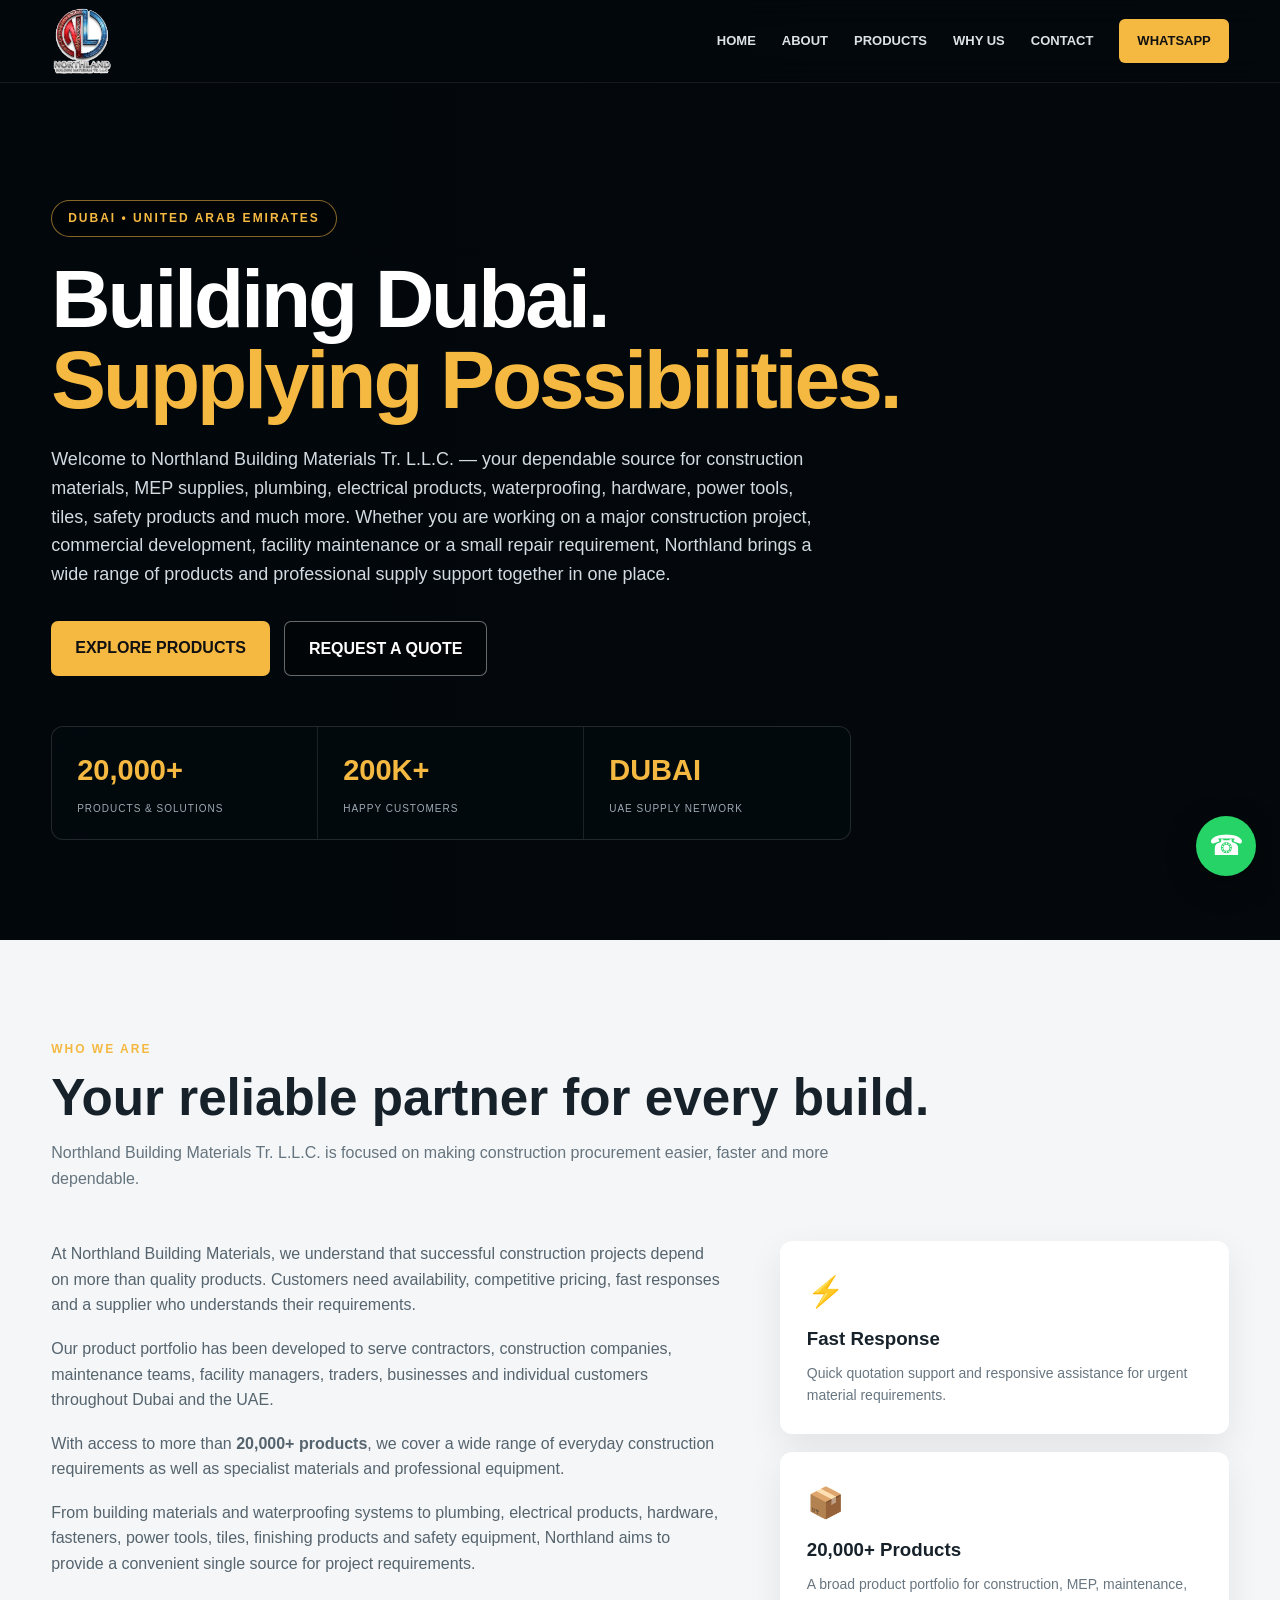
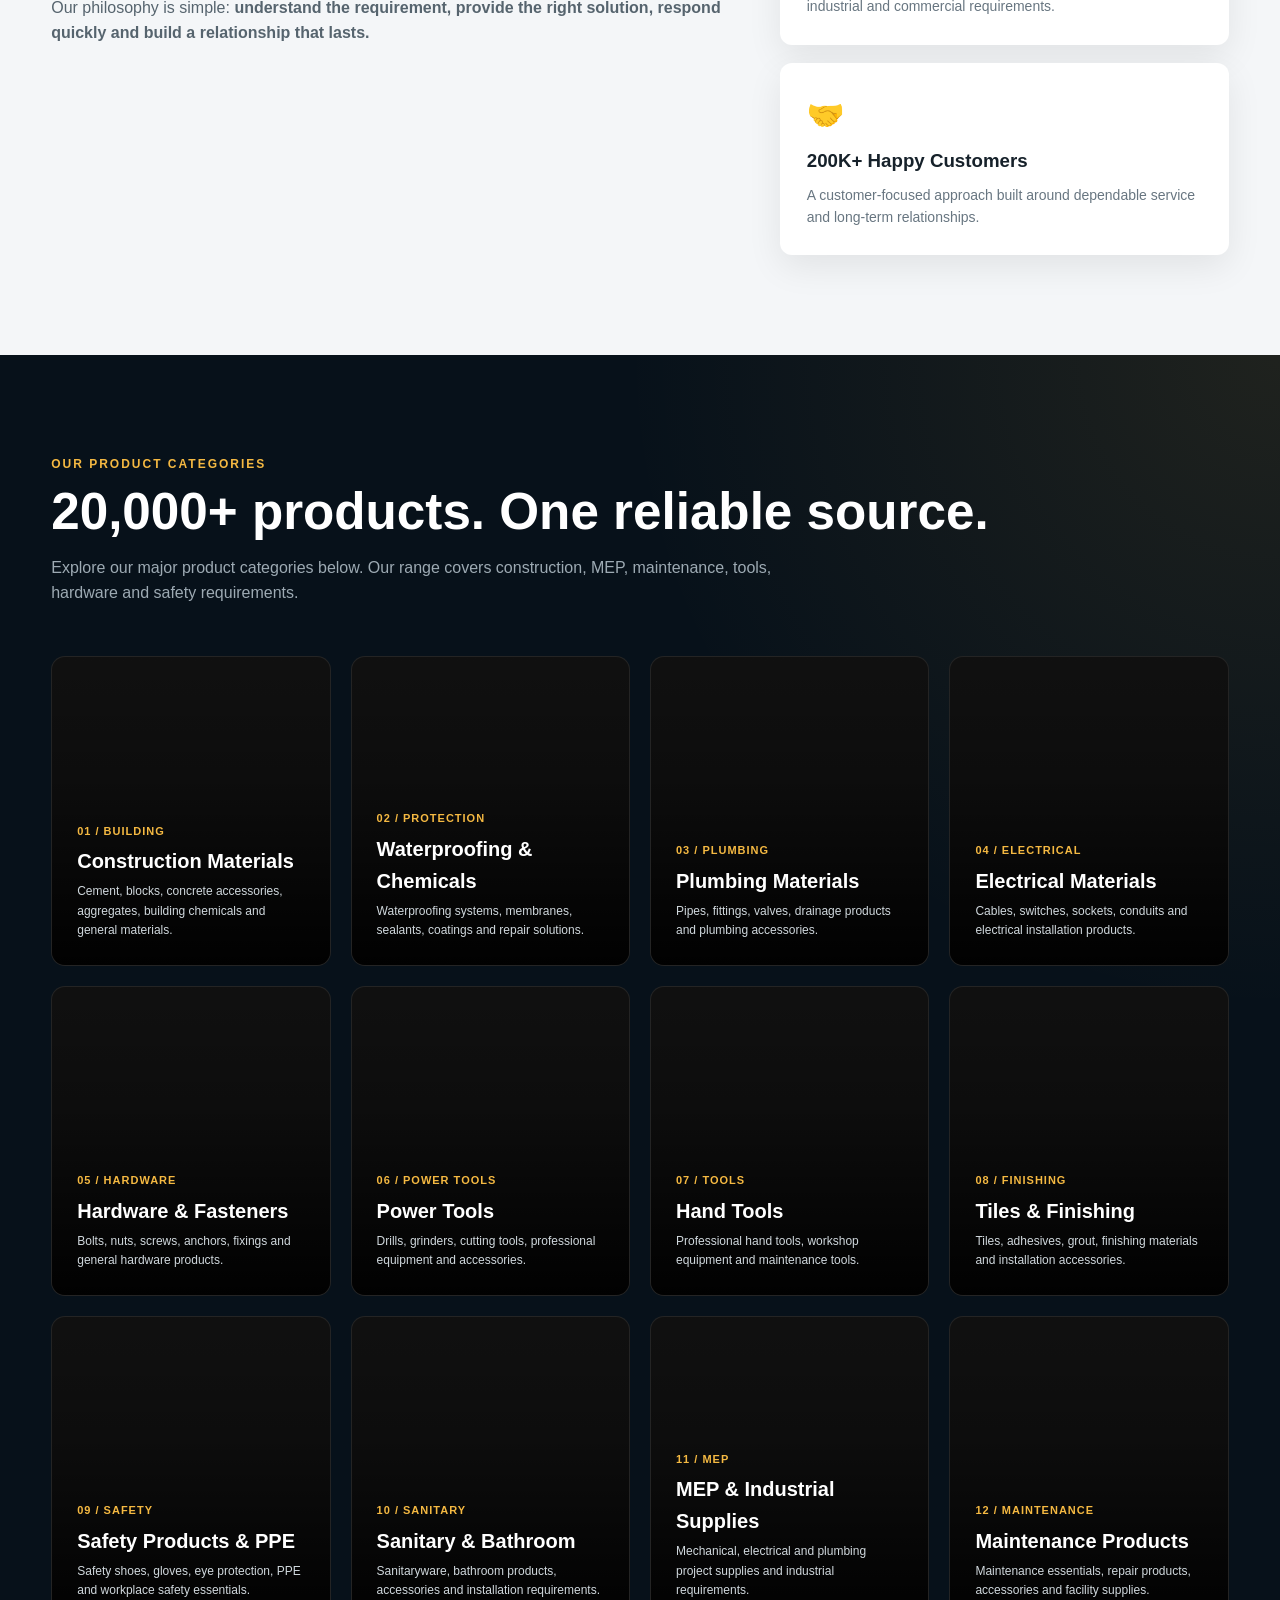
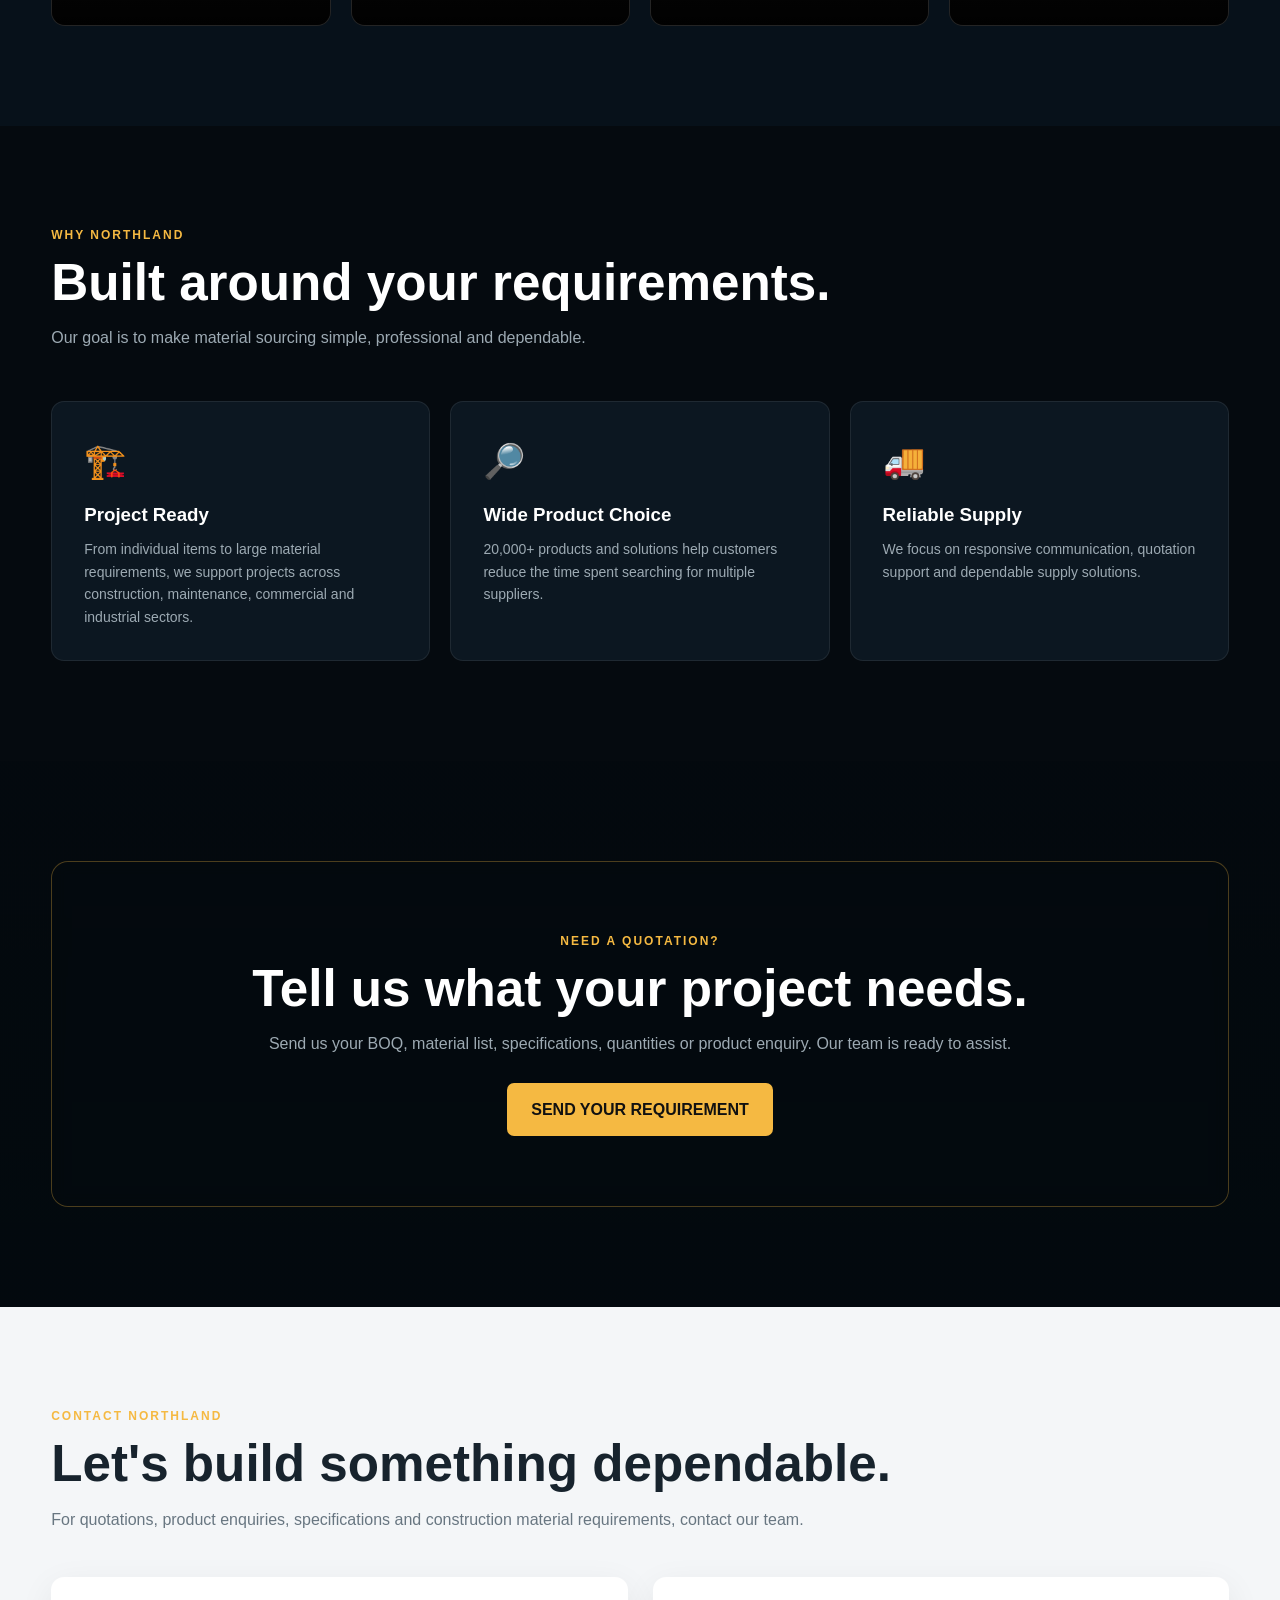
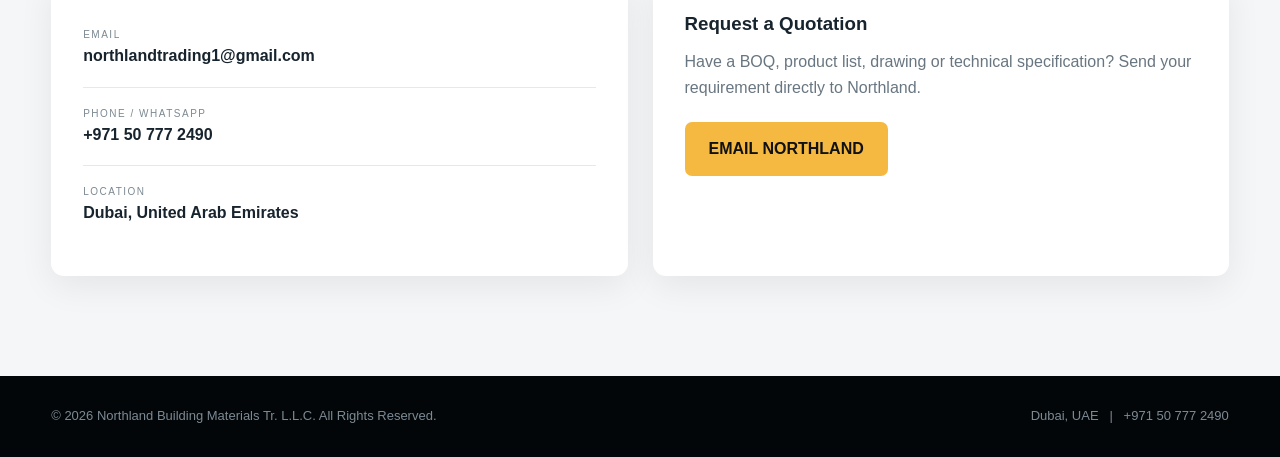
==== commit 680dd9b1: "Add files via upload" ====
--- a/index.html
+++ b/index.html
@@ -1,55 +1,1584 @@
-<!doctype html>
+<!DOCTYPE html>
 <html lang="en">
 <head>
-<meta charset="utf-8"><meta name="viewport" content="width=device-width,initial-scale=1">
+<meta charset="UTF-8">
+<meta name="viewport" content="width=device-width, initial-scale=1.0">
+
 <title>Northland Building Materials Tr. L.L.C. | Dubai</title>
-<meta name="description" content="Northland Building Materials — one reliable source for construction materials, cement, waterproofing, plumbing, electrical, hardware, tiles, safety supplies and project-specific materials in Dubai, UAE.">
-<link rel="preconnect" href="https://fonts.googleapis.com"><link rel="preconnect" href="https://fonts.gstatic.com" crossorigin>
-<link href="https://fonts.googleapis.com/css2?family=Barlow+Condensed:wght@500;600;700;800&family=Inter:wght@400;500;600;700;800&display=swap" rel="stylesheet">
+
+<meta name="description" content="Northland Building Materials Tr. L.L.C. - Dubai's trusted source for construction materials, plumbing, electrical, waterproofing, hardware, power tools, tiles and safety products.">
+
 <style>
-:root{--navy:#071a36;--navy2:#0c2b55;--red:#e3272e;--gold:#e3aa4c;--white:#fff;--ink:#13233a;--muted:#667085;--soft:#f4f6f9;--line:rgba(7,26,54,.12);--shadow:0 22px 60px rgba(4,18,40,.16)}
-*{box-sizing:border-box}html{scroll-behavior:smooth}body{margin:0;font-family:Inter,Arial,sans-serif;color:var(--ink);background:#fff;overflow-x:hidden}a{text-decoration:none;color:inherit}img{max-width:100%;display:block}.container{width:min(1180px,92%);margin:auto}
-.topbar{background:#04132a;color:#dce6f5;font-size:12px;padding:9px 0}.topbar .inner{display:flex;justify-content:space-between;gap:20px;align-items:center}.topbar span{opacity:.9}.top-actions{display:flex;gap:18px}.top-actions a:hover{color:#fff}
-header{position:absolute;top:38px;left:0;width:100%;z-index:20}.nav{height:82px;border:1px solid rgba(255,255,255,.16);background:rgba(4,19,42,.76);backdrop-filter:blur(16px);display:flex;align-items:center;justify-content:space-between;padding:10px 18px;border-radius:18px}.brand{display:flex;align-items:center;gap:12px;color:#fff}.brand img{width:180px;height:58px;object-fit:contain;object-position:left center;background:#fff;border-radius:8px;padding:3px}.brand small{display:none}.links{display:flex;gap:26px;color:#dfe7f2;font-size:13px;font-weight:700;text-transform:uppercase;letter-spacing:.05em}.links a:hover{color:#fff}.nav-cta{display:flex;gap:9px}.btn{display:inline-flex;align-items:center;justify-content:center;gap:9px;padding:13px 19px;border-radius:9px;font-weight:800;font-size:13px;border:1px solid transparent;cursor:pointer;transition:.25s}.btn-red{background:var(--red);color:#fff}.btn-red:hover{transform:translateY(-2px);box-shadow:0 12px 25px rgba(227,39,46,.28)}.btn-outline{border-color:rgba(255,255,255,.35);color:#fff}.btn-outline:hover{background:#fff;color:var(--navy)}
-.hero{min-height:850px;position:relative;display:flex;align-items:center;color:#fff;background:linear-gradient(90deg,rgba(3,16,35,.96) 0%,rgba(3,16,35,.76) 42%,rgba(3,16,35,.25) 76%,rgba(3,16,35,.35)),url('https://www.theemiratesdirectory.com/uploads/blogs/real-estate-companies-uae-2026-20260413172346-904.webp') center/cover}.hero:after{content:"";position:absolute;inset:auto 0 0;height:170px;background:linear-gradient(transparent,#fff);z-index:1}.hero-content{position:relative;z-index:2;padding-top:90px;max-width:760px}.eyebrow{display:inline-flex;gap:10px;align-items:center;text-transform:uppercase;letter-spacing:.16em;font-size:12px;font-weight:800;color:#f0c56e;margin-bottom:18px}.eyebrow:before{content:"";width:38px;height:2px;background:var(--gold)}h1{font-family:'Barlow Condensed',sans-serif;font-size:clamp(72px,9vw,132px);line-height:.82;margin:0 0 25px;letter-spacing:-.025em;text-transform:uppercase}h1 span{color:#f0c56e}.hero-copy{font-size:18px;line-height:1.8;color:#d9e2ee;max-width:650px}.hero-buttons{display:flex;gap:12px;flex-wrap:wrap;margin-top:30px}.hero-stats{display:flex;gap:36px;margin-top:50px;flex-wrap:wrap}.stat strong{display:block;font-family:'Barlow Condensed';font-size:48px;line-height:.9}.stat span{font-size:11px;color:#aebed2;text-transform:uppercase;letter-spacing:.12em}
-.marquee{background:var(--red);color:#fff;overflow:hidden;white-space:nowrap;border-top:5px solid var(--gold)}.marquee-track{display:inline-block;padding:16px 0;animation:move 25s linear infinite;font-weight:800;letter-spacing:.12em;font-size:12px;text-transform:uppercase}@keyframes move{to{transform:translateX(-50%)}}
-section{padding:110px 0}.section-head{display:flex;justify-content:space-between;gap:40px;align-items:end;margin-bottom:46px}.kicker{color:var(--red);font-size:12px;font-weight:900;text-transform:uppercase;letter-spacing:.16em}.section-head h2{font-family:'Barlow Condensed';font-size:64px;line-height:.9;margin:9px 0 0;text-transform:uppercase;color:var(--navy)}.section-head p{max-width:480px;color:var(--muted);line-height:1.8;margin:0}
-.about{background:#f5f7fa}.about-grid{display:grid;grid-template-columns:1.1fr .9fr;gap:70px;align-items:center}.about-copy p{font-size:16px;line-height:1.9;color:#536176}.about-copy p.lead{font-size:20px;color:var(--ink);font-weight:600}.about-card{position:relative;min-height:500px;border-radius:30px;overflow:hidden;background:url('https://www.ferreteriachacabuco.cl/cdn/shop/articles/fd27443c-f441-4964-938e-c24e25948095.png?v=1772467913&width=1500') center/cover;box-shadow:var(--shadow)}.about-card:before{content:"";position:absolute;inset:0;background:linear-gradient(145deg,rgba(7,26,54,.08),rgba(7,26,54,.82))}.about-card .floating{position:absolute;left:28px;right:28px;bottom:28px;background:rgba(255,255,255,.96);border-radius:18px;padding:24px;display:grid;grid-template-columns:1fr 1fr;gap:18px}.floating b{font-family:'Barlow Condensed';font-size:42px;color:var(--navy)}.floating span{display:block;color:var(--muted);font-size:12px;text-transform:uppercase;letter-spacing:.08em;font-weight:800}
-.values{display:grid;grid-template-columns:repeat(5,1fr);gap:1px;background:var(--line);border:1px solid var(--line);border-radius:22px;overflow:hidden}.value{background:#fff;padding:28px 22px;min-height:190px}.value .ico{width:45px;height:45px;border-radius:12px;background:#eef3f9;display:grid;place-items:center;color:var(--red);font-size:20px;margin-bottom:20px}.value h3{font-size:14px;margin:0 0 9px;text-transform:uppercase}.value p{font-size:12px;line-height:1.6;color:var(--muted);margin:0}
-.products{background:#fff}.product-grid{display:grid;grid-template-columns:repeat(3,1fr);gap:18px}.product{height:420px;border-radius:22px;overflow:hidden;position:relative;background:#ddd;box-shadow:0 12px 35px rgba(7,26,54,.09);isolation:isolate}.product img{position:absolute;inset:0;width:100%;height:100%;object-fit:cover;transition:.6s}.product:after{content:"";position:absolute;inset:0;background:linear-gradient(0deg,rgba(4,16,34,.94),rgba(4,16,34,.04) 72%);z-index:1}.product:hover img{transform:scale(1.06)}.product-info{position:absolute;z-index:2;left:25px;right:25px;bottom:23px;color:#fff}.product-no{font-size:10px;letter-spacing:.18em;color:#f0c56e;font-weight:800}.product h3{font-family:'Barlow Condensed';font-size:38px;line-height:.9;margin:7px 0}.product p{font-size:12px;line-height:1.55;color:#cbd7e6;margin:0 0 15px}.mini-link{font-size:11px;font-weight:900;text-transform:uppercase;letter-spacing:.1em;color:#fff}.mini-link:after{content:'  →';color:#f0c56e}
-.projects{background:var(--navy);color:#fff;position:relative;overflow:hidden}.projects:before{content:"";position:absolute;width:500px;height:500px;border:1px solid rgba(227,170,76,.22);border-radius:50%;right:-180px;top:-170px}.projects .section-head h2{color:#fff}.projects .section-head p{color:#b6c3d4}.project-grid{display:grid;grid-template-columns:1.25fr .75fr;gap:18px}.project-main,.project-small{position:relative;overflow:hidden;border-radius:22px;min-height:500px}.project-small{min-height:241px}.project-grid img{position:absolute;width:100%;height:100%;object-fit:cover;inset:0}.project-grid .overlay{position:absolute;inset:0;background:linear-gradient(0deg,rgba(0,0,0,.78),rgba(0,0,0,.02));display:flex;align-items:end;padding:30px}.project-stack{display:grid;gap:18px}.project-grid h3{font-family:'Barlow Condensed';font-size:43px;margin:0;text-transform:uppercase}.project-grid p{font-size:12px;line-height:1.6;color:#cdd8e6;max-width:520px}.project-tag{color:#f0c56e;font-size:10px;letter-spacing:.16em;font-weight:900;text-transform:uppercase}
-.process{background:#f5f7fa}.process-grid{display:grid;grid-template-columns:repeat(4,1fr);gap:16px}.step{background:#fff;padding:30px;border-radius:18px;border:1px solid var(--line);position:relative}.step b{font-family:'Barlow Condensed';font-size:54px;color:#d9e0e9}.step h3{font-size:15px;text-transform:uppercase}.step p{font-size:12px;line-height:1.7;color:var(--muted)}
-.contact{background:#fff}.contact-box{border-radius:28px;background:linear-gradient(135deg,#071a36,#0c2b55);padding:65px;color:#fff;display:grid;grid-template-columns:1fr 1fr;gap:60px;position:relative;overflow:hidden}.contact-box:after{content:"NL";position:absolute;right:-45px;bottom:-120px;font-family:'Barlow Condensed';font-weight:800;font-size:360px;color:rgba(255,255,255,.035)}.contact-box h2{font-family:'Barlow Condensed';font-size:70px;line-height:.86;text-transform:uppercase;margin:12px 0 20px;position:relative;z-index:1}.contact-box p{color:#c6d2e2;line-height:1.8;max-width:560px;position:relative;z-index:1}.contact-list{display:grid;gap:14px;position:relative;z-index:1}.contact-item{background:rgba(255,255,255,.08);border:1px solid rgba(255,255,255,.11);padding:18px 20px;border-radius:14px}.contact-item small{display:block;color:#9fb0c5;font-size:10px;text-transform:uppercase;letter-spacing:.15em;margin-bottom:5px}.contact-item strong{font-size:15px}.contact-buttons{display:flex;gap:10px;margin-top:24px;position:relative;z-index:2}
-footer{background:#031127;color:#fff;padding:55px 0 25px}.footer-top{display:flex;justify-content:space-between;gap:30px;align-items:center;padding-bottom:35px;border-bottom:1px solid rgba(255,255,255,.1)}.footer-logo{background:#fff;border-radius:9px;padding:5px;width:210px}.footer-tag{color:#aebbd0;font-size:13px;line-height:1.7;max-width:450px}.footer-bottom{display:flex;justify-content:space-between;gap:20px;padding-top:22px;color:#8191a7;font-size:11px}.float-wa{position:fixed;right:24px;bottom:24px;width:62px;height:62px;border-radius:50%;background:#19b75a;color:#fff;display:grid;place-items:center;font-size:27px;box-shadow:0 18px 35px rgba(25,183,90,.35);z-index:50;border:3px solid #fff}.backtop{position:fixed;left:22px;bottom:22px;width:42px;height:42px;border-radius:50%;background:#fff;border:1px solid var(--line);display:grid;place-items:center;z-index:40;color:var(--navy)}
-@media(max-width:900px){.links{display:none}.nav{height:72px}.brand img{width:165px}.hero{min-height:760px}.about-grid,.contact-box,.project-grid{grid-template-columns:1fr}.values{grid-template-columns:1fr 1fr}.product-grid{grid-template-columns:1fr 1fr}.process-grid{grid-template-columns:1fr 1fr}.section-head{align-items:start;flex-direction:column}.contact-box{padding:38px}.contact-box h2{font-size:58px}}
-@media(max-width:600px){.topbar .inner{justify-content:center}.topbar .top-actions{display:none}header{top:38px}.nav{padding:8px 10px}.nav-cta .btn-outline{display:none}.nav-cta .btn{padding:10px 12px}.hero{min-height:720px;background-position:60% center}.hero-content{padding-top:80px}h1{font-size:70px}.hero-copy{font-size:15px}.hero-stats{gap:20px}.stat strong{font-size:39px}.values,.product-grid,.process-grid{grid-template-columns:1fr}.product{height:390px}.section-head h2{font-size:52px}.project-main,.project-small{min-height:360px}.contact-box h2{font-size:50px}.footer-top,.footer-bottom{flex-direction:column;align-items:flex-start}.float-wa{right:16px;bottom:16px}}
+*{
+    margin:0;
+    padding:0;
+    box-sizing:border-box;
+}
+
+html{
+    scroll-behavior:smooth;
+}
+
+body{
+    font-family:Arial,Helvetica,sans-serif;
+    background:#05090d;
+    color:#fff;
+    line-height:1.6;
+}
+
+a{
+    text-decoration:none;
+    color:inherit;
+}
+
+.container{
+    width:92%;
+    max-width:1250px;
+    margin:auto;
+}
+
+/* ================= HEADER ================= */
+
+header{
+    position:fixed;
+    top:0;
+    left:0;
+    width:100%;
+    z-index:9999;
+    background:rgba(3,8,12,.88);
+    backdrop-filter:blur(15px);
+    border-bottom:1px solid rgba(255,255,255,.08);
+}
+
+.navbar{
+    min-height:82px;
+    display:flex;
+    justify-content:space-between;
+    align-items:center;
+    gap:25px;
+}
+
+.brand{
+    display:flex;
+    align-items:center;
+}
+
+.brand img{
+    width:150px;
+    height:70px;
+    object-fit:contain;
+    object-position:left center;
+    background:transparent;
+    border-radius:0;
+    padding:0;
+}
+
+.logo-fallback{
+    display:none;
+    font-size:21px;
+    font-weight:900;
+    letter-spacing:2px;
+}
+
+.logo-fallback span{
+    color:#f5b942;
+}
+
+.nav-links{
+    display:flex;
+    align-items:center;
+    gap:26px;
+}
+
+.nav-links a{
+    font-size:13px;
+    font-weight:bold;
+    color:#dbe2e7;
+    transition:.3s;
+}
+
+.nav-links a:hover{
+    color:#f5b942;
+}
+
+.nav-quote{
+    background:#f5b942;
+    color:#111!important;
+    padding:12px 18px;
+    border-radius:6px;
+}
+
+/* ================= HERO ================= */
+
+.hero{
+    min-height:100vh;
+    position:relative;
+    display:flex;
+    align-items:center;
+    overflow:hidden;
+}
+
+.hero-slider{
+    position:absolute;
+    inset:0;
+}
+
+.hero-slide{
+    position:absolute;
+    inset:0;
+    background-size:cover;
+    background-position:center;
+    opacity:0;
+    animation:slideShow 30s infinite;
+}
+
+.hero-slide:nth-child(1){
+    background-image:url("https://images.unsplash.com/photo-1512453979798-5ea266f8880c?auto=format&fit=crop&w=2200&q=90");
+    animation-delay:0s;
+}
+
+.hero-slide:nth-child(2){
+    background-image:url("https://images.unsplash.com/photo-1518684079-3c830dcef090?auto=format&fit=crop&w=2200&q=90");
+    animation-delay:6s;
+}
+
+.hero-slide:nth-child(3){
+    background-image:url("https://images.unsplash.com/photo-1539650116574-75c0c6d73f6e?auto=format&fit=crop&w=2200&q=90");
+    animation-delay:12s;
+}
+
+.hero-slide:nth-child(4){
+    background-image:url("https://images.unsplash.com/photo-1526495124232-a04e1849168c?auto=format&fit=crop&w=2200&q=90");
+    animation-delay:18s;
+}
+
+.hero-slide:nth-child(5){
+    background-image:url("https://images.unsplash.com/photo-1518684079-3c830dcef090?auto=format&fit=crop&w=2200&q=90");
+    animation-delay:24s;
+}
+
+.hero-slider:after{
+    content:"";
+    position:absolute;
+    inset:0;
+    background:
+        linear-gradient(
+            90deg,
+            rgba(2,7,11,.94),
+            rgba(2,7,11,.72),
+            rgba(2,7,11,.28)
+        );
+}
+
+@keyframes slideShow{
+    0%{
+        opacity:0;
+        transform:scale(1.08);
+    }
+
+    5%{
+        opacity:1;
+    }
+
+    18%{
+        opacity:1;
+    }
+
+    23%{
+        opacity:0;
+        transform:scale(1);
+    }
+
+    100%{
+        opacity:0;
+    }
+}
+
+.hero-content{
+    position:relative;
+    z-index:3;
+    max-width:850px;
+    padding-top:100px;
+}
+
+.hero-tag{
+    display:inline-block;
+    color:#f5b942;
+    border:1px solid rgba(245,185,66,.55);
+    padding:8px 16px;
+    border-radius:30px;
+    font-size:12px;
+    letter-spacing:2px;
+    font-weight:bold;
+    margin-bottom:22px;
+    background:rgba(0,0,0,.3);
+}
+
+.hero h1{
+    font-size:clamp(44px,7vw,82px);
+    line-height:.98;
+    letter-spacing:-3px;
+    margin-bottom:25px;
+}
+
+.hero h1 span{
+    color:#f5b942;
+}
+
+.hero-text{
+    font-size:18px;
+    color:#d2dbe1;
+    max-width:780px;
+    margin-bottom:32px;
+}
+
+.buttons{
+    display:flex;
+    gap:14px;
+    flex-wrap:wrap;
+}
+
+.btn{
+    display:inline-block;
+    padding:14px 24px;
+    border-radius:7px;
+    font-weight:800;
+    transition:.3s;
+}
+
+.btn-gold{
+    background:#f5b942;
+    color:#111;
+}
+
+.btn-gold:hover{
+    background:#ffd66b;
+    transform:translateY(-3px);
+}
+
+.btn-outline{
+    border:1px solid rgba(255,255,255,.4);
+    background:rgba(0,0,0,.2);
+}
+
+.btn-outline:hover{
+    border-color:#f5b942;
+    color:#f5b942;
+}
+
+.stats{
+    margin-top:50px;
+    max-width:800px;
+    display:grid;
+    grid-template-columns:repeat(3,1fr);
+    background:rgba(3,10,15,.7);
+    border:1px solid rgba(255,255,255,.13);
+    border-radius:12px;
+    overflow:hidden;
+    backdrop-filter:blur(10px);
+}
+
+.stat{
+    padding:20px 25px;
+    border-right:1px solid rgba(255,255,255,.1);
+}
+
+.stat:last-child{
+    border-right:0;
+}
+
+.stat strong{
+    display:block;
+    color:#f5b942;
+    font-size:29px;
+}
+
+.stat small{
+    color:#9daab3;
+    font-size:10px;
+    letter-spacing:1px;
+}
+
+/* ================= GENERAL ================= */
+
+section{
+    padding:100px 0;
+}
+
+.label{
+    color:#f5b942;
+    text-transform:uppercase;
+    letter-spacing:2px;
+    font-size:12px;
+    font-weight:900;
+}
+
+.title{
+    font-size:clamp(32px,4vw,52px);
+    line-height:1.08;
+    margin:10px 0 15px;
+}
+
+.description{
+    color:#9daab3;
+    max-width:780px;
+}
+
+/* ================= ABOUT ================= */
+
+.about{
+    background:#f4f6f8;
+    color:#16212a;
+}
+
+.about .description{
+    color:#66747e;
+}
+
+.about-grid{
+    margin-top:50px;
+    display:grid;
+    grid-template-columns:1.2fr .8fr;
+    gap:55px;
+}
+
+.about-text p{
+    color:#56646e;
+    margin-bottom:18px;
+}
+
+.about-boxes{
+    display:grid;
+    gap:18px;
+}
+
+.about-box{
+    background:#fff;
+    padding:27px;
+    border-radius:12px;
+    box-shadow:0 12px 35px rgba(0,0,0,.08);
+}
+
+.about-box .icon{
+    font-size:30px;
+}
+
+.about-box h3{
+    margin:8px 0;
+}
+
+.about-box p{
+    color:#687681;
+    font-size:14px;
+}
+
+/* ================= PRODUCTS ================= */
+
+.products{
+    background:
+        radial-gradient(circle at top right,rgba(245,185,66,.1),transparent 35%),
+        #07111a;
+}
+
+.product-grid{
+    margin-top:50px;
+    display:grid;
+    grid-template-columns:repeat(4,1fr);
+    gap:20px;
+}
+
+.product-card{
+    height:310px;
+    position:relative;
+    overflow:hidden;
+    border-radius:14px;
+    background:#111;
+    border:1px solid rgba(255,255,255,.08);
+    transition:.4s;
+}
+
+.product-card img{
+    width:100%;
+    height:100%;
+    object-fit:cover;
+    transition:.6s;
+}
+
+.product-card:hover img{
+    transform:scale(1.1);
+}
+
+.product-card:after{
+    content:"";
+    position:absolute;
+    inset:0;
+    background:
+        linear-gradient(
+            to top,
+            rgba(0,0,0,.94),
+            rgba(0,0,0,.25) 60%,
+            rgba(0,0,0,.05)
+        );
+}
+
+.product-info{
+    position:absolute;
+    z-index:2;
+    bottom:0;
+    left:0;
+    width:100%;
+    padding:25px;
+}
+
+.product-number{
+    color:#f5b942;
+    font-size:11px;
+    font-weight:bold;
+    letter-spacing:1px;
+}
+
+.product-info h3{
+    font-size:20px;
+    margin:5px 0;
+}
+
+.product-info p{
+    color:#d0d8dd;
+    font-size:12px;
+}
+
+.product-card:hover{
+    transform:translateY(-7px);
+    border-color:rgba(245,185,66,.45);
+}
+
+/* ================= PRODUCT IMAGES ================= */
+
+.construction{
+    background-image:url("https://images.unsplash.com/photo-1503387762-592deb58ef4e?auto=format&fit=crop&w=1200&q=90");
+}
+
+.waterproofing{
+    background-image:url("https://images.unsplash.com/photo-1621905251189-08b45d6a269e?auto=format&fit=crop&w=1200&q=90");
+}
+
+.plumbing{
+    background-image:url("https://images.unsplash.com/photo-1585704032915-c3400ca199e7?auto=format&fit=crop&w=1200&q=90");
+}
+
+.electrical{
+    background-image:url("https://images.unsplash.com/photo-1621905252507-b35492cc74b4?auto=format&fit=crop&w=1200&q=90");
+}
+
+.hardware{
+    background-image:url("https://images.unsplash.com/photo-1530124566582-a618bc2615dc?auto=format&fit=crop&w=1200&q=90");
+}
+
+.tools{
+    background-image:url("https://images.unsplash.com/photo-1504148455328-c376907d081c?auto=format&fit=crop&w=1200&q=90");
+}
+
+.tiles{
+    background-image:url("https://images.unsplash.com/photo-1600607687920-4e2a09cf159d?auto=format&fit=crop&w=1200&q=90");
+}
+
+.safety{
+    background-image:url("https://images.unsplash.com/photo-1586864387967-d02ef85d93e8?auto=format&fit=crop&w=1200&q=90");
+}
+
+.sanitary{
+    background-image:url("https://images.unsplash.com/photo-1584622650111-993a426fbf0a?auto=format&fit=crop&w=1200&q=90");
+}
+
+.mep{
+    background-image:url("https://images.unsplash.com/photo-1581092160607-ee22621dd758?auto=format&fit=crop&w=1200&q=90");
+}
+
+.maintenance{
+    background-image:url("https://images.unsplash.com/photo-1581578731548-c64695cc6952?auto=format&fit=crop&w=1200&q=90");
+}
+
+.handtools{
+    background-image:url("https://images.unsplash.com/photo-1581147036324-c17ac41f4a37?auto=format&fit=crop&w=1200&q=90");
+}
+
+/* ================= WHY ================= */
+
+.why{
+    background:#050a0f;
+}
+
+.why-grid{
+    margin-top:50px;
+    display:grid;
+    grid-template-columns:repeat(3,1fr);
+    gap:20px;
+}
+
+.why-card{
+    padding:32px;
+    border:1px solid rgba(255,255,255,.08);
+    border-radius:13px;
+    background:#0c1721;
+}
+
+.why-icon{
+    font-size:34px;
+}
+
+.why-card h3{
+    margin:12px 0 8px;
+}
+
+.why-card p{
+    color:#9daab3;
+    font-size:14px;
+}
+
+/* ================= CTA ================= */
+
+.cta{
+    text-align:center;
+    background:
+        linear-gradient(rgba(3,9,14,.88),rgba(3,9,14,.94)),
+        url("https://images.unsplash.com/photo-1512453979798-5ea266f8880c?auto=format&fit=crop&w=2200&q=90");
+    background-size:cover;
+    background-position:center;
+}
+
+.cta-box{
+    padding:70px 25px;
+    border-radius:17px;
+    border:1px solid rgba(245,185,66,.3);
+    background:rgba(4,10,15,.5);
+    backdrop-filter:blur(8px);
+}
+
+.cta-box .description{
+    margin:auto;
+}
+
+/* ================= CONTACT ================= */
+
+.contact{
+    background:#f4f6f8;
+    color:#17232d;
+}
+
+.contact .description{
+    color:#687681;
+}
+
+.contact-grid{
+    margin-top:45px;
+    display:grid;
+    grid-template-columns:1fr 1fr;
+    gap:25px;
+}
+
+.contact-card{
+    background:#fff;
+    padding:32px;
+    border-radius:13px;
+    box-shadow:0 10px 35px rgba(0,0,0,.07);
+}
+
+.contact-item{
+    padding:18px 0;
+    border-bottom:1px solid #e5e9ec;
+}
+
+.contact-item:last-child{
+    border:0;
+}
+
+.contact-item small{
+    display:block;
+    color:#7c8992;
+    font-size:10px;
+    letter-spacing:1.5px;
+}
+
+.contact-item a{
+    color:#17232d;
+    font-weight:bold;
+}
+
+.contact-item a:hover{
+    color:#c28d17;
+}
+
+.contact-card p{
+    color:#687681;
+    margin:10px 0 22px;
+}
+
+/* ================= FOOTER ================= */
+
+footer{
+    background:#020609;
+    color:#7d8a93;
+    padding:30px 0;
+    font-size:13px;
+}
+
+.footer{
+    display:flex;
+    justify-content:space-between;
+    flex-wrap:wrap;
+    gap:20px;
+}
+
+/* ================= WHATSAPP ================= */
+
+.whatsapp{
+    position:fixed;
+    right:24px;
+    bottom:24px;
+    z-index:9998;
+    width:60px;
+    height:60px;
+    display:flex;
+    align-items:center;
+    justify-content:center;
+    border-radius:50%;
+    background:#25D366;
+    color:white;
+    font-size:28px;
+    box-shadow:0 8px 30px rgba(0,0,0,.4);
+    transition:.3s;
+}
+
+.whatsapp:hover{
+    transform:scale(1.1);
+}
+
+/* ================= MOBILE ================= */
+
+@media(max-width:1000px){
+
+    .nav-links{
+        display:none;
+    }
+
+    .about-grid{
+        grid-template-columns:1fr;
+    }
+
+    .product-grid{
+        grid-template-columns:repeat(2,1fr);
+    }
+
+    .why-grid{
+        grid-template-columns:1fr;
+    }
+
+    .contact-grid{
+        grid-template-columns:1fr;
+    }
+}
+
+@media(max-width:600px){
+
+    .navbar{
+        min-height:72px;
+    }
+
+    .brand img{
+        width:130px;
+        height:62px;
+    }
+
+    .hero-content{
+        padding-top:90px;
+    }
+
+    .hero h1{
+        font-size:44px;
+    }
+
+    .hero-text{
+        font-size:16px;
+    }
+
+    .stats{
+        grid-template-columns:1fr;
+    }
+
+    .stat{
+        border-right:0;
+        border-bottom:1px solid rgba(255,255,255,.1);
+    }
+
+    .stat:last-child{
+        border-bottom:0;
+    }
+
+    .product-grid{
+        grid-template-columns:1fr;
+    }
+
+    .product-card{
+        height:300px;
+    }
+
+    section{
+        padding:75px 0;
+    }
+
+    .whatsapp{
+        right:18px;
+        bottom:18px;
+    }
+}
+
 </style>
 </head>
+
 <body>
-<div class="topbar"><div class="container inner"><span>Dubai, UAE · Building materials, tools & project supplies</span><div class="top-actions"><a href="mailto:northlandtrading1@gmail.com">northlandtrading1@gmail.com</a><a href="tel:+971507772490">+971 50 777 2490</a></div></div></div>
-<header><div class="container nav"><a class="brand" href="#home"><img src="northland-logo.png" alt="Northland Building Materials logo"></a><nav class="links"><a href="#about">About</a><a href="#products">Products</a><a href="#why">Why Northland</a><a href="#projects">Dubai</a><a href="#contact">Contact</a></nav><div class="nav-cta"><a class="btn btn-outline" href="mailto:northlandtrading1@gmail.com">Email</a><a class="btn btn-red" href="https://wa.me/971507772490?text=Hello%20Northland%2C%20I%20would%20like%20a%20quotation.">WhatsApp</a></div></div></header>
-<main id="home">
-<section class="hero"><div class="container hero-content"><div class="eyebrow">One source · Complete solutions</div><h1>Built on <span>quality.</span><br>Delivering trust.</h1><p class="hero-copy">From foundations to finishing, Northland Building Materials connects contractors, developers, site teams and customers with dependable construction materials, tools and project supplies — helping every job move forward with confidence.</p><div class="hero-buttons"><a class="btn btn-red" href="#products">Explore products →</a><a class="btn btn-outline" href="https://wa.me/971507772490?text=Hello%20Northland%2C%20I%20need%20help%20with%20building%20materials.">Chat on WhatsApp</a></div><div class="hero-stats"><div class="stat"><strong>20K+</strong><span>Products</span></div><div class="stat"><strong>200K+</strong><span>Happy customers</span></div><div class="stat"><strong>UAE</strong><span>Project support</span></div></div></div></section>
-<div class="marquee"><div class="marquee-track">CONSTRUCTION MATERIALS · CEMENT & BLOCKS · WATERPROOFING · ADHESIVES · PLUMBING · ELECTRICAL · HARDWARE · TILES & FLOORING · SAFETY SUPPLIES · PROJECT MATERIALS · &nbsp; CONSTRUCTION MATERIALS · CEMENT & BLOCKS · WATERPROOFING · ADHESIVES · PLUMBING · ELECTRICAL · HARDWARE · TILES & FLOORING · SAFETY SUPPLIES · PROJECT MATERIALS ·</div></div>
-<section id="about" class="about"><div class="container about-grid"><div class="about-copy"><div class="kicker">About Northland</div><h2 class="section-head" style="display:block;margin:10px 0 28px"><span style="display:block;font-family:'Barlow Condensed';font-size:64px;line-height:.9;color:var(--navy);text-transform:uppercase">A reliable partner<br><span style="color:var(--red)">for every project.</span></span></h2><p class="lead">Northland Building Materials Tr. L.L.C. is built around a simple promise: make sourcing easier, faster and more dependable for the people who build.</p><p>Whether you are preparing a major commercial project, a villa, a fit-out, a maintenance job or an urgent site requirement, our goal is to help you find the right material without the usual sourcing headaches. Our broad portfolio brings essential construction and finishing categories together in one convenient source.</p><p>With <strong>20,000+ products</strong> and a community of <strong>200K+ happy customers</strong>, Northland is positioned as a customer-first supply partner — focused on practical solutions, responsive communication, competitive value and dependable service.</p><p>Tell us what your project needs. Share your BOQ, material list or simply send a WhatsApp message. Our team can help you move from requirement to quotation with less friction.</p></div><div class="about-card"><div class="floating"><div><b>20,000+</b><span>Product range</span></div><div><b>200K+</b><span>Happy customers</span></div><div><b>01</b><span>Reliable source</span></div><div><b>∞</b><span>Project possibilities</span></div></div></div></div></section>
-<section id="why"><div class="container"><div class="section-head"><div><div class="kicker">Why customers choose us</div><h2>More than materials.<br><span style="color:var(--red)">A dependable supply partner.</span></h2></div><p>From product selection to communication and delivery coordination, Northland is designed around what customers actually need on site: quality, speed, clarity and support.</p></div><div class="values"><div class="value"><div class="ico">✓</div><h3>Premium quality</h3><p>Products sourced with a focus on dependable performance and trusted supply.</p></div><div class="value"><div class="ico">↗</div><h3>On-time delivery</h3><p>Reliable logistics support to help keep project schedules moving.</p></div><div class="value"><div class="ico">◆</div><h3>Reliable partner</h3><p>Transparent communication and a relationship-first approach.</p></div><div class="value"><div class="ico">◎</div><h3>Expert support</h3><p>Practical assistance when you need to identify or source materials.</p></div><div class="value"><div class="ico">₋</div><h3>Competitive value</h3><p>Smart sourcing focused on quality and overall project value.</p></div></div></div></section>
-<section id="products" class="products"><div class="container"><div class="section-head"><div><div class="kicker">Our product universe</div><h2>One place.<br><span style="color:var(--red)">Thousands of solutions.</span></h2></div><p>Explore the core categories Northland can support. For exact brands, specifications, quantities and availability, send your requirement directly to our team.</p></div><div class="product-grid">
-<article class="product"><img loading="lazy" src="https://ferreteriachacabuco.cl/cdn/shop/articles/fd27443c-f441-4964-938e-c24e25948095.png?v=1772467913&width=1500" alt="Construction and building materials"><div class="product-info"><div class="product-no">01 · CORE SUPPLY</div><h3>Construction & Building Materials</h3><p>Structural and general materials for foundations, walls, site work and finishing stages.</p><a class="mini-link" href="https://wa.me/971507772490?text=Please%20send%20me%20your%20Construction%20%26%20Building%20Materials%20options.">Request options</a></div></article>
-<article class="product"><img loading="lazy" src="https://images.tcdn.com.br/img/img_prod/1253947/bloco_de_concreto_estrutural_14_x_19_x_39cm_437_2_12fc7d2eff6dc7d92c4ea7c809564280.jpg" alt="Cement and concrete blocks"><div class="product-info"><div class="product-no">02 · STRUCTURE</div><h3>Cement, Blocks & Related Products</h3><p>Cement, concrete blocks, masonry essentials and related products for dependable construction.</p><a class="mini-link" href="https://wa.me/971507772490?text=Please%20quote%20Cement%2C%20Blocks%20%26%20Related%20Products.">Request quote</a></div></article>
-<article class="product"><img loading="lazy" src="https://sika.scene7.com/is/image/sika/glo-sika-packaging-products-tray?fit=crop%2C1&hei=1916&wid=1920" alt="Waterproofing products and sealants"><div class="product-info"><div class="product-no">03 · PROTECTION</div><h3>Waterproofing & Sealants</h3><p>Solutions for sealing, protection, joints, surfaces and moisture-management requirements.</p><a class="mini-link" href="https://wa.me/971507772490?text=Please%20quote%20Waterproofing%20%26%20Sealants.">Request quote</a></div></article>
-<article class="product"><img loading="lazy" src="https://static0.innoget.com/uploads/b447b42fff050af2968cd1317a5422533a42b942.png" alt="Construction adhesives and chemicals"><div class="product-info"><div class="product-no">04 · SPECIALTIES</div><h3>Adhesives & Chemicals</h3><p>Construction adhesives, sealants, bonding products and specialty chemical solutions.</p><a class="mini-link" href="https://wa.me/971507772490?text=Please%20quote%20Adhesives%20%26%20Construction%20Chemicals.">Request quote</a></div></article>
-<article class="product"><img loading="lazy" src="https://media.easy-peasy.ai/3ee7002f-ce51-4ef6-a3af-6eb16e1e854c/ac6663e8-b6fa-4760-86e7-533c8fdd56c7_medium.webp" alt="Plumbing pipes and fittings"><div class="product-info"><div class="product-no">05 · MEP</div><h3>Plumbing Materials</h3><p>Pipes, fittings and installation essentials for residential, commercial and project plumbing.</p><a class="mini-link" href="https://wa.me/971507772490?text=Please%20quote%20Plumbing%20Materials.">Request quote</a></div></article>
-<article class="product"><img loading="lazy" src="https://newrisingstartrading.com/assets/img/electical4.png" alt="Electrical cables and materials"><div class="product-info"><div class="product-no">06 · MEP</div><h3>Electrical Materials</h3><p>Cables, switches, distribution components, lighting and essential electrical materials.</p><a class="mini-link" href="https://wa.me/971507772490?text=Please%20quote%20Electrical%20Materials.">Request quote</a></div></article>
-<article class="product"><img loading="lazy" src="https://www.serteci.com/construction-tools-hardware-products.jpg" alt="Hardware and fasteners"><div class="product-info"><div class="product-no">07 · HARDWARE</div><h3>Hardware & Fasteners</h3><p>Fasteners, hand tools, accessories and practical hardware for everyday site requirements.</p><a class="mini-link" href="https://wa.me/971507772490?text=Please%20quote%20Hardware%20%26%20Fasteners.">Request quote</a></div></article>
-<article class="product"><img loading="lazy" src="https://vijayshankarmarble.com/assets/gallery-installation-DGC7JP5G.jpg" alt="Tiles and marble flooring"><div class="product-info"><div class="product-no">08 · FINISHING</div><h3>Tiles & Flooring Products</h3><p>Tile and flooring solutions for contemporary interiors, commercial spaces and finishing work.</p><a class="mini-link" href="https://wa.me/971507772490?text=Please%20quote%20Tiles%20%26%20Flooring%20Products.">Request quote</a></div></article>
-<article class="product"><img loading="lazy" src="https://hivizworkwear.net/cdn/shop/articles/PPE_c47476c2-ec05-4dc6-bd69-524f19c4288a.png?v=1776541746&width=1000" alt="Safety helmets vests boots and site supplies"><div class="product-info"><div class="product-no">09 · SITE READY</div><h3>Safety & General Site Supplies</h3><p>Safety helmets, vests, footwear, gloves and practical supplies for active work sites.</p><a class="mini-link" href="https://wa.me/971507772490?text=Please%20quote%20Safety%20%26%20General%20Site%20Supplies.">Request quote</a></div></article>
-<article class="product"><img loading="lazy" src="https://www.guptastores.in/_next/image?q=75&url=%2Fproducts%2Fambuja-cement.webp&w=3840" alt="Project-specific building materials"><div class="product-info"><div class="product-no">10 · PROJECT SUPPORT</div><h3>Other Project-Specific Materials</h3><p>Have a BOQ or unusual requirement? Send it over and let us help source the right solution.</p><a class="mini-link" href="https://wa.me/971507772490?text=I%20have%20a%20project-specific%20material%20requirement.%20Can%20you%20help%3F">Send requirement</a></div></article>
-</div></div></section>
-<section id="projects" class="projects"><div class="container"><div class="section-head"><div><div class="kicker">Dubai · UAE</div><h2>Materials for a city<br><span style="color:#f0c56e">that keeps building.</span></h2></div><p>Dubai’s skyline is a symbol of ambition, precision and constant progress. Northland is designed to support that same momentum — from everyday site requirements to larger project sourcing.</p></div><div class="project-grid"><div class="project-main"><img loading="lazy" src="https://www.theemiratesdirectory.com/uploads/blogs/real-estate-companies-uae-2026-20260413172346-904.webp" alt="Dubai skyline and construction"><div class="overlay"><div><div class="project-tag">Built for the UAE construction environment</div><h3>From foundations<br>to finishing.</h3><p>One dependable supply relationship can make a project easier to manage. Tell us what you need and we will help you move forward.</p><a class="btn btn-red" href="https://wa.me/971507772490?text=Hello%20Northland%2C%20I%20would%20like%20to%20discuss%20a%20project%20requirement.">Discuss your project</a></div></div></div><div class="project-stack"><div class="project-small"><img loading="lazy" src="https://www.theemiratesdirectory.com/uploads/blogs/real-estate-companies-uae-2026-20260413172346-904.webp" alt="Dubai aerial skyline"><div class="overlay"><div><div class="project-tag">Aerial perspective</div><h3>See the bigger picture.</h3></div></div></div><div class="project-small"><img loading="lazy" src="https://www.ferreteriachacabuco.cl/cdn/shop/articles/fd27443c-f441-4964-938e-c24e25948095.png?v=1772467913&width=1500" alt="Dubai industrial materials storage" onerror="this.style.display='none'"><div class="overlay" style="background:linear-gradient(135deg,#e3272e,#8d1116)"><div><div class="project-tag" style="color:#fff">Customer first</div><h3>Need it?<br>Ask us.</h3><p>BOQ · Quantity · Brand · Specification · Delivery</p></div></div></div></div></div></div></section>
-<section class="process"><div class="container"><div class="section-head"><div><div class="kicker">Simple sourcing</div><h2>Tell us what<br><span style="color:var(--red)">you need.</span></h2></div><p>No complicated process. Send a product list, BOQ, photo, specification or even a rough requirement. We can start from there.</p></div><div class="process-grid"><div class="step"><b>01</b><h3>Send your requirement</h3><p>WhatsApp your list, drawing, BOQ, photo or product specification.</p></div><div class="step"><b>02</b><h3>We understand it</h3><p>Our team reviews quantities, specifications and project needs.</p></div><div class="step"><b>03</b><h3>Get a quotation</h3><p>Receive pricing and supply information for the materials you need.</p></div><div class="step"><b>04</b><h3>Move the project</h3><p>Coordinate supply and delivery so your site can keep moving.</p></div></div></div></section>
-<section id="contact" class="contact"><div class="container"><div class="contact-box"><div><div class="kicker" style="color:#f0c56e">Let’s build something great</div><h2>Have a material requirement?</h2><p>Whether you need one item or a complete project supply list, we are ready to help. Send your requirement today. Our team will be happy to understand what you need and guide you toward the right sourcing solution.</p><div class="contact-buttons"><a class="btn btn-red" href="https://wa.me/971507772490?text=Hello%20Northland%2C%20I%20would%20like%20a%20quotation.">WhatsApp us</a><a class="btn btn-outline" href="mailto:northlandtrading1@gmail.com">Send email</a></div></div><div class="contact-list"><a class="contact-item" href="https://wa.me/971507772490"><small>WhatsApp / Phone</small><strong>+971 50 777 2490</strong></a><a class="contact-item" href="mailto:northlandtrading1@gmail.com"><small>Email</small><strong>northlandtrading1@gmail.com</strong></a><div class="contact-item"><small>Location</small><strong>Dubai, United Arab Emirates</strong></div><div class="contact-item"><small>Website experience</small><strong>20,000+ products · 200K+ happy customers</strong></div></div></div></div></section>
-</main>
-<footer><div class="container"><div class="footer-top"><img class="footer-logo" src="northland-logo.png" alt="Northland logo"><div class="footer-tag">ONE SOURCE. COMPLETE SOLUTIONS.<br>Thank you for choosing Northland Building Materials Tr. L.L.C. Together, let’s build a stronger tomorrow.</div><a class="btn btn-red" href="https://wa.me/971507772490?text=Hello%20Northland%2C%20I%20would%20like%20to%20speak%20with%20your%20team.">Start a conversation</a></div><div class="footer-bottom"><span>© <span id="year"></span> Northland Building Materials Tr. L.L.C. All rights reserved.</span><span>Quality · Reliability · Integrity · Partnership</span></div></div></footer>
-<a class="float-wa" href="https://wa.me/971507772490?text=Hello%20Northland%2C%20I%20need%20building%20materials." aria-label="WhatsApp">WA</a><a class="backtop" href="#home" aria-label="Back to top">↑</a>
-<script>document.getElementById('year').textContent=new Date().getFullYear();</script>
-</body></html>
+
+<!-- ================= HEADER ================= -->
+
+<header>
+
+<div class="container navbar">
+
+<a href="#home" class="brand">
+
+<img
+src="[data-uri]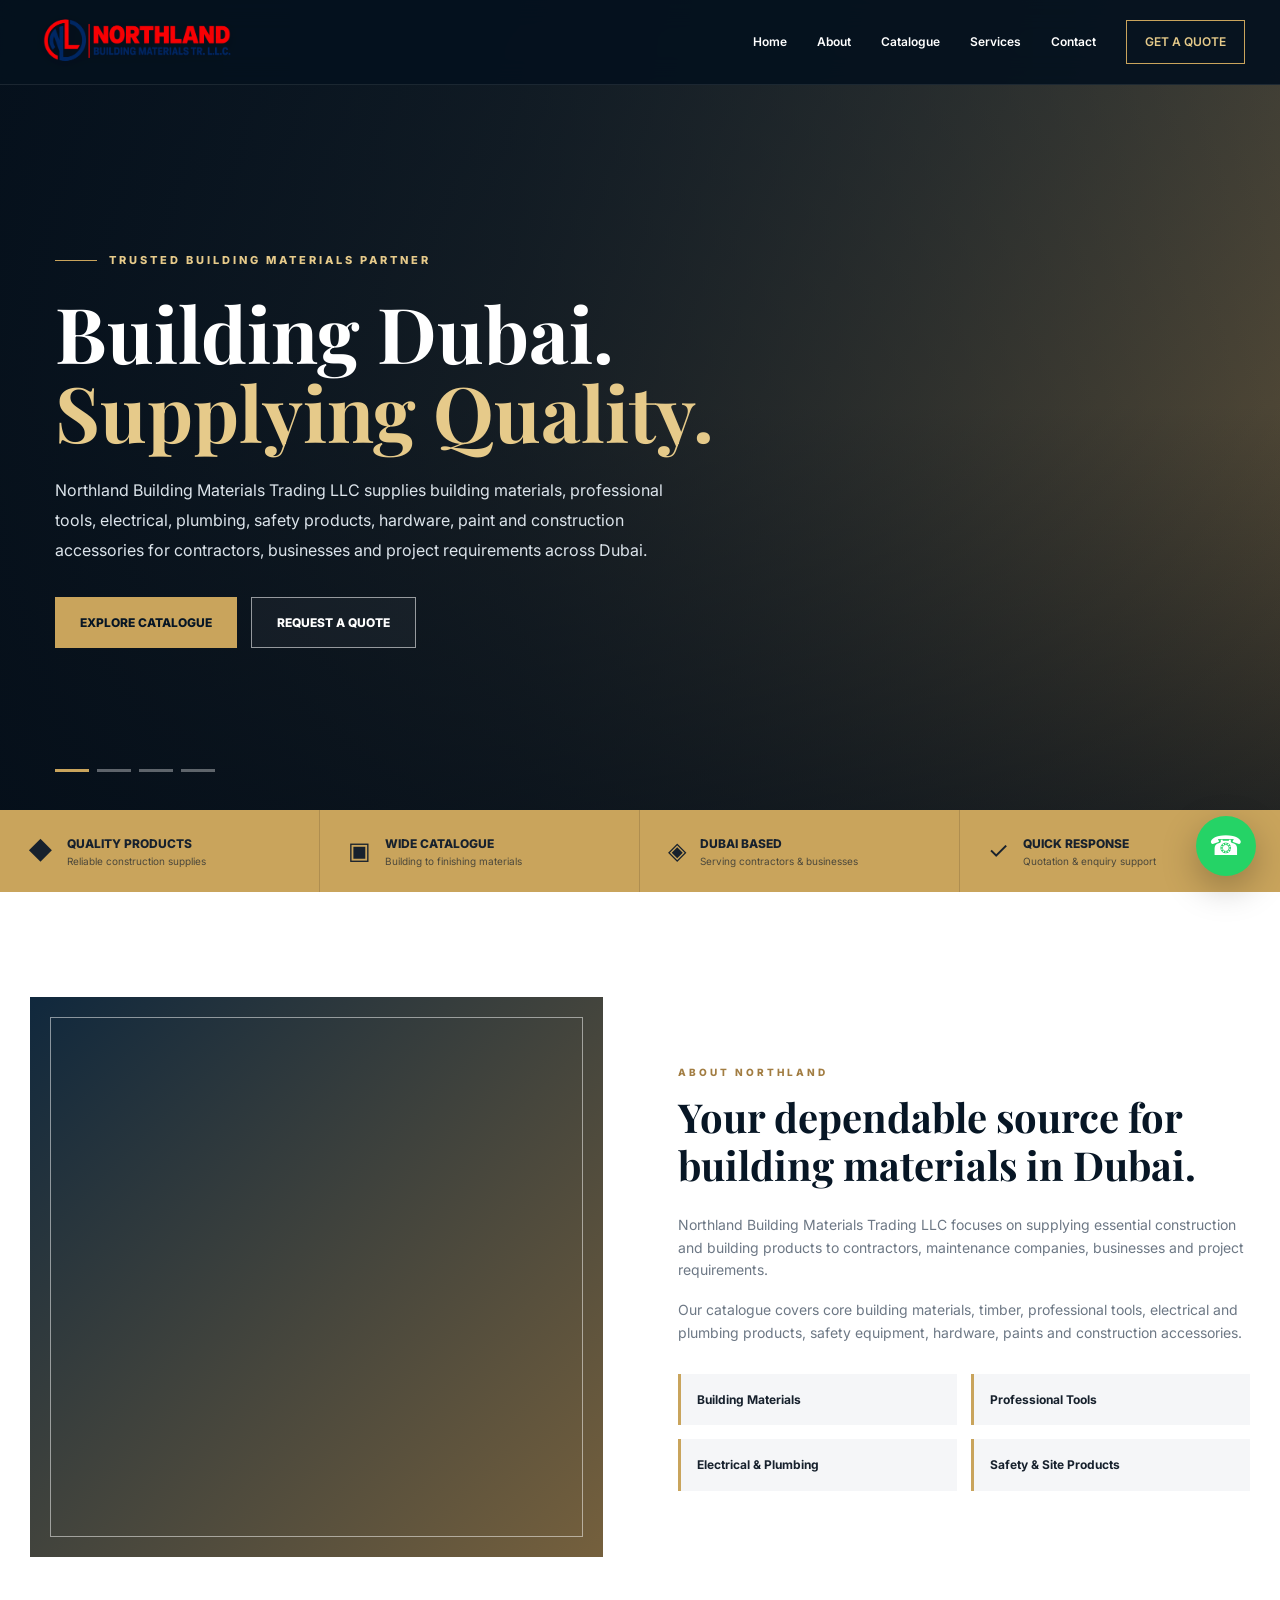
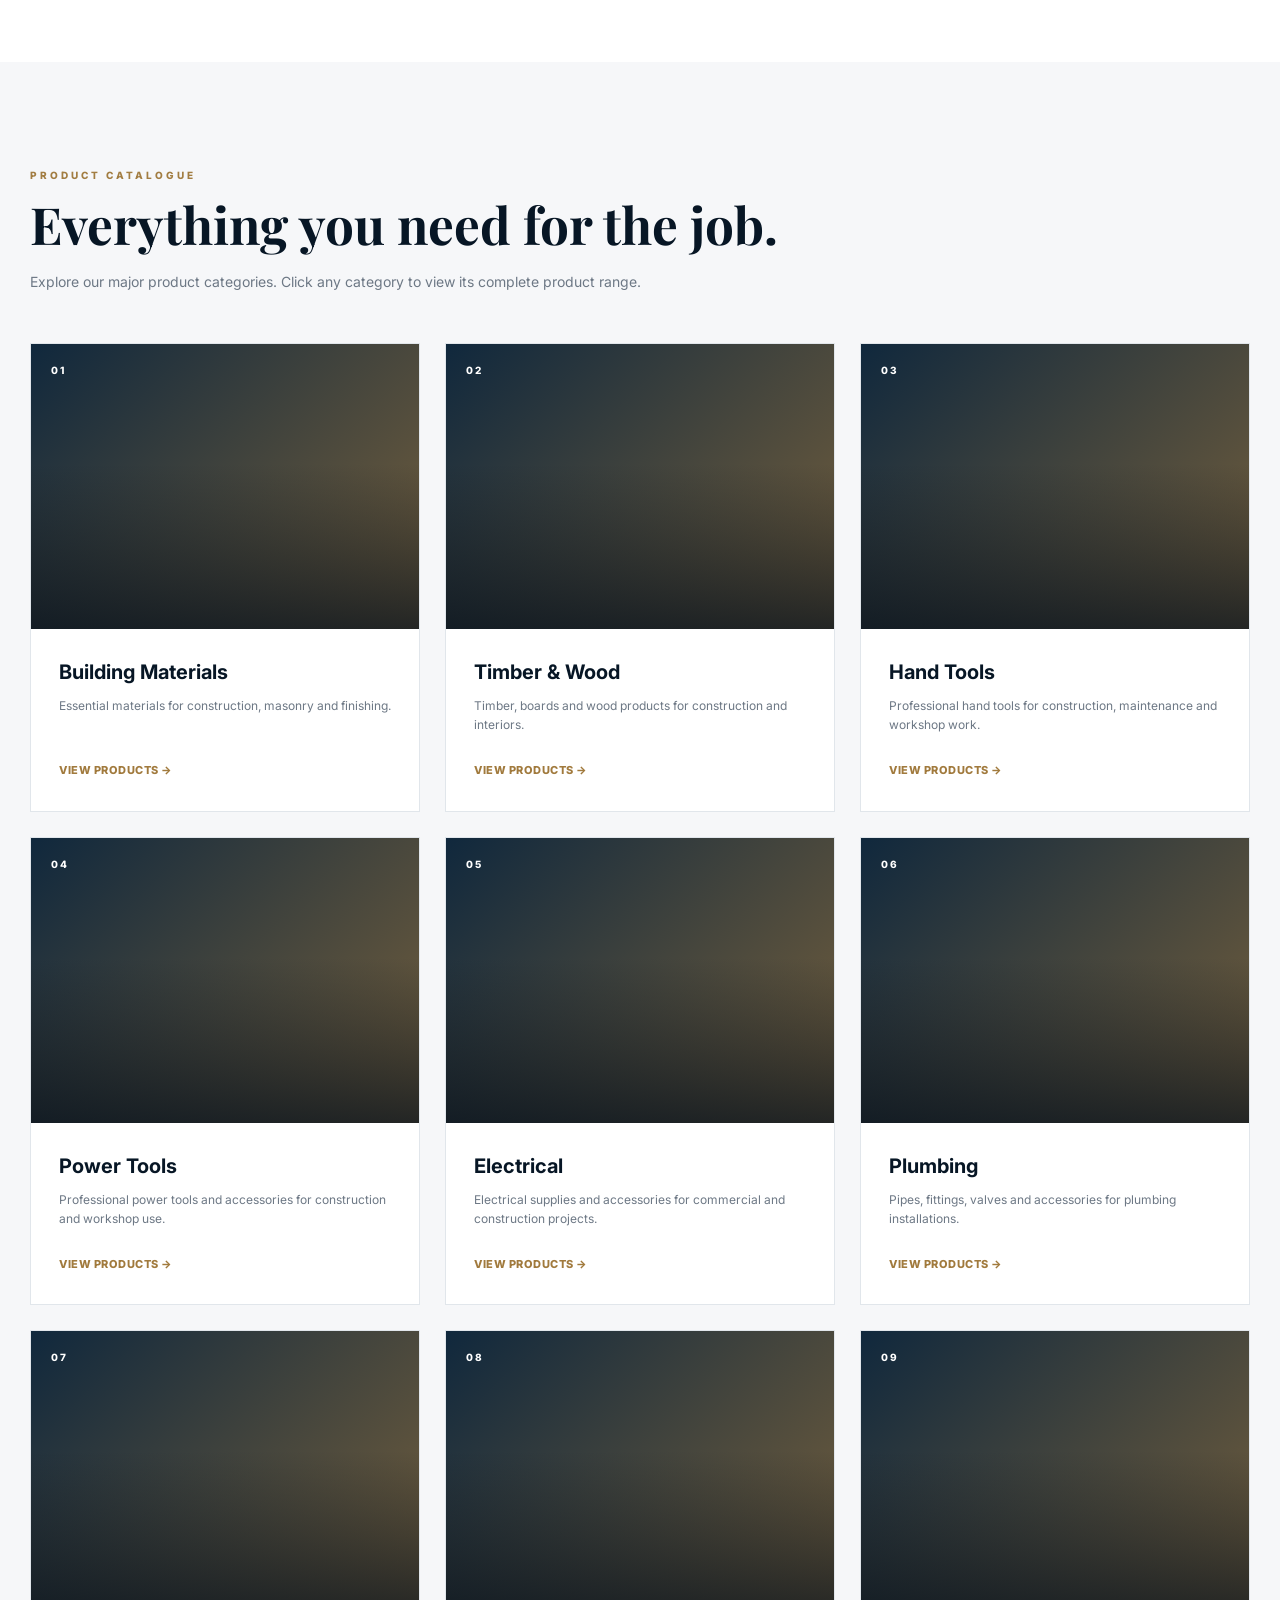
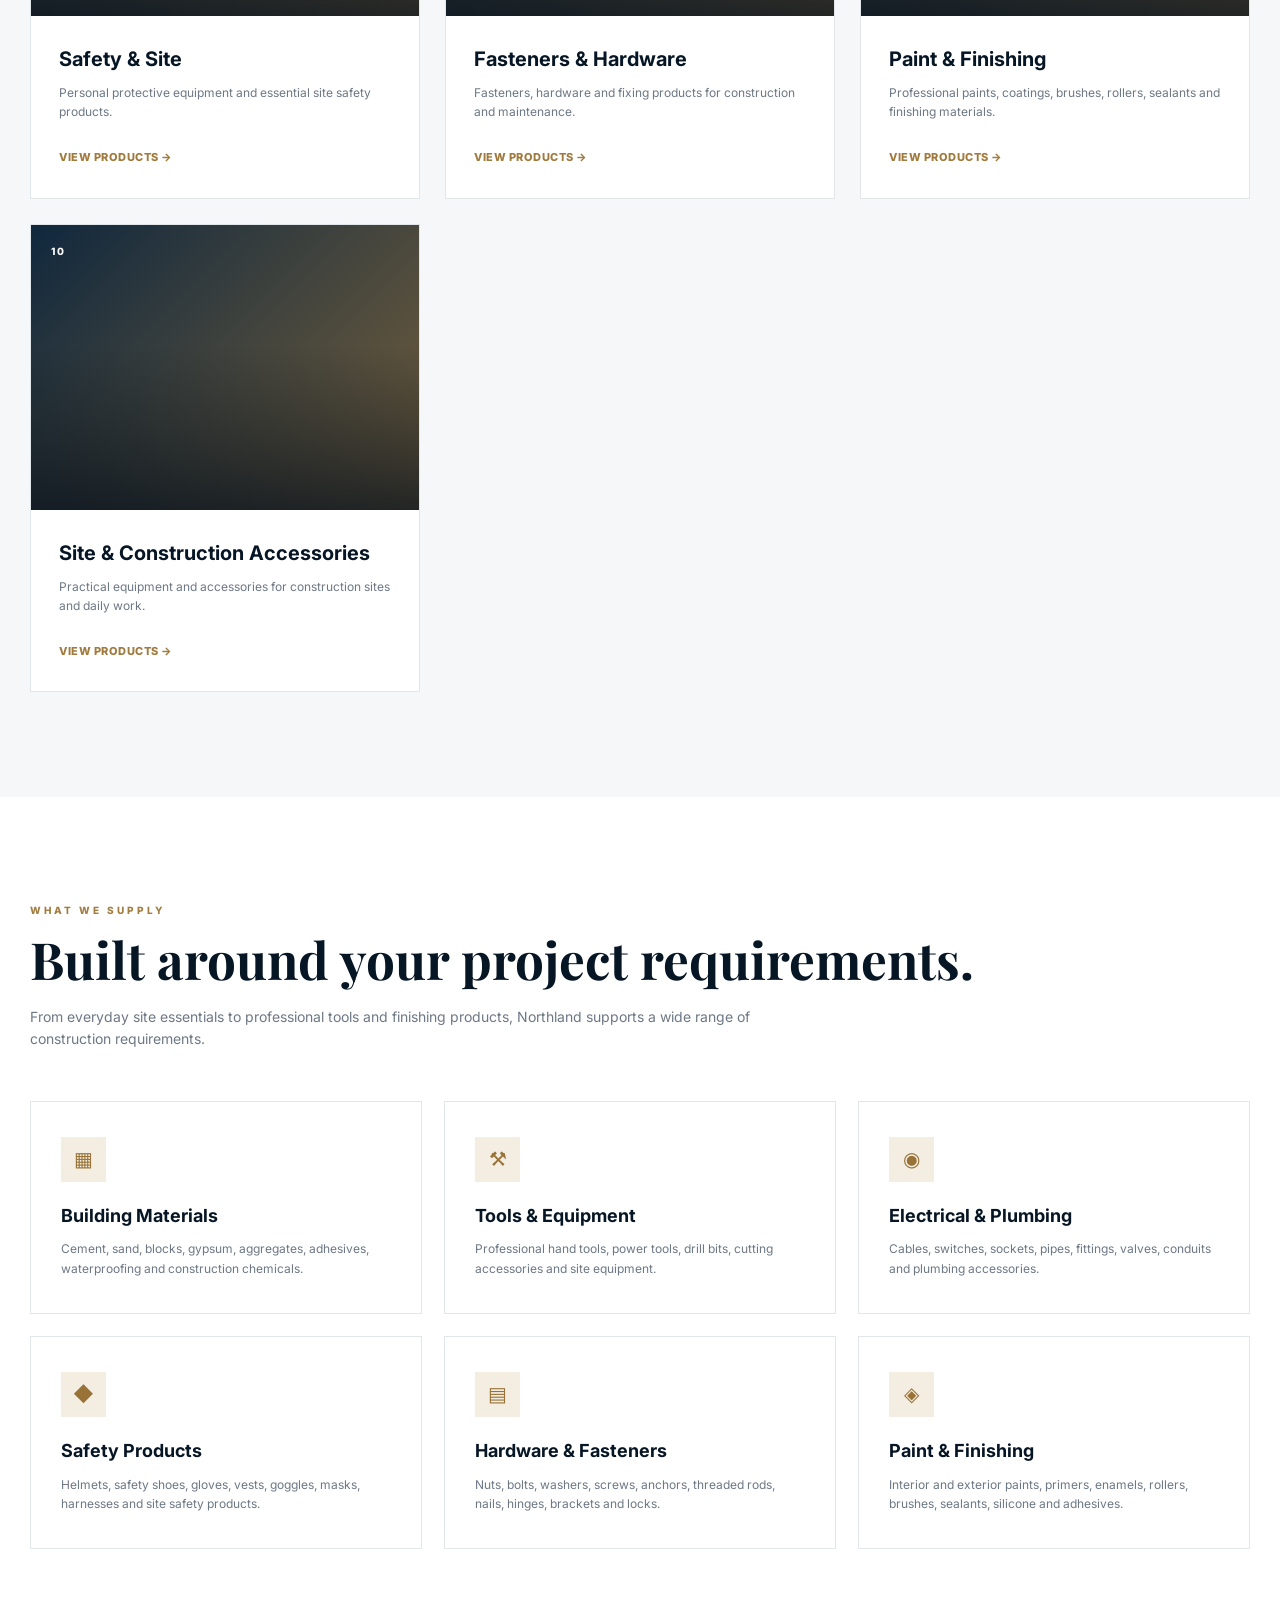
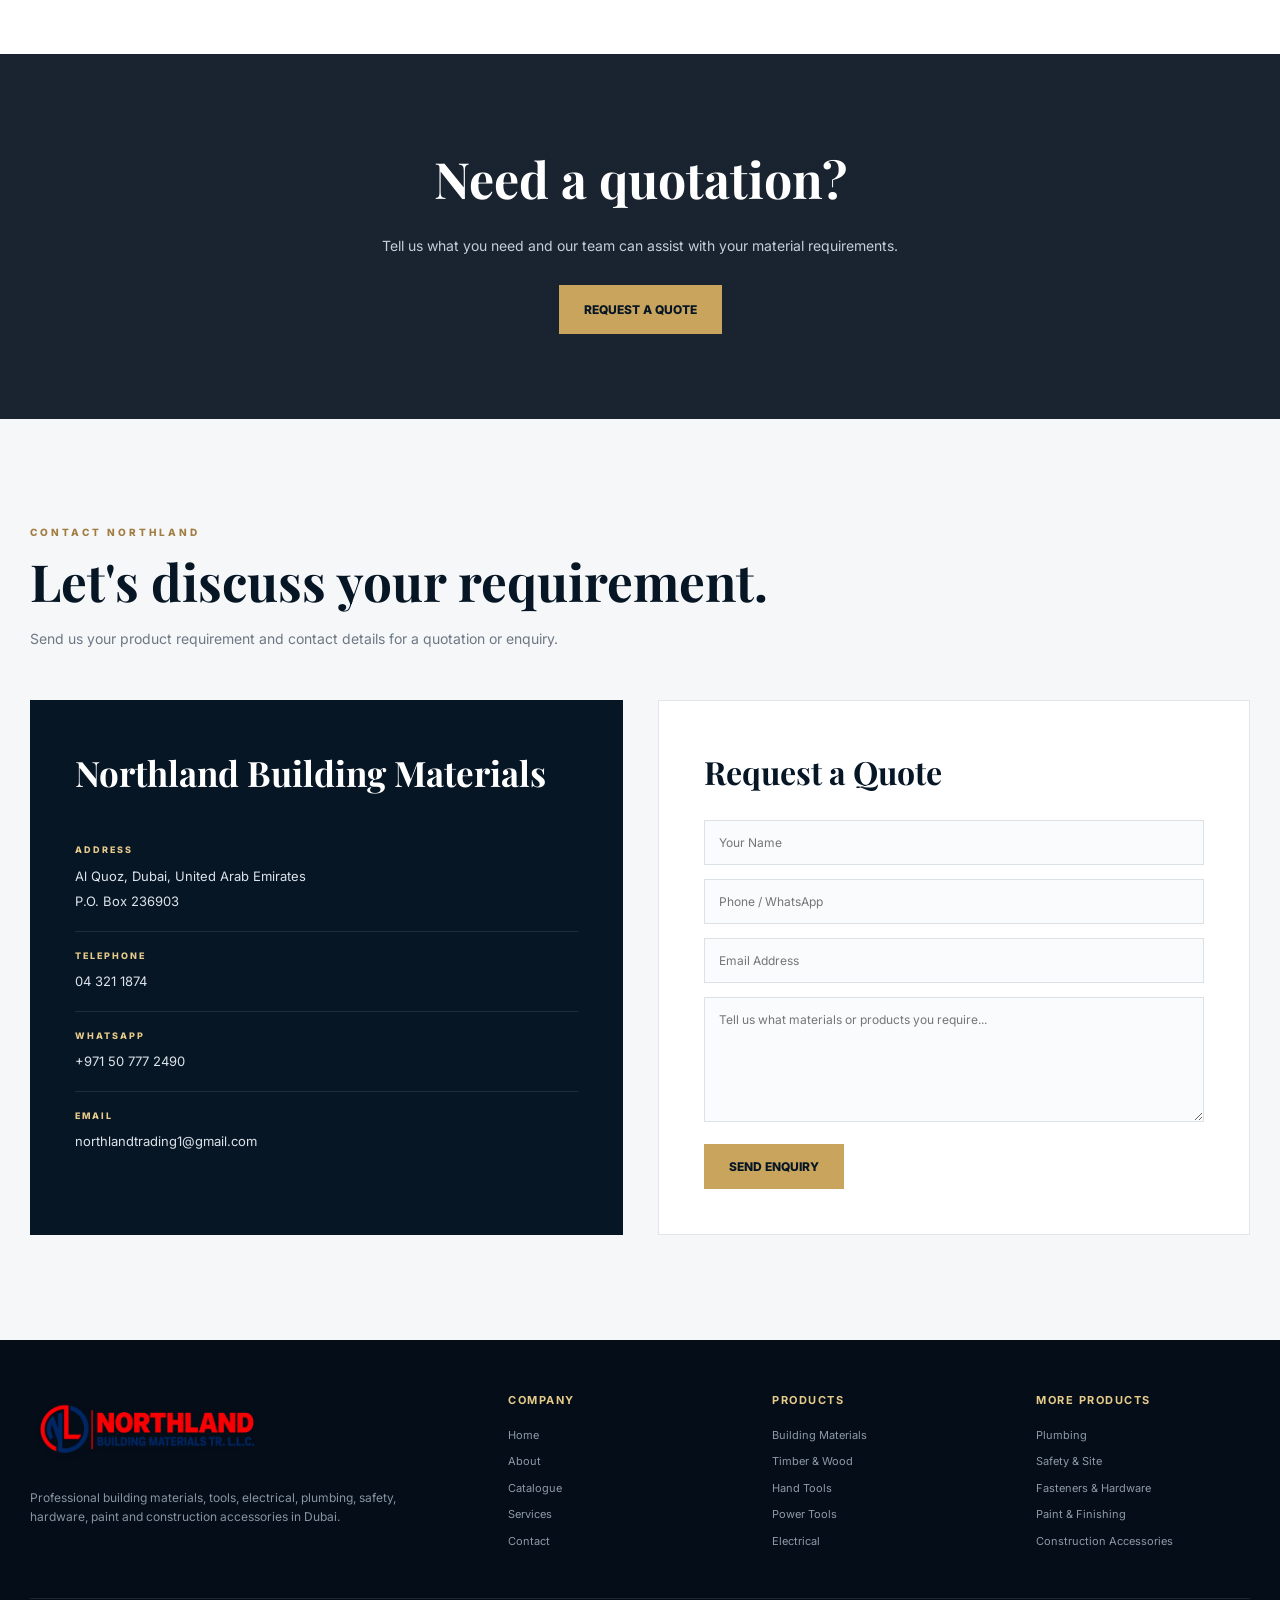
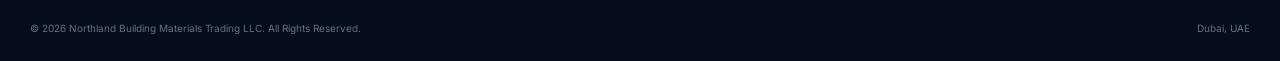
==== commit b7623bcf: "Add files via upload" ====
--- a/index.html
+++ b/index.html
@@ -3,1582 +3,85 @@
 <head>
 <meta charset="UTF-8">
 <meta name="viewport" content="width=device-width, initial-scale=1.0">
-
-<title>Northland Building Materials Tr. L.L.C. | Dubai</title>
-
-<meta name="description" content="Northland Building Materials Tr. L.L.C. - Dubai's trusted source for construction materials, plumbing, electrical, waterproofing, hardware, power tools, tiles and safety products.">
-
+<title>Northland Building Materials Trading LLC | Dubai</title>
+<meta name="description" content="Northland Building Materials Trading LLC - Building materials, timber, hand tools, power tools, electrical, plumbing, safety, hardware, paint and construction accessories in Dubai.">
+<link rel="preconnect" href="https://fonts.googleapis.com">
+<link rel="preconnect" href="https://fonts.gstatic.com" crossorigin>
+<link href="https://fonts.googleapis.com/css2?family=Inter:wght@400;500;600;700;800&family=Playfair+Display:wght@600;700&display=swap" rel="stylesheet">
 <style>
-*{
-    margin:0;
-    padding:0;
-    box-sizing:border-box;
-}
-
-html{
-    scroll-behavior:smooth;
-}
-
-body{
-    font-family:Arial,Helvetica,sans-serif;
-    background:#05090d;
-    color:#fff;
-    line-height:1.6;
-}
-
-a{
-    text-decoration:none;
-    color:inherit;
-}
-
-.container{
-    width:92%;
-    max-width:1250px;
-    margin:auto;
-}
-
-/* ================= HEADER ================= */
-
-header{
-    position:fixed;
-    top:0;
-    left:0;
-    width:100%;
-    z-index:9999;
-    background:rgba(3,8,12,.88);
-    backdrop-filter:blur(15px);
-    border-bottom:1px solid rgba(255,255,255,.08);
-}
-
-.navbar{
-    min-height:82px;
-    display:flex;
-    justify-content:space-between;
-    align-items:center;
-    gap:25px;
-}
-
-.brand{
-    display:flex;
-    align-items:center;
-}
-
-.brand img{
-    width:150px;
-    height:70px;
-    object-fit:contain;
-    object-position:left center;
-    background:transparent;
-    border-radius:0;
-    padding:0;
-}
-
-.logo-fallback{
-    display:none;
-    font-size:21px;
-    font-weight:900;
-    letter-spacing:2px;
-}
-
-.logo-fallback span{
-    color:#f5b942;
-}
-
-.nav-links{
-    display:flex;
-    align-items:center;
-    gap:26px;
-}
-
-.nav-links a{
-    font-size:13px;
-    font-weight:bold;
-    color:#dbe2e7;
-    transition:.3s;
-}
-
-.nav-links a:hover{
-    color:#f5b942;
-}
-
-.nav-quote{
-    background:#f5b942;
-    color:#111!important;
-    padding:12px 18px;
-    border-radius:6px;
-}
-
-/* ================= HERO ================= */
-
-.hero{
-    min-height:100vh;
-    position:relative;
-    display:flex;
-    align-items:center;
-    overflow:hidden;
-}
-
-.hero-slider{
-    position:absolute;
-    inset:0;
-}
-
-.hero-slide{
-    position:absolute;
-    inset:0;
-    background-size:cover;
-    background-position:center;
-    opacity:0;
-    animation:slideShow 30s infinite;
-}
-
-.hero-slide:nth-child(1){
-    background-image:url("https://images.unsplash.com/photo-1512453979798-5ea266f8880c?auto=format&fit=crop&w=2200&q=90");
-    animation-delay:0s;
-}
-
-.hero-slide:nth-child(2){
-    background-image:url("https://images.unsplash.com/photo-1518684079-3c830dcef090?auto=format&fit=crop&w=2200&q=90");
-    animation-delay:6s;
-}
-
-.hero-slide:nth-child(3){
-    background-image:url("https://images.unsplash.com/photo-1539650116574-75c0c6d73f6e?auto=format&fit=crop&w=2200&q=90");
-    animation-delay:12s;
-}
-
-.hero-slide:nth-child(4){
-    background-image:url("https://images.unsplash.com/photo-1526495124232-a04e1849168c?auto=format&fit=crop&w=2200&q=90");
-    animation-delay:18s;
-}
-
-.hero-slide:nth-child(5){
-    background-image:url("https://images.unsplash.com/photo-1518684079-3c830dcef090?auto=format&fit=crop&w=2200&q=90");
-    animation-delay:24s;
-}
-
-.hero-slider:after{
-    content:"";
-    position:absolute;
-    inset:0;
-    background:
-        linear-gradient(
-            90deg,
-            rgba(2,7,11,.94),
-            rgba(2,7,11,.72),
-            rgba(2,7,11,.28)
-        );
-}
-
-@keyframes slideShow{
-    0%{
-        opacity:0;
-        transform:scale(1.08);
-    }
-
-    5%{
-        opacity:1;
-    }
-
-    18%{
-        opacity:1;
-    }
-
-    23%{
-        opacity:0;
-        transform:scale(1);
-    }
-
-    100%{
-        opacity:0;
-    }
-}
-
-.hero-content{
-    position:relative;
-    z-index:3;
-    max-width:850px;
-    padding-top:100px;
-}
-
-.hero-tag{
-    display:inline-block;
-    color:#f5b942;
-    border:1px solid rgba(245,185,66,.55);
-    padding:8px 16px;
-    border-radius:30px;
-    font-size:12px;
-    letter-spacing:2px;
-    font-weight:bold;
-    margin-bottom:22px;
-    background:rgba(0,0,0,.3);
-}
-
-.hero h1{
-    font-size:clamp(44px,7vw,82px);
-    line-height:.98;
-    letter-spacing:-3px;
-    margin-bottom:25px;
-}
-
-.hero h1 span{
-    color:#f5b942;
-}
-
-.hero-text{
-    font-size:18px;
-    color:#d2dbe1;
-    max-width:780px;
-    margin-bottom:32px;
-}
-
-.buttons{
-    display:flex;
-    gap:14px;
-    flex-wrap:wrap;
-}
-
-.btn{
-    display:inline-block;
-    padding:14px 24px;
-    border-radius:7px;
-    font-weight:800;
-    transition:.3s;
-}
-
-.btn-gold{
-    background:#f5b942;
-    color:#111;
-}
-
-.btn-gold:hover{
-    background:#ffd66b;
-    transform:translateY(-3px);
-}
-
-.btn-outline{
-    border:1px solid rgba(255,255,255,.4);
-    background:rgba(0,0,0,.2);
-}
-
-.btn-outline:hover{
-    border-color:#f5b942;
-    color:#f5b942;
-}
-
-.stats{
-    margin-top:50px;
-    max-width:800px;
-    display:grid;
-    grid-template-columns:repeat(3,1fr);
-    background:rgba(3,10,15,.7);
-    border:1px solid rgba(255,255,255,.13);
-    border-radius:12px;
-    overflow:hidden;
-    backdrop-filter:blur(10px);
-}
-
-.stat{
-    padding:20px 25px;
-    border-right:1px solid rgba(255,255,255,.1);
-}
-
-.stat:last-child{
-    border-right:0;
-}
-
-.stat strong{
-    display:block;
-    color:#f5b942;
-    font-size:29px;
-}
-
-.stat small{
-    color:#9daab3;
-    font-size:10px;
-    letter-spacing:1px;
-}
-
-/* ================= GENERAL ================= */
-
-section{
-    padding:100px 0;
-}
-
-.label{
-    color:#f5b942;
-    text-transform:uppercase;
-    letter-spacing:2px;
-    font-size:12px;
-    font-weight:900;
-}
-
-.title{
-    font-size:clamp(32px,4vw,52px);
-    line-height:1.08;
-    margin:10px 0 15px;
-}
-
-.description{
-    color:#9daab3;
-    max-width:780px;
-}
-
-/* ================= ABOUT ================= */
-
-.about{
-    background:#f4f6f8;
-    color:#16212a;
-}
-
-.about .description{
-    color:#66747e;
-}
-
-.about-grid{
-    margin-top:50px;
-    display:grid;
-    grid-template-columns:1.2fr .8fr;
-    gap:55px;
-}
-
-.about-text p{
-    color:#56646e;
-    margin-bottom:18px;
-}
-
-.about-boxes{
-    display:grid;
-    gap:18px;
-}
-
-.about-box{
-    background:#fff;
-    padding:27px;
-    border-radius:12px;
-    box-shadow:0 12px 35px rgba(0,0,0,.08);
-}
-
-.about-box .icon{
-    font-size:30px;
-}
-
-.about-box h3{
-    margin:8px 0;
-}
-
-.about-box p{
-    color:#687681;
-    font-size:14px;
-}
-
-/* ================= PRODUCTS ================= */
-
-.products{
-    background:
-        radial-gradient(circle at top right,rgba(245,185,66,.1),transparent 35%),
-        #07111a;
-}
-
-.product-grid{
-    margin-top:50px;
-    display:grid;
-    grid-template-columns:repeat(4,1fr);
-    gap:20px;
-}
-
-.product-card{
-    height:310px;
-    position:relative;
-    overflow:hidden;
-    border-radius:14px;
-    background:#111;
-    border:1px solid rgba(255,255,255,.08);
-    transition:.4s;
-}
-
-.product-card img{
-    width:100%;
-    height:100%;
-    object-fit:cover;
-    transition:.6s;
-}
-
-.product-card:hover img{
-    transform:scale(1.1);
-}
-
-.product-card:after{
-    content:"";
-    position:absolute;
-    inset:0;
-    background:
-        linear-gradient(
-            to top,
-            rgba(0,0,0,.94),
-            rgba(0,0,0,.25) 60%,
-            rgba(0,0,0,.05)
-        );
-}
-
-.product-info{
-    position:absolute;
-    z-index:2;
-    bottom:0;
-    left:0;
-    width:100%;
-    padding:25px;
-}
-
-.product-number{
-    color:#f5b942;
-    font-size:11px;
-    font-weight:bold;
-    letter-spacing:1px;
-}
-
-.product-info h3{
-    font-size:20px;
-    margin:5px 0;
-}
-
-.product-info p{
-    color:#d0d8dd;
-    font-size:12px;
-}
-
-.product-card:hover{
-    transform:translateY(-7px);
-    border-color:rgba(245,185,66,.45);
-}
-
-/* ================= PRODUCT IMAGES ================= */
-
-.construction{
-    background-image:url("https://images.unsplash.com/photo-1503387762-592deb58ef4e?auto=format&fit=crop&w=1200&q=90");
-}
-
-.waterproofing{
-    background-image:url("https://images.unsplash.com/photo-1621905251189-08b45d6a269e?auto=format&fit=crop&w=1200&q=90");
-}
-
-.plumbing{
-    background-image:url("https://images.unsplash.com/photo-1585704032915-c3400ca199e7?auto=format&fit=crop&w=1200&q=90");
-}
-
-.electrical{
-    background-image:url("https://images.unsplash.com/photo-1621905252507-b35492cc74b4?auto=format&fit=crop&w=1200&q=90");
-}
-
-.hardware{
-    background-image:url("https://images.unsplash.com/photo-1530124566582-a618bc2615dc?auto=format&fit=crop&w=1200&q=90");
-}
-
-.tools{
-    background-image:url("https://images.unsplash.com/photo-1504148455328-c376907d081c?auto=format&fit=crop&w=1200&q=90");
-}
-
-.tiles{
-    background-image:url("https://images.unsplash.com/photo-1600607687920-4e2a09cf159d?auto=format&fit=crop&w=1200&q=90");
-}
-
-.safety{
-    background-image:url("https://images.unsplash.com/photo-1586864387967-d02ef85d93e8?auto=format&fit=crop&w=1200&q=90");
-}
-
-.sanitary{
-    background-image:url("https://images.unsplash.com/photo-1584622650111-993a426fbf0a?auto=format&fit=crop&w=1200&q=90");
-}
-
-.mep{
-    background-image:url("https://images.unsplash.com/photo-1581092160607-ee22621dd758?auto=format&fit=crop&w=1200&q=90");
-}
-
-.maintenance{
-    background-image:url("https://images.unsplash.com/photo-1581578731548-c64695cc6952?auto=format&fit=crop&w=1200&q=90");
-}
-
-.handtools{
-    background-image:url("https://images.unsplash.com/photo-1581147036324-c17ac41f4a37?auto=format&fit=crop&w=1200&q=90");
-}
-
-/* ================= WHY ================= */
-
-.why{
-    background:#050a0f;
-}
-
-.why-grid{
-    margin-top:50px;
-    display:grid;
-    grid-template-columns:repeat(3,1fr);
-    gap:20px;
-}
-
-.why-card{
-    padding:32px;
-    border:1px solid rgba(255,255,255,.08);
-    border-radius:13px;
-    background:#0c1721;
-}
-
-.why-icon{
-    font-size:34px;
-}
-
-.why-card h3{
-    margin:12px 0 8px;
-}
-
-.why-card p{
-    color:#9daab3;
-    font-size:14px;
-}
-
-/* ================= CTA ================= */
-
-.cta{
-    text-align:center;
-    background:
-        linear-gradient(rgba(3,9,14,.88),rgba(3,9,14,.94)),
-        url("https://images.unsplash.com/photo-1512453979798-5ea266f8880c?auto=format&fit=crop&w=2200&q=90");
-    background-size:cover;
-    background-position:center;
-}
-
-.cta-box{
-    padding:70px 25px;
-    border-radius:17px;
-    border:1px solid rgba(245,185,66,.3);
-    background:rgba(4,10,15,.5);
-    backdrop-filter:blur(8px);
-}
-
-.cta-box .description{
-    margin:auto;
-}
-
-/* ================= CONTACT ================= */
-
-.contact{
-    background:#f4f6f8;
-    color:#17232d;
-}
-
-.contact .description{
-    color:#687681;
-}
-
-.contact-grid{
-    margin-top:45px;
-    display:grid;
-    grid-template-columns:1fr 1fr;
-    gap:25px;
-}
-
-.contact-card{
-    background:#fff;
-    padding:32px;
-    border-radius:13px;
-    box-shadow:0 10px 35px rgba(0,0,0,.07);
-}
-
-.contact-item{
-    padding:18px 0;
-    border-bottom:1px solid #e5e9ec;
-}
-
-.contact-item:last-child{
-    border:0;
-}
-
-.contact-item small{
-    display:block;
-    color:#7c8992;
-    font-size:10px;
-    letter-spacing:1.5px;
-}
-
-.contact-item a{
-    color:#17232d;
-    font-weight:bold;
-}
-
-.contact-item a:hover{
-    color:#c28d17;
-}
-
-.contact-card p{
-    color:#687681;
-    margin:10px 0 22px;
-}
-
-/* ================= FOOTER ================= */
-
-footer{
-    background:#020609;
-    color:#7d8a93;
-    padding:30px 0;
-    font-size:13px;
-}
-
-.footer{
-    display:flex;
-    justify-content:space-between;
-    flex-wrap:wrap;
-    gap:20px;
-}
-
-/* ================= WHATSAPP ================= */
-
-.whatsapp{
-    position:fixed;
-    right:24px;
-    bottom:24px;
-    z-index:9998;
-    width:60px;
-    height:60px;
-    display:flex;
-    align-items:center;
-    justify-content:center;
-    border-radius:50%;
-    background:#25D366;
-    color:white;
-    font-size:28px;
-    box-shadow:0 8px 30px rgba(0,0,0,.4);
-    transition:.3s;
-}
-
-.whatsapp:hover{
-    transform:scale(1.1);
-}
-
-/* ================= MOBILE ================= */
-
-@media(max-width:1000px){
-
-    .nav-links{
-        display:none;
-    }
-
-    .about-grid{
-        grid-template-columns:1fr;
-    }
-
-    .product-grid{
-        grid-template-columns:repeat(2,1fr);
-    }
-
-    .why-grid{
-        grid-template-columns:1fr;
-    }
-
-    .contact-grid{
-        grid-template-columns:1fr;
-    }
-}
-
-@media(max-width:600px){
-
-    .navbar{
-        min-height:72px;
-    }
-
-    .brand img{
-        width:130px;
-        height:62px;
-    }
-
-    .hero-content{
-        padding-top:90px;
-    }
-
-    .hero h1{
-        font-size:44px;
-    }
-
-    .hero-text{
-        font-size:16px;
-    }
-
-    .stats{
-        grid-template-columns:1fr;
-    }
-
-    .stat{
-        border-right:0;
-        border-bottom:1px solid rgba(255,255,255,.1);
-    }
-
-    .stat:last-child{
-        border-bottom:0;
-    }
-
-    .product-grid{
-        grid-template-columns:1fr;
-    }
-
-    .product-card{
-        height:300px;
-    }
-
-    section{
-        padding:75px 0;
-    }
-
-    .whatsapp{
-        right:18px;
-        bottom:18px;
-    }
-}
-
+:root{--navy:#071625;--navy2:#0c2238;--gold:#c9a45c;--gold-light:#e6ca8a;--white:#fff;--light:#f5f6f8;--text:#17212d;--muted:#6d7885;--border:#e1e6eb;--shadow:0 20px 55px rgba(0,0,0,.11)}
+*{margin:0;padding:0;box-sizing:border-box}html{scroll-behavior:smooth}body{font-family:"Inter",Arial,sans-serif;color:var(--text);background:#fff;line-height:1.6}img{display:block;max-width:100%}a{text-decoration:none;color:inherit}button{font-family:inherit}section{scroll-margin-top:90px}
+header{position:fixed;top:0;left:0;width:100%;z-index:9999;background:rgba(5,17,30,.94);backdrop-filter:blur(14px);border-bottom:1px solid rgba(255,255,255,.09)}
+.navbar{max-width:1450px;min-height:84px;margin:auto;padding:0 35px;display:flex;align-items:center;justify-content:space-between}.logo{display:flex;align-items:center;line-height:0;flex:0 0 auto}.brand-logo{display:block;width:235px;height:68px;object-fit:contain;object-position:left center;filter:drop-shadow(0 2px 8px rgba(0,0,0,.18)) brightness(1.16) saturate(1.08)}.nav-links{display:flex;align-items:center;gap:30px}.nav-links a{color:#fff;font-size:12px;font-weight:600;transition:.3s}.nav-links a:hover{color:var(--gold-light)}.nav-quote{border:1px solid var(--gold);padding:11px 18px;color:var(--gold-light)!important}
+.hero{position:relative;height:810px;overflow:hidden;background:#071625}.hero-slides{position:absolute;inset:0}.hero-slide{position:absolute;inset:0;opacity:0;transition:opacity 1.3s ease}.hero-slide.active{opacity:1}.hero-slide img{width:100%;height:100%;object-fit:cover}.hero-slide::after{content:"";position:absolute;inset:0;background:linear-gradient(90deg,rgba(4,14,25,.91) 0%,rgba(4,14,25,.70) 40%,rgba(4,14,25,.22) 100%),linear-gradient(0deg,rgba(4,14,25,.65),transparent 50%)}.hero-content{position:relative;z-index:5;max-width:1450px;height:100%;margin:auto;padding:170px 55px 80px;display:flex;align-items:center}.hero-copy{max-width:780px}.hero-kicker{display:flex;align-items:center;gap:12px;color:var(--gold-light);font-size:11px;font-weight:800;letter-spacing:3px;margin-bottom:24px}.hero-kicker::before{content:"";width:42px;height:1px;background:var(--gold)}.hero h1{color:#fff;font-family:"Playfair Display",serif;font-size:clamp(48px,6vw,84px);line-height:1.03;margin-bottom:25px}.hero h1 span{color:var(--gold-light)}.hero-description{max-width:650px;color:#dce4eb;font-size:16px;line-height:1.85;margin-bottom:32px}.hero-buttons{display:flex;gap:14px;flex-wrap:wrap}.btn{display:inline-flex;align-items:center;justify-content:center;padding:15px 25px;font-size:12px;font-weight:800;cursor:pointer;border:none;transition:.3s}.btn-gold{background:var(--gold);color:#071625}.btn-gold:hover{background:var(--gold-light);transform:translateY(-2px)}.btn-outline{color:#fff;border:1px solid rgba(255,255,255,.55);background:rgba(255,255,255,.04)}.btn-outline:hover{background:#fff;color:#071625}.hero-dots{position:absolute;z-index:10;bottom:38px;left:55px;display:flex;gap:8px}.hero-dot{width:34px;height:3px;background:rgba(255,255,255,.35);cursor:pointer;transition:.3s}.hero-dot.active{background:var(--gold)}
+.trust{background:var(--gold)}.trust-inner{max-width:1450px;margin:auto;display:grid;grid-template-columns:repeat(4,1fr)}.trust-item{padding:22px 28px;display:flex;align-items:center;gap:14px;border-right:1px solid rgba(0,0,0,.13)}.trust-item:last-child{border-right:0}.trust-symbol{font-size:24px}.trust-title{font-size:12px;font-weight:800}.trust-text{display:block;font-size:10px;opacity:.7}
+.section{padding:105px 30px}.container{max-width:1400px;margin:auto}.eyebrow{color:#a27d42;font-size:10px;font-weight:800;letter-spacing:3px;text-transform:uppercase;margin-bottom:13px}.section-title{font-family:"Playfair Display",serif;font-size:clamp(36px,4vw,55px);line-height:1.1;color:var(--navy);margin-bottom:18px}.section-description{max-width:720px;color:var(--muted);font-size:14px}
+.about{background:#fff}.about-grid{display:grid;grid-template-columns:1fr 1fr;gap:75px;align-items:center}.about-photo{height:560px;position:relative;overflow:hidden;background:linear-gradient(135deg,#0c2339,#927545)}.about-photo img{width:100%;height:100%;object-fit:cover}.about-photo::after{content:"";position:absolute;inset:20px;border:1px solid rgba(255,255,255,.5)}.about-content h3{font-family:"Playfair Display",serif;color:var(--navy);font-size:40px;line-height:1.2;margin-bottom:25px}.about-content p{color:var(--muted);font-size:14px;margin-bottom:18px}.about-points{margin-top:30px;display:grid;grid-template-columns:1fr 1fr;gap:14px}.about-point{background:var(--light);padding:16px;border-left:3px solid var(--gold);font-size:12px;font-weight:700}
+.catalogue{background:#f6f7f9}.catalogue-heading{margin-bottom:50px}.category-grid{display:grid;grid-template-columns:repeat(3,1fr);gap:25px}.category-card{background:#fff;border:1px solid var(--border);overflow:hidden;cursor:pointer;transition:.4s}.category-card:hover{transform:translateY(-7px);box-shadow:var(--shadow);border-color:rgba(201,164,92,.55)}.category-image{position:relative;height:285px;overflow:hidden;background:linear-gradient(135deg,#11283d,#765e38)}.category-image img{width:100%;height:100%;object-fit:cover;transition:transform .65s ease}.category-card:hover .category-image img{transform:scale(1.07)}.category-image::after{content:"";position:absolute;inset:0;background:linear-gradient(0deg,rgba(4,15,27,.72),transparent 58%);pointer-events:none}.category-number{position:absolute;top:18px;left:20px;z-index:3;color:#fff;font-size:10px;font-weight:800;letter-spacing:2px}.category-body{padding:27px 28px 29px}.category-body h3{color:var(--navy);font-size:20px;margin-bottom:8px}.category-body p{color:var(--muted);font-size:12px;min-height:42px;margin-bottom:18px}.category-action{color:#a17a3d;font-size:11px;font-weight:800;letter-spacing:.5px}
+.product-panel{grid-column:1/-1;display:none;background:var(--navy);color:#fff;padding:42px;border-top:3px solid var(--gold)}.product-panel.open{display:block;animation:panelIn .35s ease}@keyframes panelIn{from{opacity:0;transform:translateY(-10px)}to{opacity:1;transform:translateY(0)}}.panel-header{display:flex;justify-content:space-between;align-items:flex-start;gap:20px;margin-bottom:30px}.panel-header h3{font-family:"Playfair Display",serif;font-size:34px}.panel-header p{color:#aebbc8;font-size:12px;margin-top:5px}.panel-close{width:38px;height:38px;background:none;border:1px solid rgba(255,255,255,.25);color:#fff;cursor:pointer;font-size:20px}.product-list{display:grid;grid-template-columns:repeat(4,1fr);gap:9px}.product{background:rgba(255,255,255,.045);border:1px solid rgba(255,255,255,.1);padding:14px 15px;font-size:12px;color:#d9e1e9;transition:.25s}.product:hover{border-color:var(--gold);background:rgba(201,164,92,.12);color:#fff}
+.services{background:#fff}.services-grid{display:grid;grid-template-columns:repeat(3,1fr);gap:22px;margin-top:50px}.service{border:1px solid var(--border);padding:35px 30px;background:#fff;transition:.3s}.service:hover{transform:translateY(-5px);box-shadow:var(--shadow)}.service-icon{width:45px;height:45px;display:flex;align-items:center;justify-content:center;background:#f4eee2;color:#987237;font-size:20px;margin-bottom:20px}.service h3{color:var(--navy);font-size:18px;margin-bottom:9px}.service p{color:var(--muted);font-size:12px}
+.cta{background:linear-gradient(rgba(5,17,30,.92),rgba(5,17,30,.92)),url("https://images.unsplash.com/photo-1504307651254-35680f356dfd?auto=format&fit=crop&w=2200&q=90") center/cover;color:#fff;padding:85px 30px}.cta-inner{max-width:850px;margin:auto;text-align:center}.cta h2{font-family:"Playfair Display",serif;font-size:50px;margin-bottom:16px}.cta p{color:#c5ced8;font-size:14px;margin-bottom:28px}
+.contact{background:#f6f7f9}.contact-grid{margin-top:50px;display:grid;grid-template-columns:1fr 1fr;gap:35px}.contact-info{background:var(--navy);padding:45px;color:#fff}.contact-info h3{font-family:"Playfair Display",serif;font-size:35px;margin-bottom:25px}.contact-item{padding:17px 0;border-bottom:1px solid rgba(255,255,255,.1)}.contact-item:last-child{border-bottom:0}.contact-item small{display:block;color:var(--gold-light);font-size:9px;font-weight:800;letter-spacing:2px;margin-bottom:5px}.contact-item span{color:#dce3ea;font-size:13px}.contact-form{background:#fff;border:1px solid var(--border);padding:45px}.contact-form h3{font-family:"Playfair Display",serif;color:var(--navy);font-size:32px;margin-bottom:23px}.form-group{margin-bottom:14px}.form-group input,.form-group textarea{width:100%;border:1px solid #dce1e6;background:#fafbfc;padding:14px;font-family:inherit;font-size:12px;outline:none}.form-group textarea{height:125px;resize:vertical}.form-group input:focus,.form-group textarea:focus{border-color:var(--gold)}
+footer{background:#040d18;color:#fff;padding:52px 30px 25px}.footer-inner{max-width:1400px;margin:auto}.footer-grid{display:grid;grid-template-columns:2fr 1fr 1fr 1fr;gap:50px;padding-bottom:38px;border-bottom:1px solid rgba(255,255,255,.1)}.footer-brand p{color:#8794a2;max-width:390px;margin-top:18px;font-size:12px}.footer-col h4{color:var(--gold-light);font-size:11px;letter-spacing:1.5px;text-transform:uppercase;margin-bottom:17px}.footer-col a{display:block;color:#8e9aa7;font-size:11px;margin-bottom:9px}.footer-col a:hover{color:#fff}.footer-bottom{padding-top:21px;display:flex;justify-content:space-between;color:#64717f;font-size:10px}
+.whatsapp{position:fixed;right:24px;bottom:24px;width:60px;height:60px;border-radius:50%;z-index:9998;background:#25D366;color:#fff;display:flex;align-items:center;justify-content:center;font-size:27px;box-shadow:0 12px 35px rgba(0,0,0,.25);transition:.3s}.whatsapp:hover{transform:scale(1.08)}
+footer .brand-logo{width:255px;height:78px}.footer-logo{margin-bottom:8px}@media(max-width:760px){.brand-logo{width:205px;height:62px}.navbar{gap:12px}footer .brand-logo{width:230px;height:70px}}@media(max-width:1100px){.nav-links{gap:17px}.category-grid{grid-template-columns:repeat(2,1fr)}.product-list{grid-template-columns:repeat(3,1fr)}.footer-grid{grid-template-columns:1fr 1fr}}
+@media(max-width:760px){.navbar{min-height:72px;padding:0 18px}.nav-links{display:none}.hero{height:700px}.hero-content{padding:125px 25px 70px}.hero h1{font-size:46px}.hero-description{font-size:13px}.hero-dots{left:25px}.trust-inner{grid-template-columns:1fr 1fr}.trust-item{border-bottom:1px solid rgba(0,0,0,.12)}.section{padding:75px 20px}.about-grid,.contact-grid{grid-template-columns:1fr}.about-photo{height:390px}.category-grid{grid-template-columns:1fr}.product-panel{padding:28px 20px}.product-list{grid-template-columns:1fr 1fr}.services-grid{grid-template-columns:1fr}.footer-grid{grid-template-columns:1fr}.footer-bottom{flex-direction:column;gap:8px}}
+@media(max-width:450px){.hero h1{font-size:38px}.hero-buttons{flex-direction:column}.trust-inner{grid-template-columns:1fr}.about-points{grid-template-columns:1fr}.product-list{grid-template-columns:1fr}}
 </style>
 </head>
-
 <body>
-
-<!-- ================= HEADER ================= -->
-
-<header>
-
-<div class="container navbar">
-
-<a href="#home" class="brand">
-
-<img
-src="[data-uri]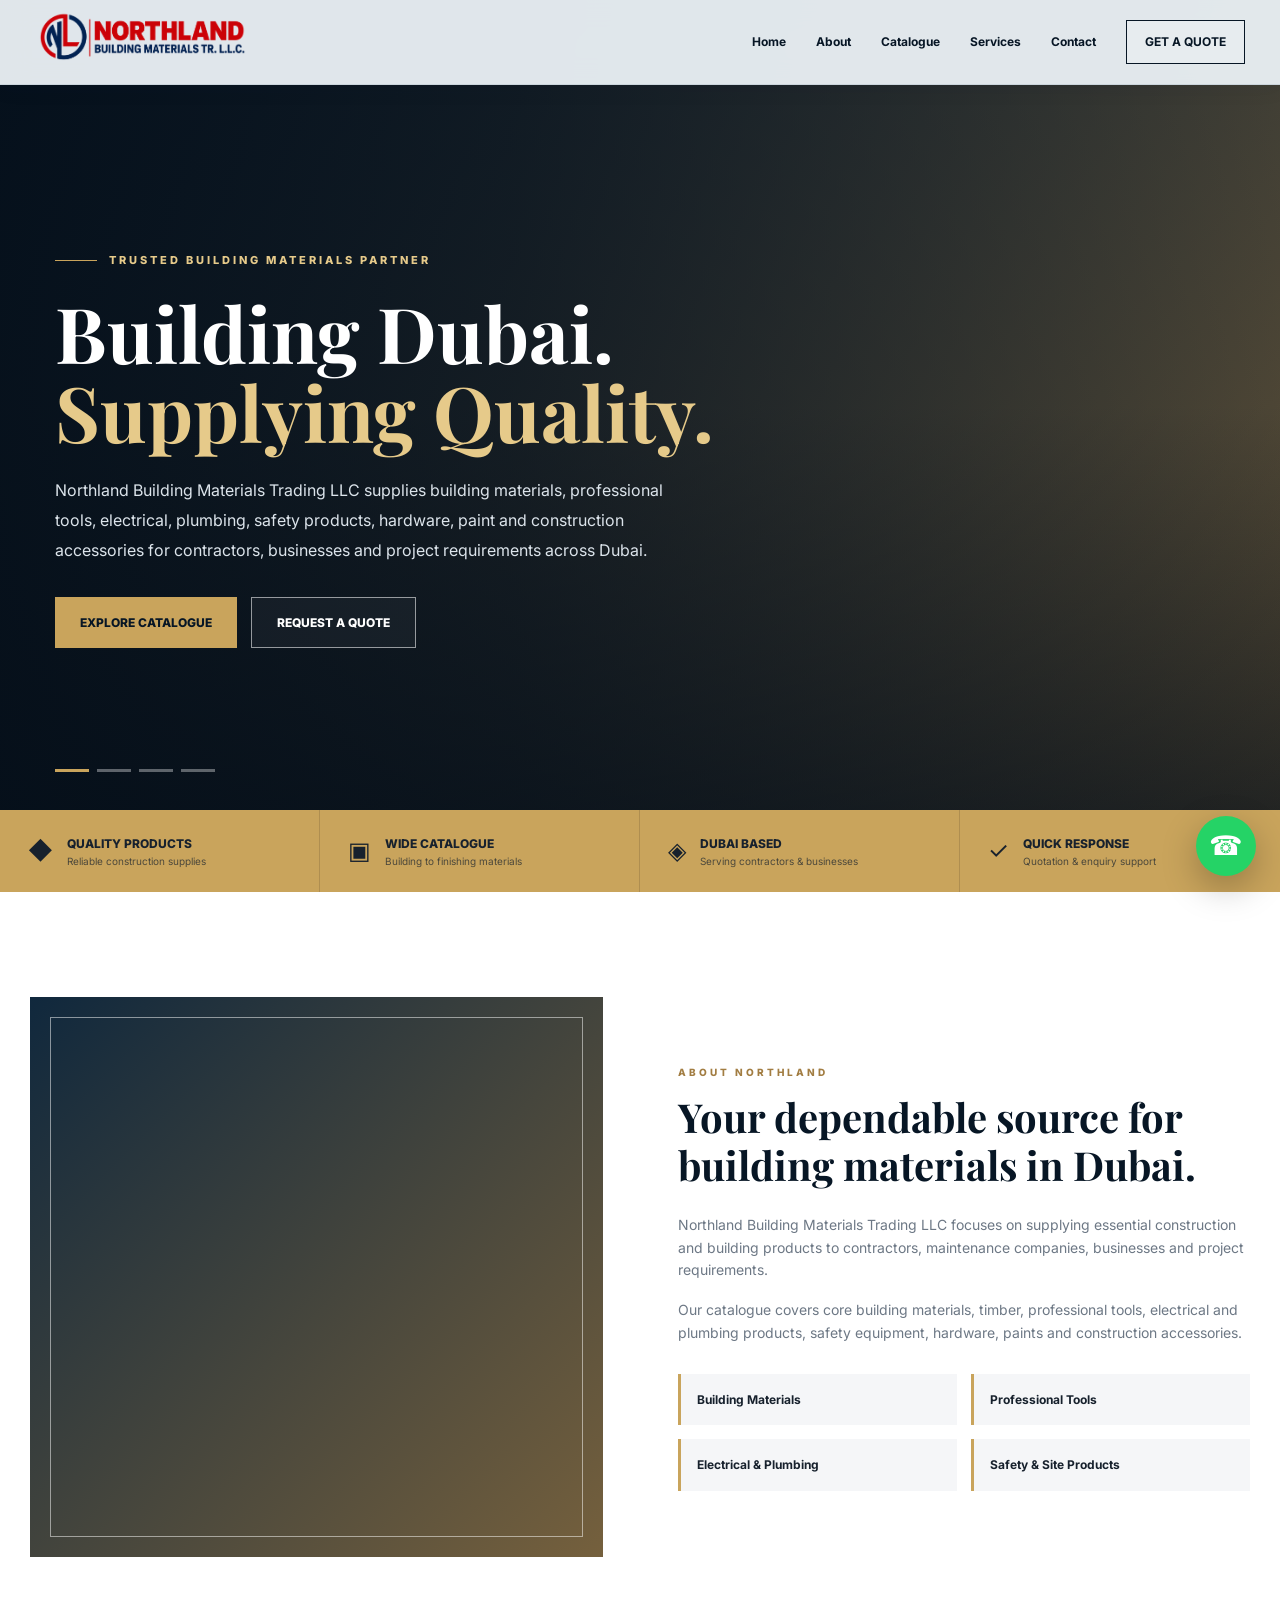
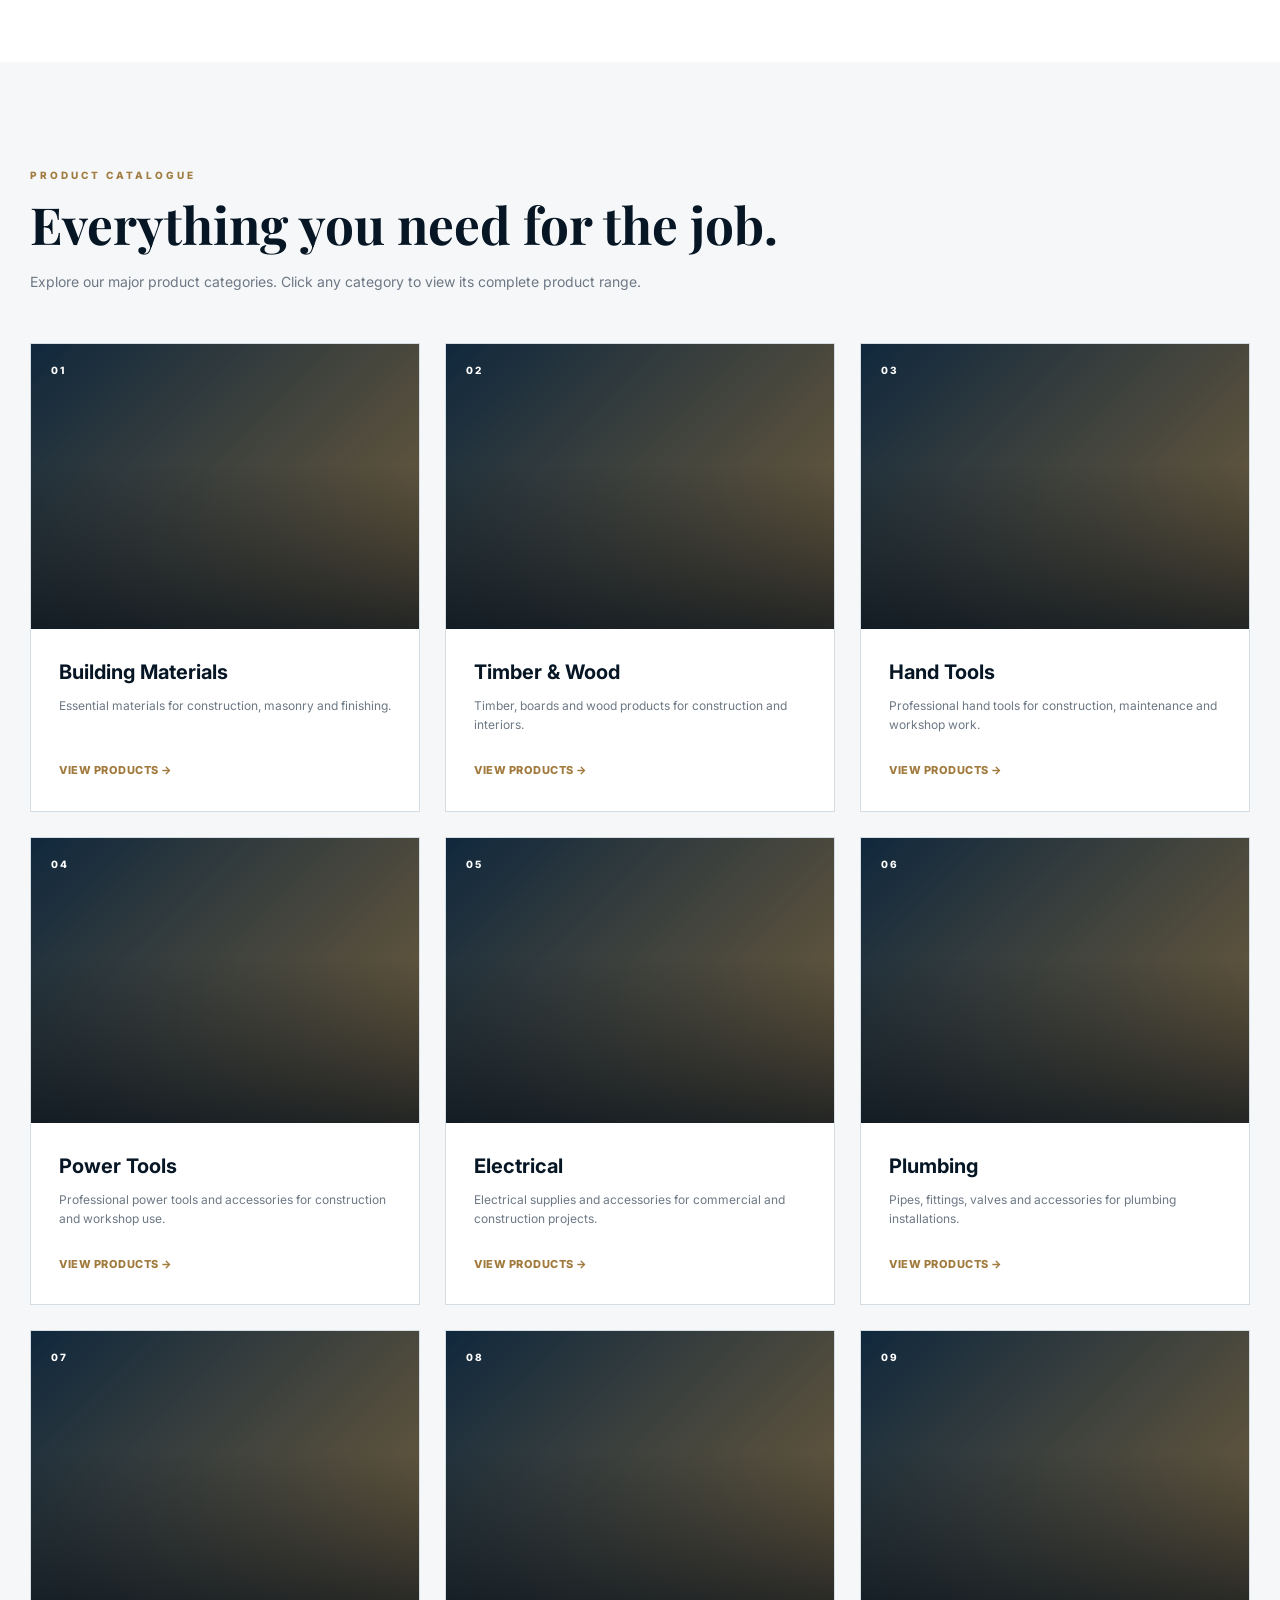
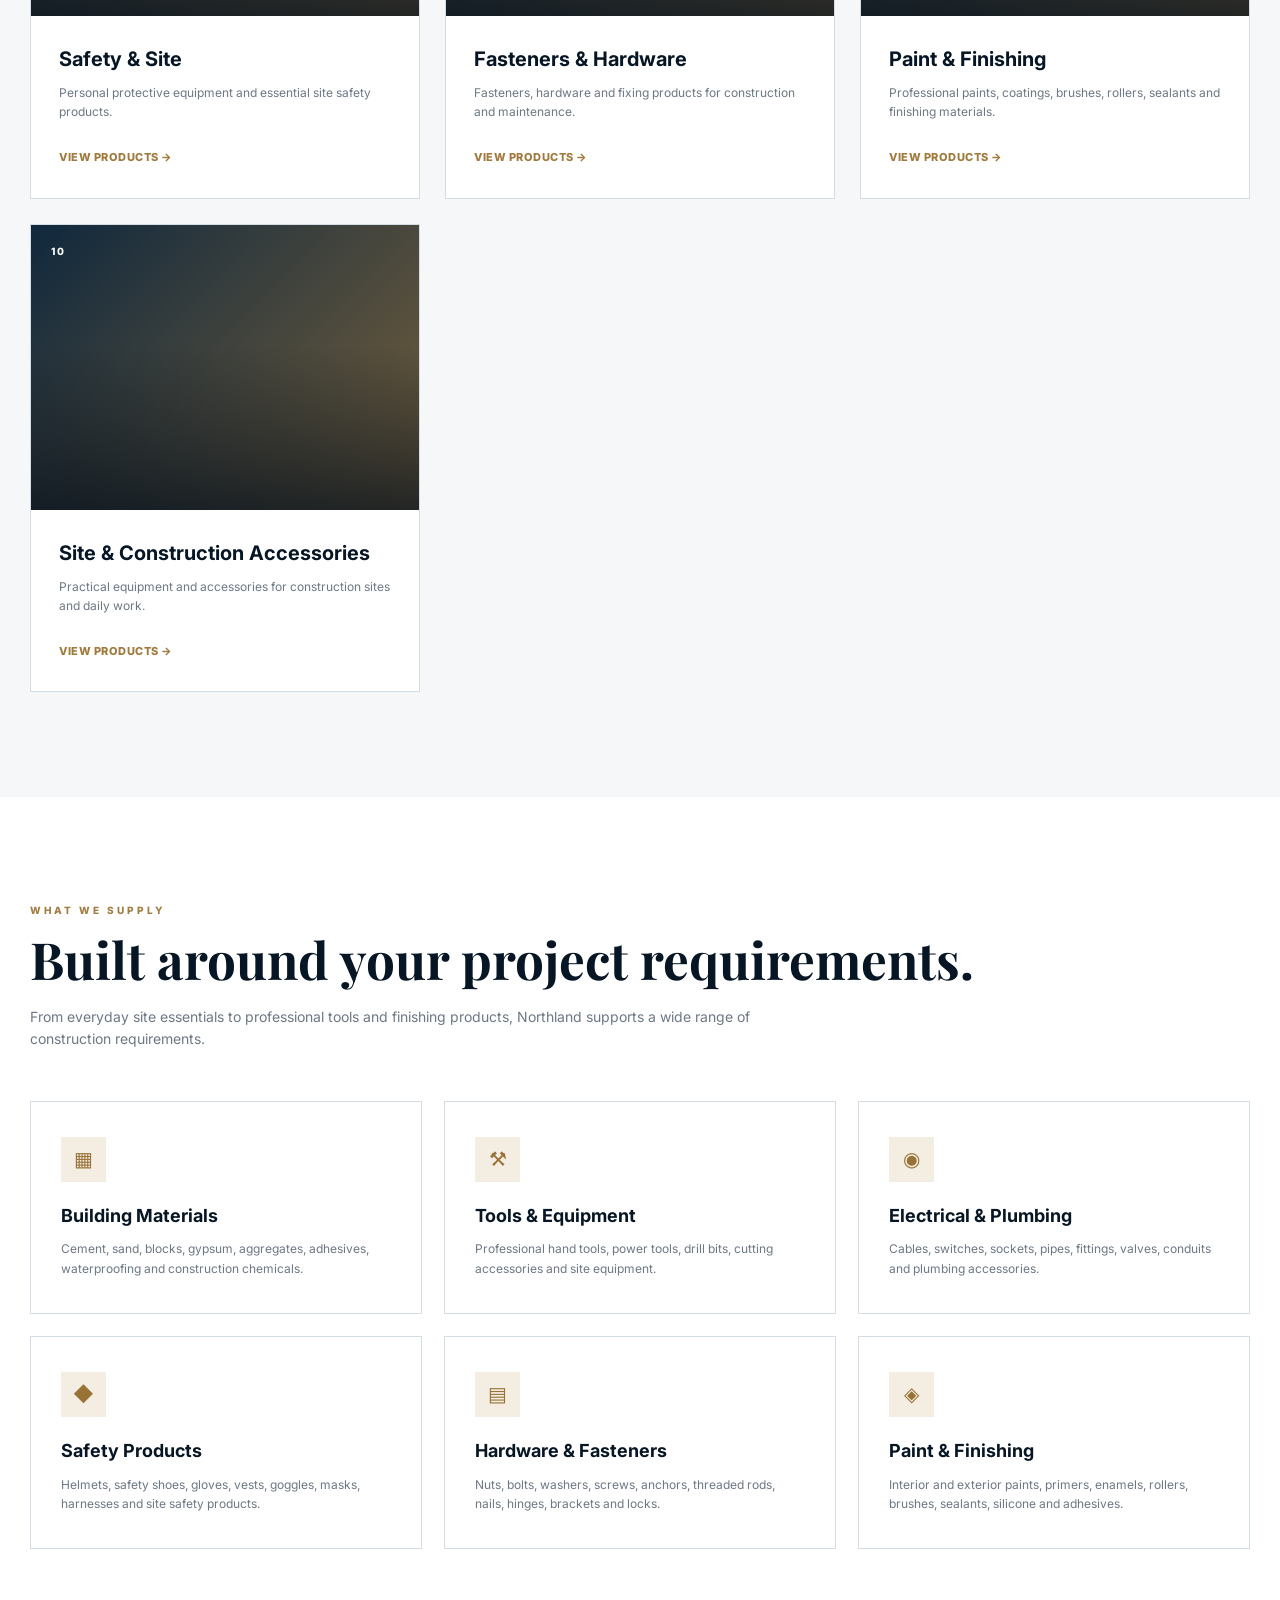
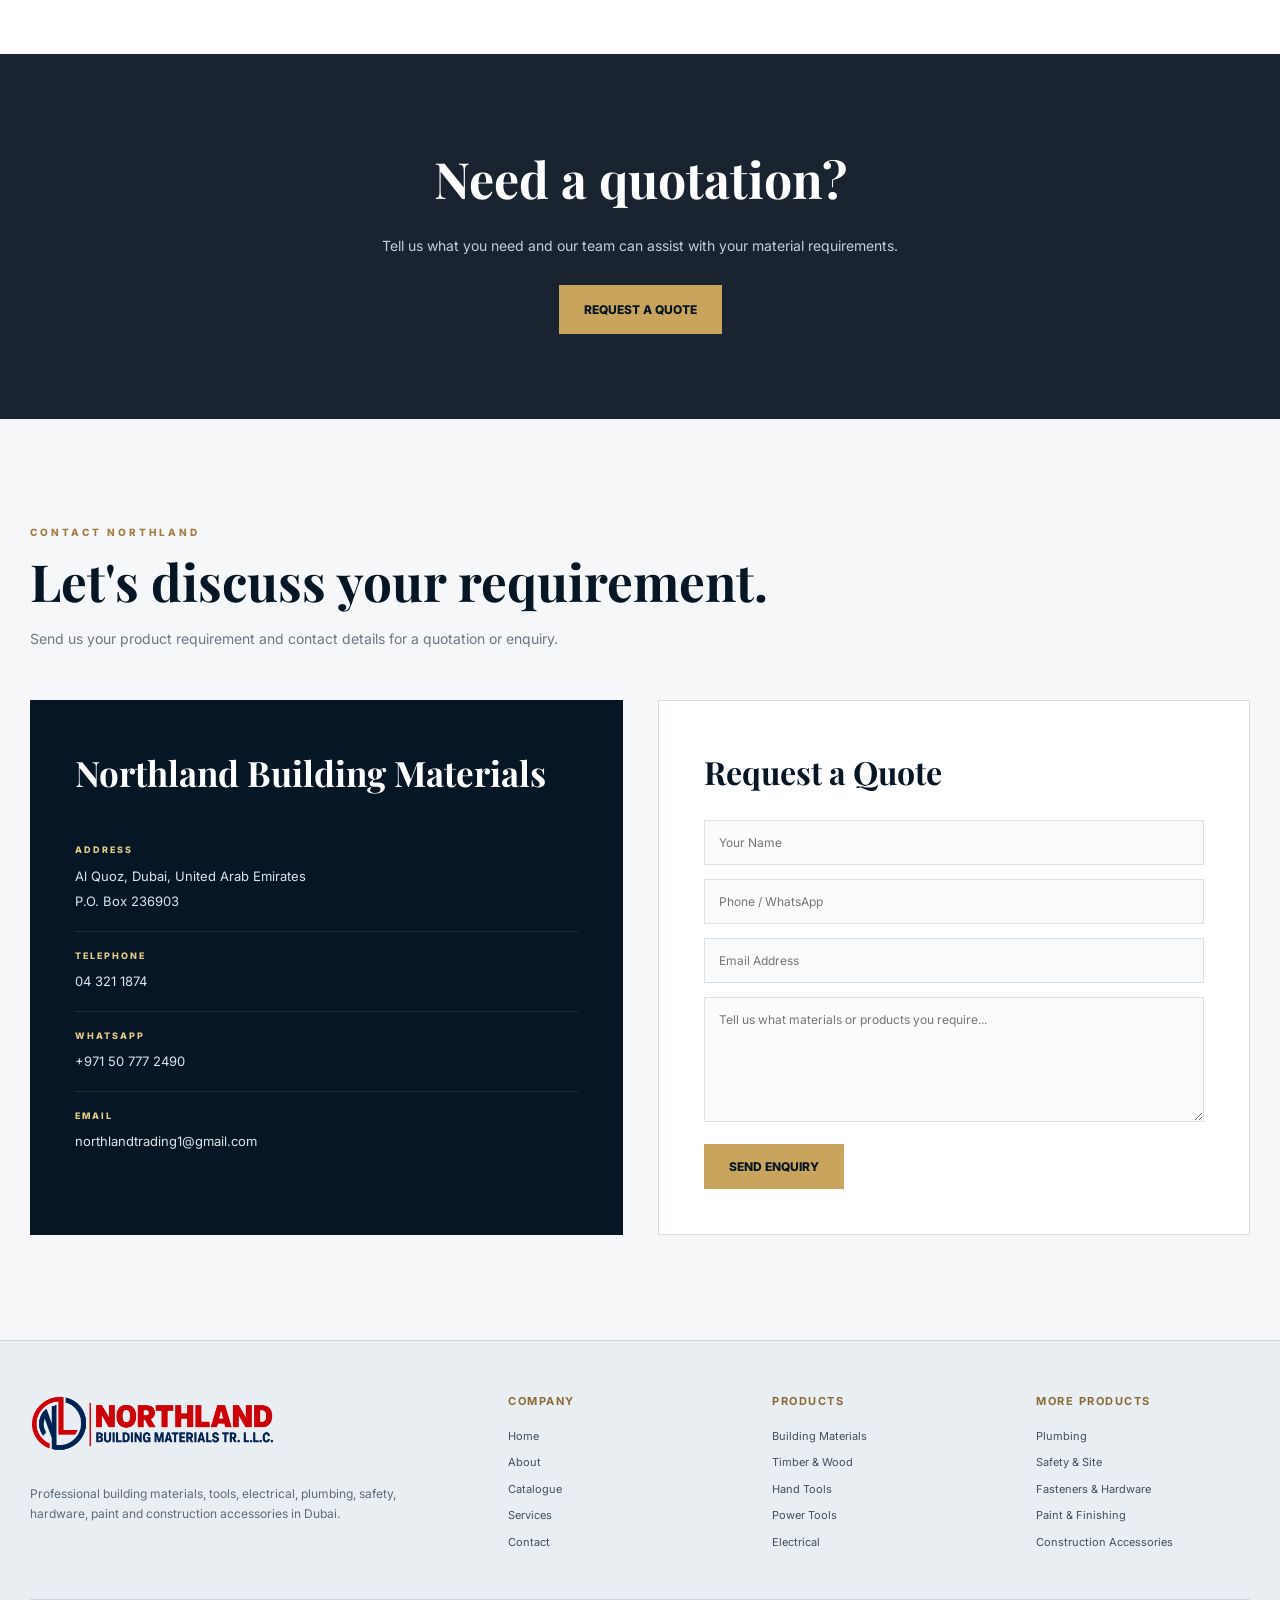
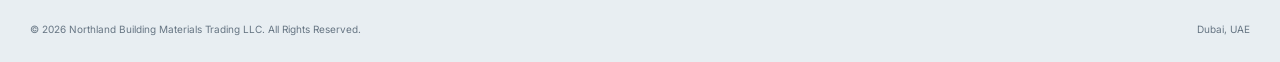
==== commit 97e52113: "Add files via upload" ====
--- a/index.html
+++ b/index.html
@@ -8,62 +8,395 @@
 <link rel="preconnect" href="https://fonts.googleapis.com">
 <link rel="preconnect" href="https://fonts.gstatic.com" crossorigin>
 <link href="https://fonts.googleapis.com/css2?family=Inter:wght@400;500;600;700;800&family=Playfair+Display:wght@600;700&display=swap" rel="stylesheet">
+
 <style>
-:root{--navy:#071625;--navy2:#0c2238;--gold:#c9a45c;--gold-light:#e6ca8a;--white:#fff;--light:#f5f6f8;--text:#17212d;--muted:#6d7885;--border:#e1e6eb;--shadow:0 20px 55px rgba(0,0,0,.11)}
-*{margin:0;padding:0;box-sizing:border-box}html{scroll-behavior:smooth}body{font-family:"Inter",Arial,sans-serif;color:var(--text);background:#fff;line-height:1.6}img{display:block;max-width:100%}a{text-decoration:none;color:inherit}button{font-family:inherit}section{scroll-margin-top:90px}
-header{position:fixed;top:0;left:0;width:100%;z-index:9999;background:rgba(5,17,30,.94);backdrop-filter:blur(14px);border-bottom:1px solid rgba(255,255,255,.09)}
-.navbar{max-width:1450px;min-height:84px;margin:auto;padding:0 35px;display:flex;align-items:center;justify-content:space-between}.logo{display:flex;align-items:center;line-height:0;flex:0 0 auto}.brand-logo{display:block;width:235px;height:68px;object-fit:contain;object-position:left center;filter:drop-shadow(0 2px 8px rgba(0,0,0,.18)) brightness(1.16) saturate(1.08)}.nav-links{display:flex;align-items:center;gap:30px}.nav-links a{color:#fff;font-size:12px;font-weight:600;transition:.3s}.nav-links a:hover{color:var(--gold-light)}.nav-quote{border:1px solid var(--gold);padding:11px 18px;color:var(--gold-light)!important}
-.hero{position:relative;height:810px;overflow:hidden;background:#071625}.hero-slides{position:absolute;inset:0}.hero-slide{position:absolute;inset:0;opacity:0;transition:opacity 1.3s ease}.hero-slide.active{opacity:1}.hero-slide img{width:100%;height:100%;object-fit:cover}.hero-slide::after{content:"";position:absolute;inset:0;background:linear-gradient(90deg,rgba(4,14,25,.91) 0%,rgba(4,14,25,.70) 40%,rgba(4,14,25,.22) 100%),linear-gradient(0deg,rgba(4,14,25,.65),transparent 50%)}.hero-content{position:relative;z-index:5;max-width:1450px;height:100%;margin:auto;padding:170px 55px 80px;display:flex;align-items:center}.hero-copy{max-width:780px}.hero-kicker{display:flex;align-items:center;gap:12px;color:var(--gold-light);font-size:11px;font-weight:800;letter-spacing:3px;margin-bottom:24px}.hero-kicker::before{content:"";width:42px;height:1px;background:var(--gold)}.hero h1{color:#fff;font-family:"Playfair Display",serif;font-size:clamp(48px,6vw,84px);line-height:1.03;margin-bottom:25px}.hero h1 span{color:var(--gold-light)}.hero-description{max-width:650px;color:#dce4eb;font-size:16px;line-height:1.85;margin-bottom:32px}.hero-buttons{display:flex;gap:14px;flex-wrap:wrap}.btn{display:inline-flex;align-items:center;justify-content:center;padding:15px 25px;font-size:12px;font-weight:800;cursor:pointer;border:none;transition:.3s}.btn-gold{background:var(--gold);color:#071625}.btn-gold:hover{background:var(--gold-light);transform:translateY(-2px)}.btn-outline{color:#fff;border:1px solid rgba(255,255,255,.55);background:rgba(255,255,255,.04)}.btn-outline:hover{background:#fff;color:#071625}.hero-dots{position:absolute;z-index:10;bottom:38px;left:55px;display:flex;gap:8px}.hero-dot{width:34px;height:3px;background:rgba(255,255,255,.35);cursor:pointer;transition:.3s}.hero-dot.active{background:var(--gold)}
-.trust{background:var(--gold)}.trust-inner{max-width:1450px;margin:auto;display:grid;grid-template-columns:repeat(4,1fr)}.trust-item{padding:22px 28px;display:flex;align-items:center;gap:14px;border-right:1px solid rgba(0,0,0,.13)}.trust-item:last-child{border-right:0}.trust-symbol{font-size:24px}.trust-title{font-size:12px;font-weight:800}.trust-text{display:block;font-size:10px;opacity:.7}
-.section{padding:105px 30px}.container{max-width:1400px;margin:auto}.eyebrow{color:#a27d42;font-size:10px;font-weight:800;letter-spacing:3px;text-transform:uppercase;margin-bottom:13px}.section-title{font-family:"Playfair Display",serif;font-size:clamp(36px,4vw,55px);line-height:1.1;color:var(--navy);margin-bottom:18px}.section-description{max-width:720px;color:var(--muted);font-size:14px}
-.about{background:#fff}.about-grid{display:grid;grid-template-columns:1fr 1fr;gap:75px;align-items:center}.about-photo{height:560px;position:relative;overflow:hidden;background:linear-gradient(135deg,#0c2339,#927545)}.about-photo img{width:100%;height:100%;object-fit:cover}.about-photo::after{content:"";position:absolute;inset:20px;border:1px solid rgba(255,255,255,.5)}.about-content h3{font-family:"Playfair Display",serif;color:var(--navy);font-size:40px;line-height:1.2;margin-bottom:25px}.about-content p{color:var(--muted);font-size:14px;margin-bottom:18px}.about-points{margin-top:30px;display:grid;grid-template-columns:1fr 1fr;gap:14px}.about-point{background:var(--light);padding:16px;border-left:3px solid var(--gold);font-size:12px;font-weight:700}
-.catalogue{background:#f6f7f9}.catalogue-heading{margin-bottom:50px}.category-grid{display:grid;grid-template-columns:repeat(3,1fr);gap:25px}.category-card{background:#fff;border:1px solid var(--border);overflow:hidden;cursor:pointer;transition:.4s}.category-card:hover{transform:translateY(-7px);box-shadow:var(--shadow);border-color:rgba(201,164,92,.55)}.category-image{position:relative;height:285px;overflow:hidden;background:linear-gradient(135deg,#11283d,#765e38)}.category-image img{width:100%;height:100%;object-fit:cover;transition:transform .65s ease}.category-card:hover .category-image img{transform:scale(1.07)}.category-image::after{content:"";position:absolute;inset:0;background:linear-gradient(0deg,rgba(4,15,27,.72),transparent 58%);pointer-events:none}.category-number{position:absolute;top:18px;left:20px;z-index:3;color:#fff;font-size:10px;font-weight:800;letter-spacing:2px}.category-body{padding:27px 28px 29px}.category-body h3{color:var(--navy);font-size:20px;margin-bottom:8px}.category-body p{color:var(--muted);font-size:12px;min-height:42px;margin-bottom:18px}.category-action{color:#a17a3d;font-size:11px;font-weight:800;letter-spacing:.5px}
-.product-panel{grid-column:1/-1;display:none;background:var(--navy);color:#fff;padding:42px;border-top:3px solid var(--gold)}.product-panel.open{display:block;animation:panelIn .35s ease}@keyframes panelIn{from{opacity:0;transform:translateY(-10px)}to{opacity:1;transform:translateY(0)}}.panel-header{display:flex;justify-content:space-between;align-items:flex-start;gap:20px;margin-bottom:30px}.panel-header h3{font-family:"Playfair Display",serif;font-size:34px}.panel-header p{color:#aebbc8;font-size:12px;margin-top:5px}.panel-close{width:38px;height:38px;background:none;border:1px solid rgba(255,255,255,.25);color:#fff;cursor:pointer;font-size:20px}.product-list{display:grid;grid-template-columns:repeat(4,1fr);gap:9px}.product{background:rgba(255,255,255,.045);border:1px solid rgba(255,255,255,.1);padding:14px 15px;font-size:12px;color:#d9e1e9;transition:.25s}.product:hover{border-color:var(--gold);background:rgba(201,164,92,.12);color:#fff}
-.services{background:#fff}.services-grid{display:grid;grid-template-columns:repeat(3,1fr);gap:22px;margin-top:50px}.service{border:1px solid var(--border);padding:35px 30px;background:#fff;transition:.3s}.service:hover{transform:translateY(-5px);box-shadow:var(--shadow)}.service-icon{width:45px;height:45px;display:flex;align-items:center;justify-content:center;background:#f4eee2;color:#987237;font-size:20px;margin-bottom:20px}.service h3{color:var(--navy);font-size:18px;margin-bottom:9px}.service p{color:var(--muted);font-size:12px}
-.cta{background:linear-gradient(rgba(5,17,30,.92),rgba(5,17,30,.92)),url("https://images.unsplash.com/photo-1504307651254-35680f356dfd?auto=format&fit=crop&w=2200&q=90") center/cover;color:#fff;padding:85px 30px}.cta-inner{max-width:850px;margin:auto;text-align:center}.cta h2{font-family:"Playfair Display",serif;font-size:50px;margin-bottom:16px}.cta p{color:#c5ced8;font-size:14px;margin-bottom:28px}
-.contact{background:#f6f7f9}.contact-grid{margin-top:50px;display:grid;grid-template-columns:1fr 1fr;gap:35px}.contact-info{background:var(--navy);padding:45px;color:#fff}.contact-info h3{font-family:"Playfair Display",serif;font-size:35px;margin-bottom:25px}.contact-item{padding:17px 0;border-bottom:1px solid rgba(255,255,255,.1)}.contact-item:last-child{border-bottom:0}.contact-item small{display:block;color:var(--gold-light);font-size:9px;font-weight:800;letter-spacing:2px;margin-bottom:5px}.contact-item span{color:#dce3ea;font-size:13px}.contact-form{background:#fff;border:1px solid var(--border);padding:45px}.contact-form h3{font-family:"Playfair Display",serif;color:var(--navy);font-size:32px;margin-bottom:23px}.form-group{margin-bottom:14px}.form-group input,.form-group textarea{width:100%;border:1px solid #dce1e6;background:#fafbfc;padding:14px;font-family:inherit;font-size:12px;outline:none}.form-group textarea{height:125px;resize:vertical}.form-group input:focus,.form-group textarea:focus{border-color:var(--gold)}
-footer{background:#040d18;color:#fff;padding:52px 30px 25px}.footer-inner{max-width:1400px;margin:auto}.footer-grid{display:grid;grid-template-columns:2fr 1fr 1fr 1fr;gap:50px;padding-bottom:38px;border-bottom:1px solid rgba(255,255,255,.1)}.footer-brand p{color:#8794a2;max-width:390px;margin-top:18px;font-size:12px}.footer-col h4{color:var(--gold-light);font-size:11px;letter-spacing:1.5px;text-transform:uppercase;margin-bottom:17px}.footer-col a{display:block;color:#8e9aa7;font-size:11px;margin-bottom:9px}.footer-col a:hover{color:#fff}.footer-bottom{padding-top:21px;display:flex;justify-content:space-between;color:#64717f;font-size:10px}
-.whatsapp{position:fixed;right:24px;bottom:24px;width:60px;height:60px;border-radius:50%;z-index:9998;background:#25D366;color:#fff;display:flex;align-items:center;justify-content:center;font-size:27px;box-shadow:0 12px 35px rgba(0,0,0,.25);transition:.3s}.whatsapp:hover{transform:scale(1.08)}
-footer .brand-logo{width:255px;height:78px}.footer-logo{margin-bottom:8px}@media(max-width:760px){.brand-logo{width:205px;height:62px}.navbar{gap:12px}footer .brand-logo{width:230px;height:70px}}@media(max-width:1100px){.nav-links{gap:17px}.category-grid{grid-template-columns:repeat(2,1fr)}.product-list{grid-template-columns:repeat(3,1fr)}.footer-grid{grid-template-columns:1fr 1fr}}
-@media(max-width:760px){.navbar{min-height:72px;padding:0 18px}.nav-links{display:none}.hero{height:700px}.hero-content{padding:125px 25px 70px}.hero h1{font-size:46px}.hero-description{font-size:13px}.hero-dots{left:25px}.trust-inner{grid-template-columns:1fr 1fr}.trust-item{border-bottom:1px solid rgba(0,0,0,.12)}.section{padding:75px 20px}.about-grid,.contact-grid{grid-template-columns:1fr}.about-photo{height:390px}.category-grid{grid-template-columns:1fr}.product-panel{padding:28px 20px}.product-list{grid-template-columns:1fr 1fr}.services-grid{grid-template-columns:1fr}.footer-grid{grid-template-columns:1fr}.footer-bottom{flex-direction:column;gap:8px}}
-@media(max-width:450px){.hero h1{font-size:38px}.hero-buttons{flex-direction:column}.trust-inner{grid-template-columns:1fr}.about-points{grid-template-columns:1fr}.product-list{grid-template-columns:1fr}}
+:root{
+  --navy:#071625;--navy2:#0c2238;--gold:#c9a45c;--gold-light:#e6ca8a;
+  --header:#E8EEF2;--white:#fff;--light:#f5f6f8;--text:#17212d;--muted:#6d7885;
+  --border:#d5dde4;--shadow:0 20px 55px rgba(0,0,0,.11)
+}
+*{margin:0;padding:0;box-sizing:border-box}
+html{scroll-behavior:smooth}
+body{font-family:"Inter",Arial,sans-serif;color:var(--text);background:#fff;line-height:1.6}
+img{display:block;max-width:100%}
+a{text-decoration:none;color:inherit}
+button{font-family:inherit}
+section{scroll-margin-top:90px}
+
+/* ===== LIGHT LOGO-FRIENDLY HEADER ===== */
+header{
+  position:fixed;top:0;left:0;width:100%;z-index:9999;
+  background:rgba(232,238,242,.97);
+  backdrop-filter:blur(14px);
+  border-bottom:1px solid #cbd5dc;
+  box-shadow:0 4px 18px rgba(7,22,37,.08)
+}
+.navbar{
+  max-width:1450px;min-height:84px;margin:auto;padding:0 35px;
+  display:flex;align-items:center;justify-content:space-between
+}
+.logo{display:flex;align-items:center}
+.header-logo{width:215px;height:auto;max-height:62px;object-fit:contain}
+.nav-links{display:flex;align-items:center;gap:30px}
+.nav-links a{color:var(--navy);font-size:12px;font-weight:700;transition:.3s}
+.nav-links a:hover{color:#9a743d}
+.nav-quote{
+  border:1px solid var(--navy);padding:11px 18px;
+  color:var(--navy)!important;background:rgba(255,255,255,.18)
+}
+.nav-quote:hover{background:var(--navy);color:#fff!important}
+
+/* ===== HERO ===== */
+.hero{position:relative;height:810px;overflow:hidden;background:#071625}
+.hero-slides{position:absolute;inset:0}
+.hero-slide{position:absolute;inset:0;opacity:0;transition:opacity 1.3s ease}
+.hero-slide.active{opacity:1}
+.hero-slide img{width:100%;height:100%;object-fit:cover}
+.hero-slide::after{
+  content:"";position:absolute;inset:0;
+  background:linear-gradient(90deg,rgba(4,14,25,.91) 0%,rgba(4,14,25,.70) 40%,rgba(4,14,25,.22) 100%),
+             linear-gradient(0deg,rgba(4,14,25,.65),transparent 50%)
+}
+.hero-content{
+  position:relative;z-index:5;max-width:1450px;height:100%;margin:auto;
+  padding:170px 55px 80px;display:flex;align-items:center
+}
+.hero-copy{max-width:780px}
+.hero-kicker{
+  display:flex;align-items:center;gap:12px;color:var(--gold-light);
+  font-size:11px;font-weight:800;letter-spacing:3px;margin-bottom:24px
+}
+.hero-kicker::before{content:"";width:42px;height:1px;background:var(--gold)}
+.hero h1{
+  color:#fff;font-family:"Playfair Display",serif;font-size:clamp(48px,6vw,84px);
+  line-height:1.03;margin-bottom:25px
+}
+.hero h1 span{color:var(--gold-light)}
+.hero-description{max-width:650px;color:#dce4eb;font-size:16px;line-height:1.85;margin-bottom:32px}
+.hero-buttons{display:flex;gap:14px;flex-wrap:wrap}
+.btn{
+  display:inline-flex;align-items:center;justify-content:center;padding:15px 25px;
+  font-size:12px;font-weight:800;cursor:pointer;border:none;transition:.3s
+}
+.btn-gold{background:var(--gold);color:#071625}
+.btn-gold:hover{background:var(--gold-light);transform:translateY(-2px)}
+.btn-outline{color:#fff;border:1px solid rgba(255,255,255,.55);background:rgba(255,255,255,.04)}
+.btn-outline:hover{background:#fff;color:#071625}
+.hero-dots{position:absolute;z-index:10;bottom:38px;left:55px;display:flex;gap:8px}
+.hero-dot{width:34px;height:3px;background:rgba(255,255,255,.35);cursor:pointer;transition:.3s}
+.hero-dot.active{background:var(--gold)}
+
+/* ===== TRUST ===== */
+.trust{background:var(--gold)}
+.trust-inner{max-width:1450px;margin:auto;display:grid;grid-template-columns:repeat(4,1fr)}
+.trust-item{
+  padding:22px 28px;display:flex;align-items:center;gap:14px;
+  border-right:1px solid rgba(0,0,0,.13)
+}
+.trust-item:last-child{border-right:0}
+.trust-symbol{font-size:24px}
+.trust-title{font-size:12px;font-weight:800}
+.trust-text{display:block;font-size:10px;opacity:.7}
+
+/* ===== SECTIONS ===== */
+.section{padding:105px 30px}
+.container{max-width:1400px;margin:auto}
+.eyebrow{color:#a27d42;font-size:10px;font-weight:800;letter-spacing:3px;text-transform:uppercase;margin-bottom:13px}
+.section-title{font-family:"Playfair Display",serif;font-size:clamp(36px,4vw,55px);line-height:1.1;color:var(--navy);margin-bottom:18px}
+.section-description{max-width:720px;color:var(--muted);font-size:14px}
+
+/* ===== ABOUT ===== */
+.about{background:#fff}
+.about-grid{display:grid;grid-template-columns:1fr 1fr;gap:75px;align-items:center}
+.about-photo{height:560px;position:relative;overflow:hidden;background:linear-gradient(135deg,#0c2339,#927545)}
+.about-photo img{width:100%;height:100%;object-fit:cover}
+.about-photo::after{content:"";position:absolute;inset:20px;border:1px solid rgba(255,255,255,.5)}
+.about-content h3{font-family:"Playfair Display",serif;color:var(--navy);font-size:40px;line-height:1.2;margin-bottom:25px}
+.about-content p{color:var(--muted);font-size:14px;margin-bottom:18px}
+.about-points{margin-top:30px;display:grid;grid-template-columns:1fr 1fr;gap:14px}
+.about-point{background:var(--light);padding:16px;border-left:3px solid var(--gold);font-size:12px;font-weight:700}
+
+/* ===== CATALOGUE ===== */
+.catalogue{background:#f6f7f9}
+.catalogue-heading{margin-bottom:50px}
+.category-grid{display:grid;grid-template-columns:repeat(3,1fr);gap:25px}
+.category-card{background:#fff;border:1px solid var(--border);overflow:hidden;cursor:pointer;transition:.4s}
+.category-card:hover{transform:translateY(-7px);box-shadow:var(--shadow);border-color:rgba(201,164,92,.55)}
+.category-image{position:relative;height:285px;overflow:hidden;background:linear-gradient(135deg,#11283d,#765e38)}
+.category-image img{width:100%;height:100%;object-fit:cover;transition:transform .65s ease}
+.category-card:hover .category-image img{transform:scale(1.07)}
+.category-image::after{content:"";position:absolute;inset:0;background:linear-gradient(0deg,rgba(4,15,27,.72),transparent 58%);pointer-events:none}
+.category-number{position:absolute;top:18px;left:20px;z-index:3;color:#fff;font-size:10px;font-weight:800;letter-spacing:2px}
+.category-body{padding:27px 28px 29px}
+.category-body h3{color:var(--navy);font-size:20px;margin-bottom:8px}
+.category-body p{color:var(--muted);font-size:12px;min-height:42px;margin-bottom:18px}
+.category-action{color:#a17a3d;font-size:11px;font-weight:800;letter-spacing:.5px}
+.product-panel{grid-column:1/-1;display:none;background:var(--navy);color:#fff;padding:42px;border-top:3px solid var(--gold)}
+.product-panel.open{display:block;animation:panelIn .35s ease}
+@keyframes panelIn{from{opacity:0;transform:translateY(-10px)}to{opacity:1;transform:translateY(0)}}
+.panel-header{display:flex;justify-content:space-between;align-items:flex-start;gap:20px;margin-bottom:30px}
+.panel-header h3{font-family:"Playfair Display",serif;font-size:34px}
+.panel-header p{color:#aebbc8;font-size:12px;margin-top:5px}
+.panel-close{width:38px;height:38px;background:none;border:1px solid rgba(255,255,255,.25);color:#fff;cursor:pointer;font-size:20px}
+.product-list{display:grid;grid-template-columns:repeat(4,1fr);gap:9px}
+.product{background:rgba(255,255,255,.045);border:1px solid rgba(255,255,255,.1);padding:14px 15px;font-size:12px;color:#d9e1e9;transition:.25s}
+.product:hover{border-color:var(--gold);background:rgba(201,164,92,.12);color:#fff}
+
+/* ===== SERVICES ===== */
+.services{background:#fff}
+.services-grid{display:grid;grid-template-columns:repeat(3,1fr);gap:22px;margin-top:50px}
+.service{border:1px solid var(--border);padding:35px 30px;background:#fff;transition:.3s}
+.service:hover{transform:translateY(-5px);box-shadow:var(--shadow)}
+.service-icon{width:45px;height:45px;display:flex;align-items:center;justify-content:center;background:#f4eee2;color:#987237;font-size:20px;margin-bottom:20px}
+.service h3{color:var(--navy);font-size:18px;margin-bottom:9px}
+.service p{color:var(--muted);font-size:12px}
+
+/* ===== CTA ===== */
+.cta{
+  background:linear-gradient(rgba(5,17,30,.92),rgba(5,17,30,.92)),
+  url("https://images.unsplash.com/photo-1504307651254-35680f356dfd?auto=format&fit=crop&w=2200&q=90") center/cover;
+  color:#fff;padding:85px 30px
+}
+.cta-inner{max-width:850px;margin:auto;text-align:center}
+.cta h2{font-family:"Playfair Display",serif;font-size:50px;margin-bottom:16px}
+.cta p{color:#c5ced8;font-size:14px;margin-bottom:28px}
+
+/* ===== CONTACT ===== */
+.contact{background:#f6f7f9}
+.contact-grid{margin-top:50px;display:grid;grid-template-columns:1fr 1fr;gap:35px}
+.contact-info{background:var(--navy);padding:45px;color:#fff}
+.contact-info h3{font-family:"Playfair Display",serif;font-size:35px;margin-bottom:25px}
+.contact-item{padding:17px 0;border-bottom:1px solid rgba(255,255,255,.1)}
+.contact-item:last-child{border-bottom:0}
+.contact-item small{display:block;color:var(--gold-light);font-size:9px;font-weight:800;letter-spacing:2px;margin-bottom:5px}
+.contact-item span{color:#dce3ea;font-size:13px}
+.contact-form{background:#fff;border:1px solid var(--border);padding:45px}
+.contact-form h3{font-family:"Playfair Display",serif;color:var(--navy);font-size:32px;margin-bottom:23px}
+.form-group{margin-bottom:14px}
+.form-group input,.form-group textarea{width:100%;border:1px solid #dce1e6;background:#fafbfc;padding:14px;font-family:inherit;font-size:12px;outline:none}
+.form-group textarea{height:125px;resize:vertical}
+.form-group input:focus,.form-group textarea:focus{border-color:var(--gold)}
+
+/* ===== LIGHT LOGO-FRIENDLY FOOTER ===== */
+footer{
+  background:#E8EEF2;color:var(--navy);padding:52px 30px 25px;
+  border-top:1px solid #cbd5dc
+}
+.footer-inner{max-width:1400px;margin:auto}
+.footer-grid{
+  display:grid;grid-template-columns:2fr 1fr 1fr 1fr;gap:50px;
+  padding-bottom:38px;border-bottom:1px solid #cbd5dc
+}
+.footer-brand .footer-logo{width:245px;height:auto;max-height:74px;object-fit:contain}
+.footer-brand p{color:#5e6c79;max-width:390px;margin-top:18px;font-size:12px}
+.footer-col h4{color:#8b6a35;font-size:11px;letter-spacing:1.5px;text-transform:uppercase;margin-bottom:17px}
+.footer-col a{display:block;color:#40505e;font-size:11px;margin-bottom:9px}
+.footer-col a:hover{color:var(--navy)}
+.footer-bottom{padding-top:21px;display:flex;justify-content:space-between;color:#667583;font-size:10px}
+
+/* ===== WHATSAPP ===== */
+.whatsapp{
+  position:fixed;right:24px;bottom:24px;width:60px;height:60px;border-radius:50%;z-index:9998;
+  background:#25D366;color:#fff;display:flex;align-items:center;justify-content:center;
+  font-size:27px;box-shadow:0 12px 35px rgba(0,0,0,.25);transition:.3s
+}
+.whatsapp:hover{transform:scale(1.08)}
+
+@media(max-width:1100px){
+  .nav-links{gap:17px}.category-grid{grid-template-columns:repeat(2,1fr)}
+  .product-list{grid-template-columns:repeat(3,1fr)}
+  .footer-grid{grid-template-columns:1fr 1fr}
+}
+@media(max-width:760px){
+  .navbar{min-height:72px;padding:0 18px}.header-logo{width:185px;max-height:54px}
+  .nav-links{display:none}.hero{height:700px}
+  .hero-content{padding:125px 25px 70px}.hero h1{font-size:46px}
+  .hero-description{font-size:13px}.hero-dots{left:25px}
+  .trust-inner{grid-template-columns:1fr 1fr}
+  .trust-item{border-bottom:1px solid rgba(0,0,0,.12)}
+  .section{padding:75px 20px}.about-grid,.contact-grid{grid-template-columns:1fr}
+  .about-photo{height:390px}.category-grid{grid-template-columns:1fr}
+  .product-panel{padding:28px 20px}.product-list{grid-template-columns:1fr 1fr}
+  .services-grid{grid-template-columns:1fr}.footer-grid{grid-template-columns:1fr}
+  .footer-brand .footer-logo{width:220px}.footer-bottom{flex-direction:column;gap:8px}
+}
+@media(max-width:450px){
+  .header-logo{width:170px}.hero h1{font-size:38px}
+  .hero-buttons{flex-direction:column}.trust-inner{grid-template-columns:1fr}
+  .about-points{grid-template-columns:1fr}.product-list{grid-template-columns:1fr}
+}
 </style>
 </head>
+
 <body>
-<header><div class="navbar">
-<a href="#home" class="logo" aria-label="Northland Building Materials Trading LLC"><img class="brand-logo" src="northland-logo.png" alt="Northland Building Materials Trading LLC"></a>
-<nav class="nav-links"><a href="#home">Home</a><a href="#about">About</a><a href="#catalogue">Catalogue</a><a href="#services">Services</a><a href="#contact">Contact</a><a href="#contact" class="nav-quote">GET A QUOTE</a></nav>
-</div></header>
-<section class="hero" id="home"><div class="hero-slides">
-<div class="hero-slide active"><img src="https://images.unsplash.com/photo-1512453979798-5ea266f8880c?auto=format&fit=crop&w=2400&q=95" alt="Dubai skyline"></div>
-<div class="hero-slide"><img src="https://images.unsplash.com/photo-1518684079-3c830dcef090?auto=format&fit=crop&w=2400&q=95" alt="Dubai Marina"></div>
-<div class="hero-slide"><img src="https://images.unsplash.com/photo-1546412414-e1885259563a?auto=format&fit=crop&w=2400&q=95" alt="Palm Jumeirah Dubai"></div>
-<div class="hero-slide"><img src="https://images.unsplash.com/photo-1582672060674-bc2bd808a8b5?auto=format&fit=crop&w=2400&q=95" alt="Dubai Burj Al Arab"></div>
-</div><div class="hero-content"><div class="hero-copy"><div class="hero-kicker">TRUSTED BUILDING MATERIALS PARTNER</div><h1>Building Dubai.<br><span>Supplying Quality.</span></h1><p class="hero-description">Northland Building Materials Trading LLC supplies building materials, professional tools, electrical, plumbing, safety products, hardware, paint and construction accessories for contractors, businesses and project requirements across Dubai.</p><div class="hero-buttons"><a href="#catalogue" class="btn btn-gold">EXPLORE CATALOGUE</a><a href="#contact" class="btn btn-outline">REQUEST A QUOTE</a></div></div></div><div class="hero-dots"><div class="hero-dot active" onclick="goSlide(0)"></div><div class="hero-dot" onclick="goSlide(1)"></div><div class="hero-dot" onclick="goSlide(2)"></div><div class="hero-dot" onclick="goSlide(3)"></div></div></section>
-<div class="trust"><div class="trust-inner">
-<div class="trust-item"><div class="trust-symbol">◆</div><div><div class="trust-title">QUALITY PRODUCTS</div><span class="trust-text">Reliable construction supplies</span></div></div>
-<div class="trust-item"><div class="trust-symbol">▣</div><div><div class="trust-title">WIDE CATALOGUE</div><span class="trust-text">Building to finishing materials</span></div></div>
-<div class="trust-item"><div class="trust-symbol">◈</div><div><div class="trust-title">DUBAI BASED</div><span class="trust-text">Serving contractors & businesses</span></div></div>
-<div class="trust-item"><div class="trust-symbol">✓</div><div><div class="trust-title">QUICK RESPONSE</div><span class="trust-text">Quotation & enquiry support</span></div></div>
-</div></div>
-<section class="section about" id="about"><div class="container"><div class="about-grid"><div class="about-photo"><img src="https://images.unsplash.com/photo-1504307651254-35680f356dfd?auto=format&fit=crop&w=1800&q=95" alt="Construction project"></div><div class="about-content"><div class="eyebrow">ABOUT NORTHLAND</div><h3>Your dependable source for building materials in Dubai.</h3><p>Northland Building Materials Trading LLC focuses on supplying essential construction and building products to contractors, maintenance companies, businesses and project requirements.</p><p>Our catalogue covers core building materials, timber, professional tools, electrical and plumbing products, safety equipment, hardware, paints and construction accessories.</p><div class="about-points"><div class="about-point">Building Materials</div><div class="about-point">Professional Tools</div><div class="about-point">Electrical & Plumbing</div><div class="about-point">Safety & Site Products</div></div></div></div></div></section>
-<section class="section catalogue" id="catalogue"><div class="container"><div class="catalogue-heading"><div class="eyebrow">PRODUCT CATALOGUE</div><h2 class="section-title">Everything you need for the job.</h2><p class="section-description">Explore our major product categories. Click any category to view its complete product range.</p></div><div class="category-grid" id="categoryGrid"></div></div></section>
-<section class="section services" id="services"><div class="container"><div class="eyebrow">WHAT WE SUPPLY</div><h2 class="section-title">Built around your project requirements.</h2><p class="section-description">From everyday site essentials to professional tools and finishing products, Northland supports a wide range of construction requirements.</p><div class="services-grid">
-<div class="service"><div class="service-icon">▦</div><h3>Building Materials</h3><p>Cement, sand, blocks, gypsum, aggregates, adhesives, waterproofing and construction chemicals.</p></div>
-<div class="service"><div class="service-icon">⚒</div><h3>Tools & Equipment</h3><p>Professional hand tools, power tools, drill bits, cutting accessories and site equipment.</p></div>
-<div class="service"><div class="service-icon">◉</div><h3>Electrical & Plumbing</h3><p>Cables, switches, sockets, pipes, fittings, valves, conduits and plumbing accessories.</p></div>
-<div class="service"><div class="service-icon">◆</div><h3>Safety Products</h3><p>Helmets, safety shoes, gloves, vests, goggles, masks, harnesses and site safety products.</p></div>
-<div class="service"><div class="service-icon">▤</div><h3>Hardware & Fasteners</h3><p>Nuts, bolts, washers, screws, anchors, threaded rods, nails, hinges, brackets and locks.</p></div>
-<div class="service"><div class="service-icon">◈</div><h3>Paint & Finishing</h3><p>Interior and exterior paints, primers, enamels, rollers, brushes, sealants, silicone and adhesives.</p></div>
-</div></div></section>
-<section class="cta"><div class="cta-inner"><h2>Need a quotation?</h2><p>Tell us what you need and our team can assist with your material requirements.</p><a href="#contact" class="btn btn-gold">REQUEST A QUOTE</a></div></section>
-<section class="section contact" id="contact"><div class="container"><div class="eyebrow">CONTACT NORTHLAND</div><h2 class="section-title">Let's discuss your requirement.</h2><p class="section-description">Send us your product requirement and contact details for a quotation or enquiry.</p><div class="contact-grid"><div class="contact-info"><h3>Northland Building Materials</h3><div class="contact-item"><small>ADDRESS</small><span>Al Quoz, Dubai, United Arab Emirates<br>P.O. Box 236903</span></div><div class="contact-item"><small>TELEPHONE</small><span>04 321 1874</span></div><div class="contact-item"><small>WHATSAPP</small><span>+971 50 777 2490</span></div><div class="contact-item"><small>EMAIL</small><span>northlandtrading1@gmail.com</span></div></div><div class="contact-form"><h3>Request a Quote</h3><div class="form-group"><input type="text" id="name" placeholder="Your Name"></div><div class="form-group"><input type="tel" id="phone" placeholder="Phone / WhatsApp"></div><div class="form-group"><input type="email" id="email" placeholder="Email Address"></div><div class="form-group"><textarea id="message" placeholder="Tell us what materials or products you require..."></textarea></div><button class="btn btn-gold" onclick="sendWhatsApp()">SEND ENQUIRY</button></div></div></div></section>
-<footer><div class="footer-inner"><div class="footer-grid"><div class="footer-brand"><div class="logo footer-logo"><img class="brand-logo" src="northland-logo.png" alt="Northland Building Materials Trading LLC"></div><p>Professional building materials, tools, electrical, plumbing, safety, hardware, paint and construction accessories in Dubai.</p></div><div class="footer-col"><h4>Company</h4><a href="#home">Home</a><a href="#about">About</a><a href="#catalogue">Catalogue</a><a href="#services">Services</a><a href="#contact">Contact</a></div><div class="footer-col"><h4>Products</h4><a href="#catalogue">Building Materials</a><a href="#catalogue">Timber & Wood</a><a href="#catalogue">Hand Tools</a><a href="#catalogue">Power Tools</a><a href="#catalogue">Electrical</a></div><div class="footer-col"><h4>More Products</h4><a href="#catalogue">Plumbing</a><a href="#catalogue">Safety & Site</a><a href="#catalogue">Fasteners & Hardware</a><a href="#catalogue">Paint & Finishing</a><a href="#catalogue">Construction Accessories</a></div></div><div class="footer-bottom"><span>© 2026 Northland Building Materials Trading LLC. All Rights Reserved.</span><span>Dubai, UAE</span></div></div></footer>
+
+<header>
+  <div class="navbar">
+    <a href="#home" class="logo" aria-label="Northland Building Materials">
+      <img src="[data-uri]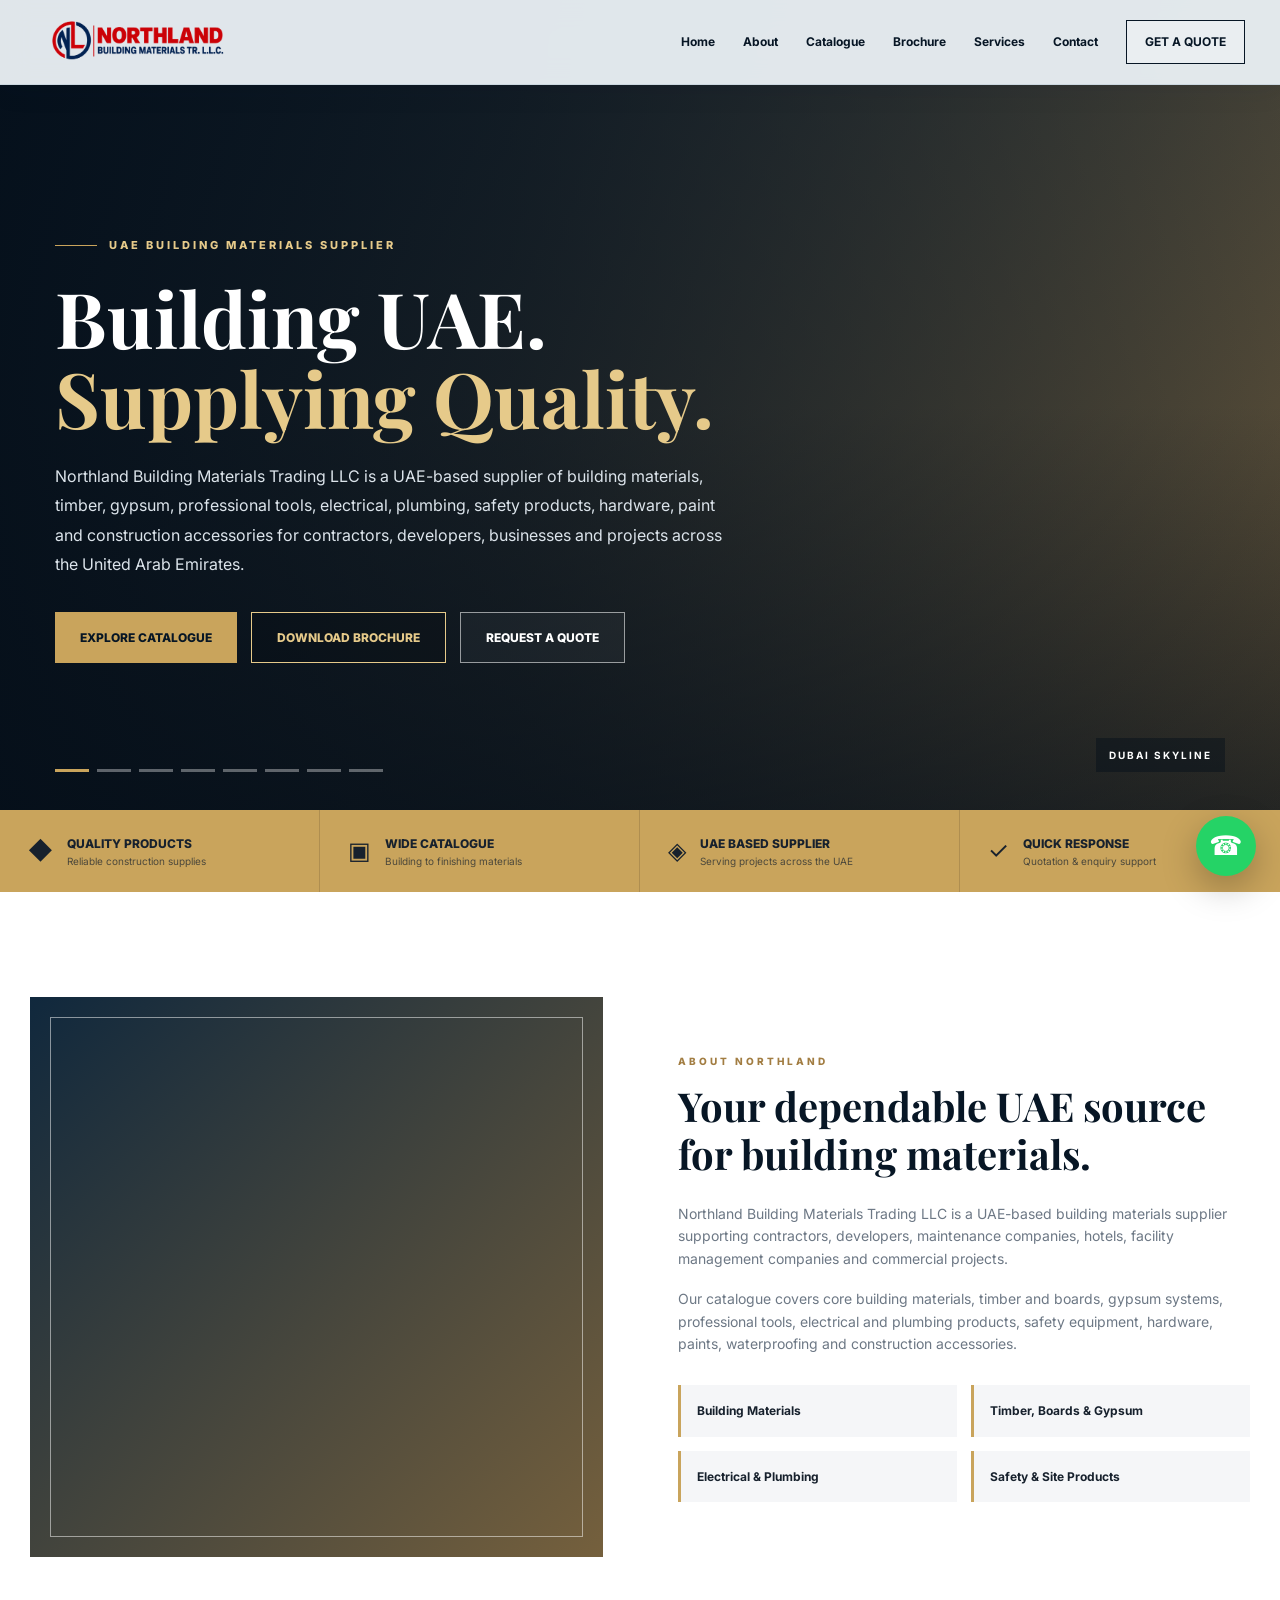
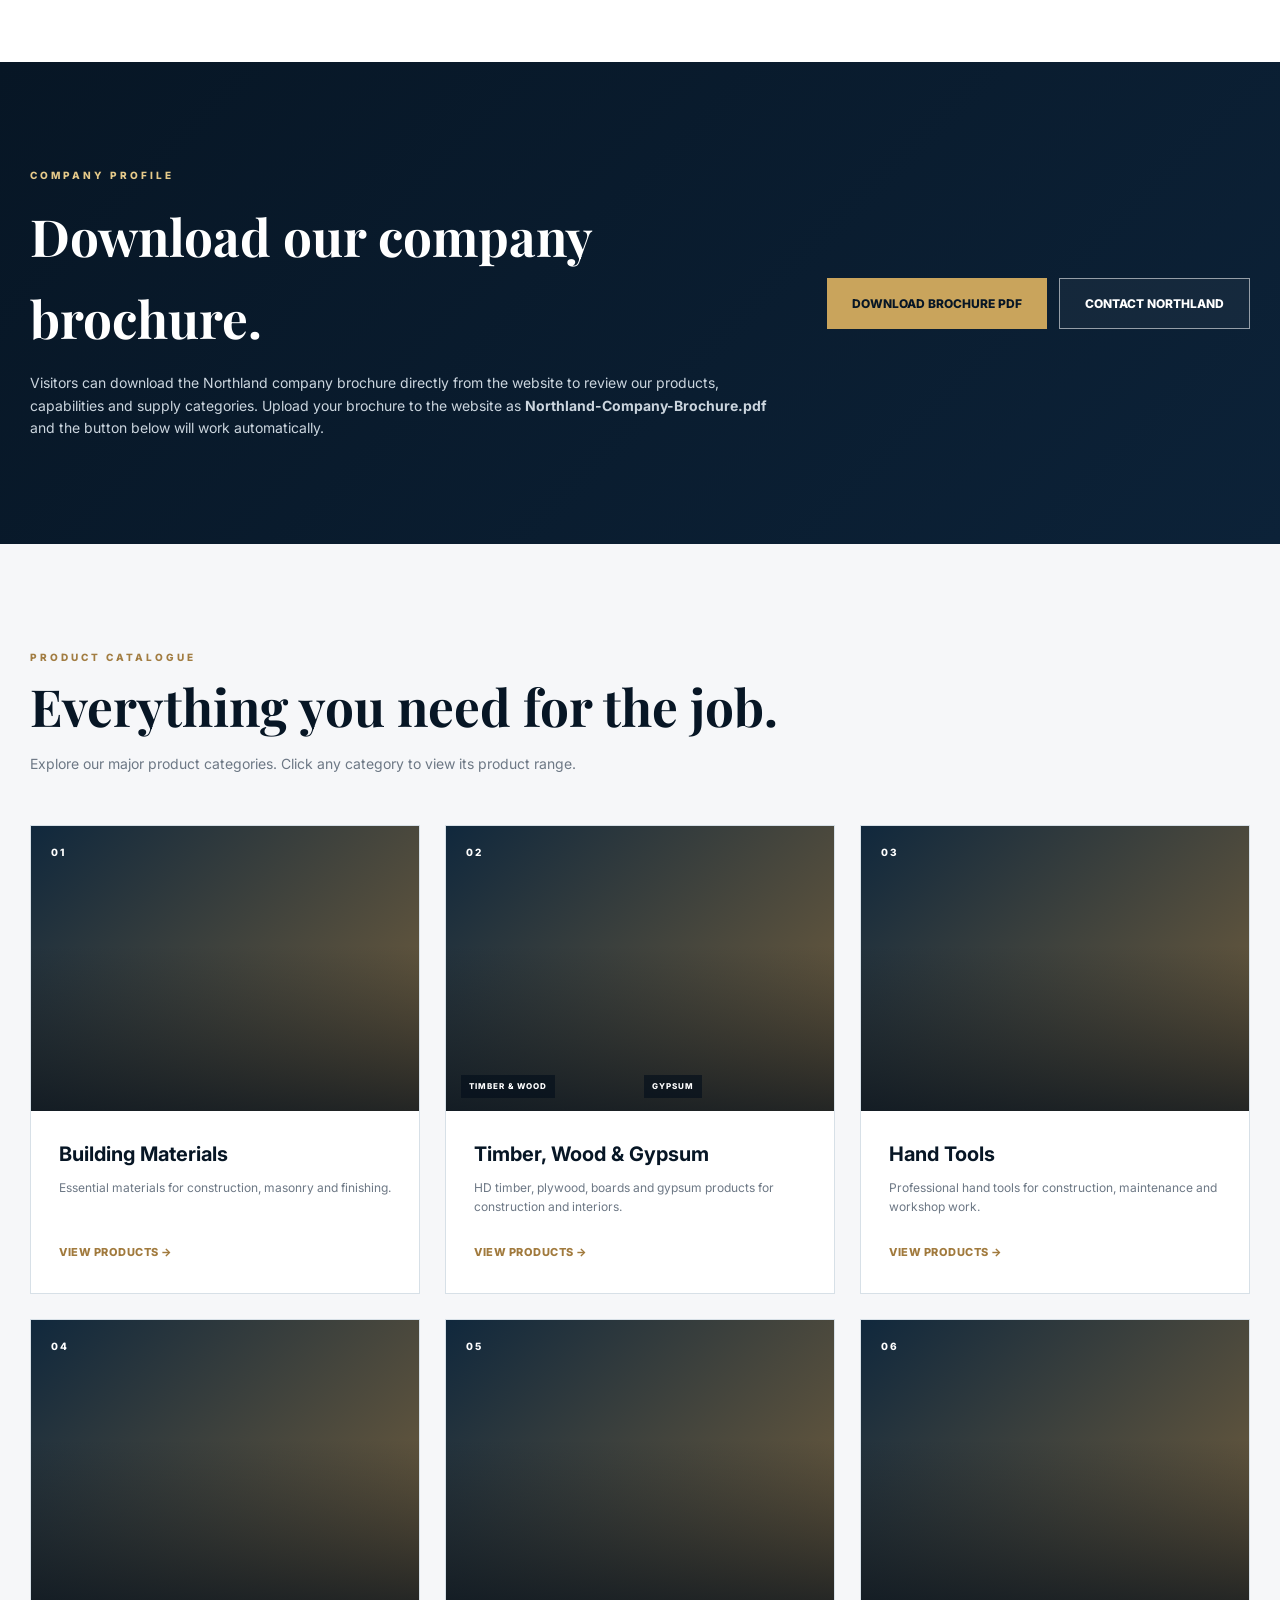
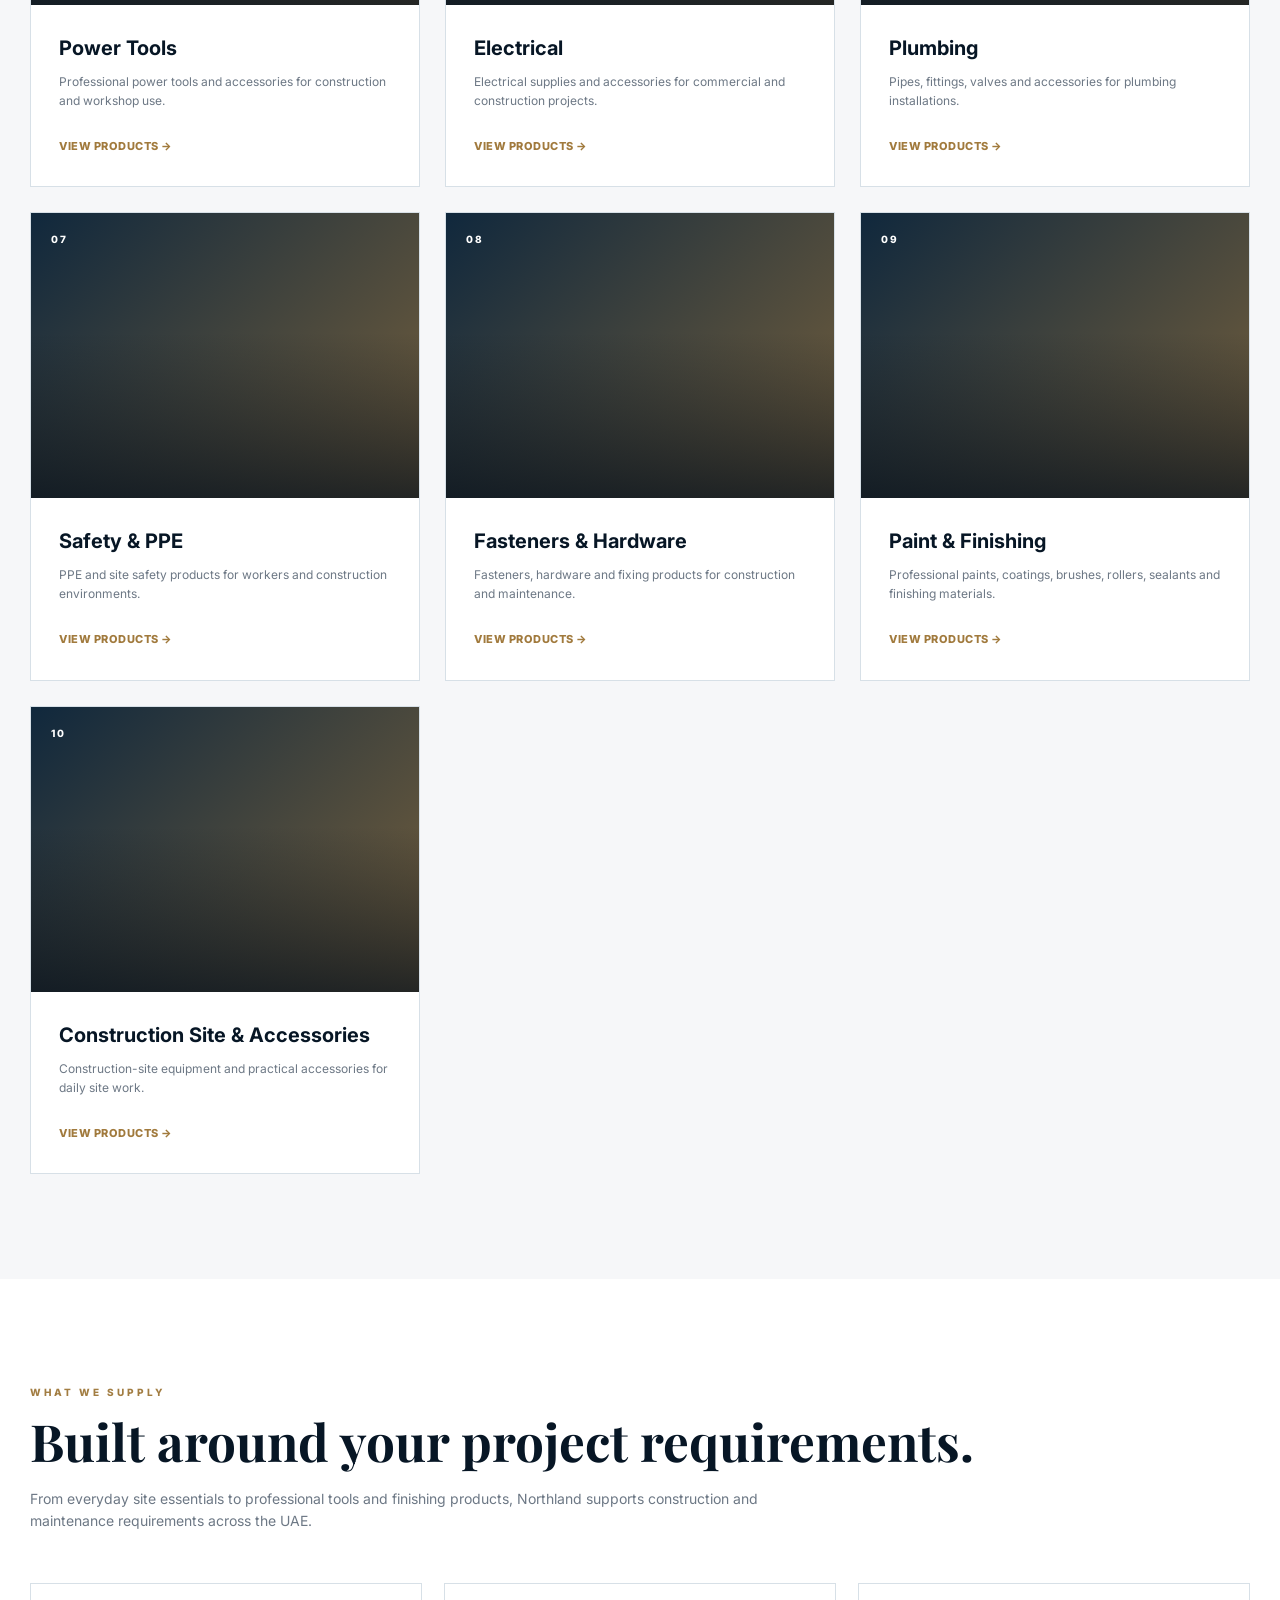
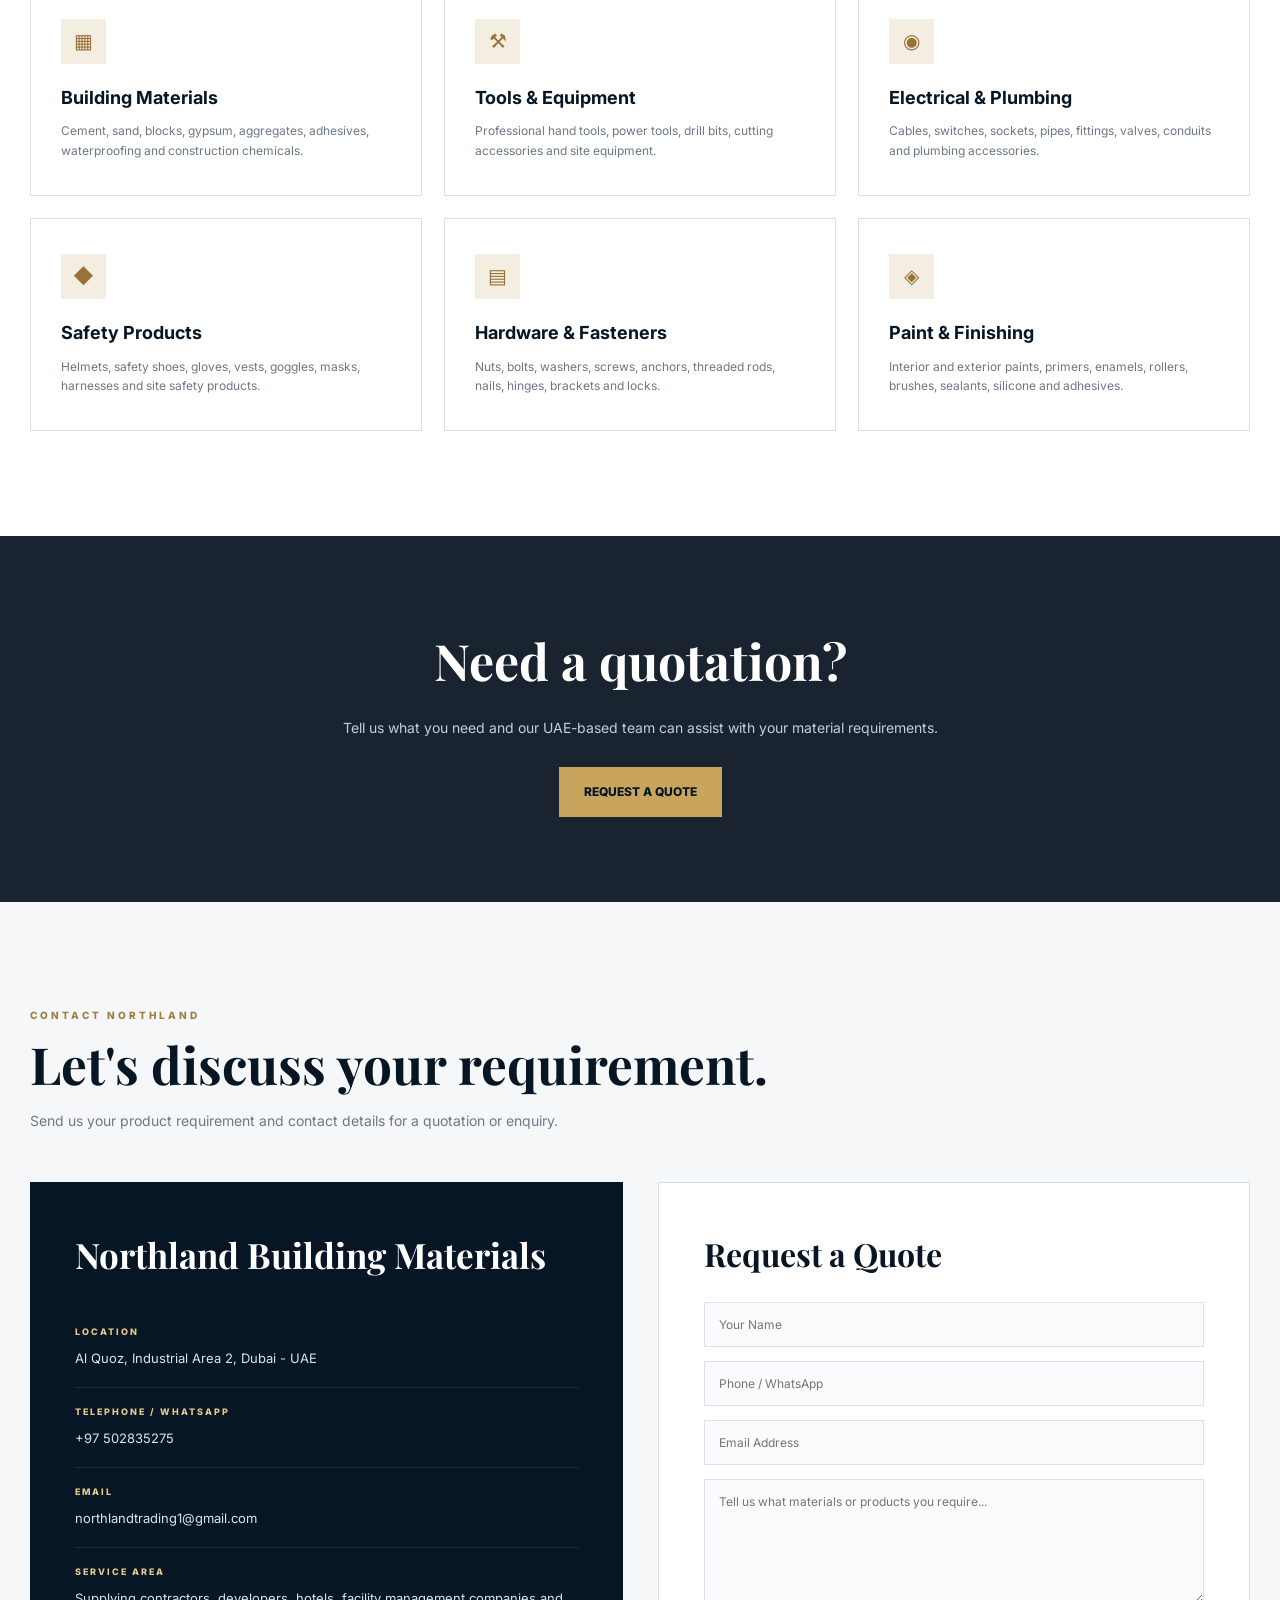
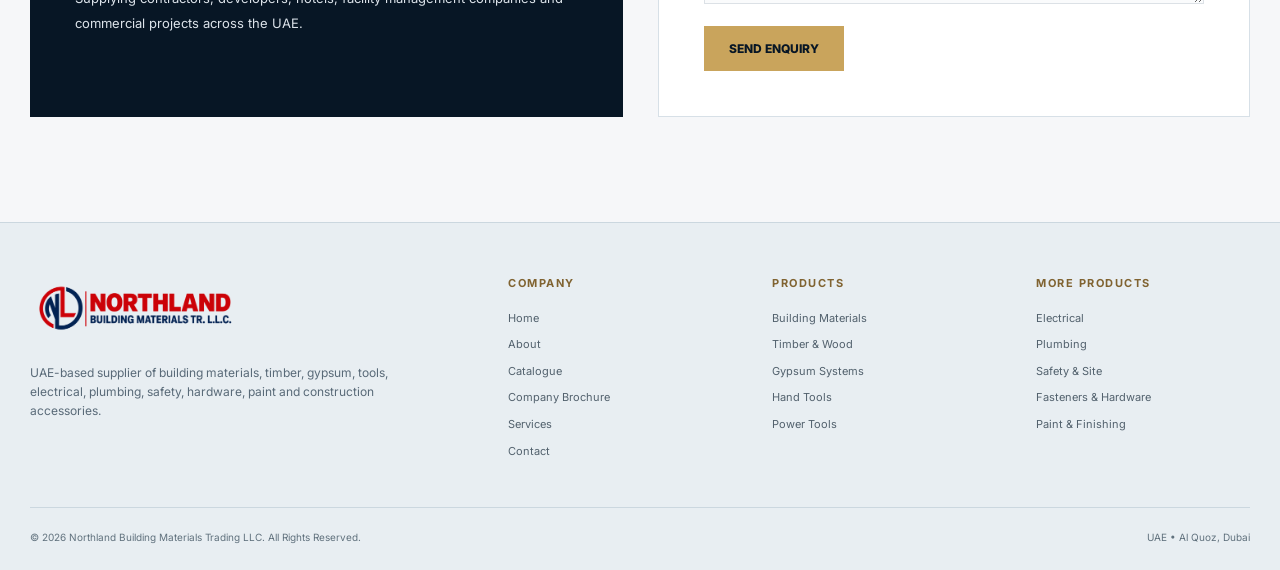
==== commit 21dd2c74: "Add files via upload" ====
--- a/index.html
+++ b/index.html
@@ -3,17 +3,17 @@
 <head>
 <meta charset="UTF-8">
 <meta name="viewport" content="width=device-width, initial-scale=1.0">
-<title>Northland Building Materials Trading LLC | Dubai</title>
-<meta name="description" content="Northland Building Materials Trading LLC - Building materials, timber, hand tools, power tools, electrical, plumbing, safety, hardware, paint and construction accessories in Dubai.">
+<title>Northland Building Materials Trading LLC | UAE</title>
+<meta name="description" content="Northland Building Materials Trading LLC - UAE-based supplier of building materials, timber, gypsum, tools, electrical, plumbing, safety, hardware, paint and construction products.">
 <link rel="preconnect" href="https://fonts.googleapis.com">
 <link rel="preconnect" href="https://fonts.gstatic.com" crossorigin>
 <link href="https://fonts.googleapis.com/css2?family=Inter:wght@400;500;600;700;800&family=Playfair+Display:wght@600;700&display=swap" rel="stylesheet">
 
 <style>
 :root{
-  --navy:#071625;--navy2:#0c2238;--gold:#c9a45c;--gold-light:#e6ca8a;
-  --header:#E8EEF2;--white:#fff;--light:#f5f6f8;--text:#17212d;--muted:#6d7885;
-  --border:#d5dde4;--shadow:0 20px 55px rgba(0,0,0,.11)
+ --navy:#071625;--navy2:#0c2238;--gold:#c9a45c;--gold-light:#e6ca8a;
+ --cover:#E8EEF2;--white:#fff;--light:#f5f6f8;--text:#17212d;
+ --muted:#6d7885;--border:#d7e0e7;--shadow:0 20px 55px rgba(0,0,0,.11)
 }
 *{margin:0;padding:0;box-sizing:border-box}
 html{scroll-behavior:smooth}
@@ -23,89 +23,59 @@
 button{font-family:inherit}
 section{scroll-margin-top:90px}
 
-/* ===== LIGHT LOGO-FRIENDLY HEADER ===== */
-header{
-  position:fixed;top:0;left:0;width:100%;z-index:9999;
-  background:rgba(232,238,242,.97);
-  backdrop-filter:blur(14px);
-  border-bottom:1px solid #cbd5dc;
-  box-shadow:0 4px 18px rgba(7,22,37,.08)
-}
-.navbar{
-  max-width:1450px;min-height:84px;margin:auto;padding:0 35px;
-  display:flex;align-items:center;justify-content:space-between
-}
-.logo{display:flex;align-items:center}
-.header-logo{width:215px;height:auto;max-height:62px;object-fit:contain}
-.nav-links{display:flex;align-items:center;gap:30px}
+/* LIGHT LOGO-FRIENDLY HEADER */
+header{position:fixed;top:0;left:0;width:100%;z-index:9999;background:rgba(232,238,242,.97);backdrop-filter:blur(14px);border-bottom:1px solid #cbd7df;box-shadow:0 6px 25px rgba(7,22,37,.08)}
+.navbar{max-width:1450px;min-height:84px;margin:auto;padding:0 35px;display:flex;align-items:center;justify-content:space-between}
+.logo{display:flex;align-items:center;gap:12px}
+.logo-image{width:205px;height:auto;max-height:62px;object-fit:contain}
+.nav-links{display:flex;align-items:center;gap:28px}
 .nav-links a{color:var(--navy);font-size:12px;font-weight:700;transition:.3s}
-.nav-links a:hover{color:#9a743d}
-.nav-quote{
-  border:1px solid var(--navy);padding:11px 18px;
-  color:var(--navy)!important;background:rgba(255,255,255,.18)
-}
-.nav-quote:hover{background:var(--navy);color:#fff!important}
-
-/* ===== HERO ===== */
+.nav-links a:hover{color:#a27d42}
+.nav-quote{border:1px solid var(--navy);padding:11px 18px;color:var(--navy)!important;background:rgba(255,255,255,.28)}
+
+/* HERO */
 .hero{position:relative;height:810px;overflow:hidden;background:#071625}
 .hero-slides{position:absolute;inset:0}
 .hero-slide{position:absolute;inset:0;opacity:0;transition:opacity 1.3s ease}
 .hero-slide.active{opacity:1}
 .hero-slide img{width:100%;height:100%;object-fit:cover}
-.hero-slide::after{
-  content:"";position:absolute;inset:0;
-  background:linear-gradient(90deg,rgba(4,14,25,.91) 0%,rgba(4,14,25,.70) 40%,rgba(4,14,25,.22) 100%),
-             linear-gradient(0deg,rgba(4,14,25,.65),transparent 50%)
-}
-.hero-content{
-  position:relative;z-index:5;max-width:1450px;height:100%;margin:auto;
-  padding:170px 55px 80px;display:flex;align-items:center
-}
-.hero-copy{max-width:780px}
-.hero-kicker{
-  display:flex;align-items:center;gap:12px;color:var(--gold-light);
-  font-size:11px;font-weight:800;letter-spacing:3px;margin-bottom:24px
-}
+.hero-slide::after{content:"";position:absolute;inset:0;background:linear-gradient(90deg,rgba(4,14,25,.91) 0%,rgba(4,14,25,.68) 40%,rgba(4,14,25,.18) 100%),linear-gradient(0deg,rgba(4,14,25,.65),transparent 50%)}
+.hero-content{position:relative;z-index:5;max-width:1450px;height:100%;margin:auto;padding:170px 55px 80px;display:flex;align-items:center}
+.hero-copy{max-width:790px}
+.hero-kicker{display:flex;align-items:center;gap:12px;color:var(--gold-light);font-size:11px;font-weight:800;letter-spacing:3px;margin-bottom:24px}
 .hero-kicker::before{content:"";width:42px;height:1px;background:var(--gold)}
-.hero h1{
-  color:#fff;font-family:"Playfair Display",serif;font-size:clamp(48px,6vw,84px);
-  line-height:1.03;margin-bottom:25px
-}
+.hero h1{color:#fff;font-family:"Playfair Display",serif;font-size:clamp(48px,6vw,84px);line-height:1.03;margin-bottom:25px}
 .hero h1 span{color:var(--gold-light)}
-.hero-description{max-width:650px;color:#dce4eb;font-size:16px;line-height:1.85;margin-bottom:32px}
+.hero-description{max-width:680px;color:#dce4eb;font-size:16px;line-height:1.85;margin-bottom:32px}
 .hero-buttons{display:flex;gap:14px;flex-wrap:wrap}
-.btn{
-  display:inline-flex;align-items:center;justify-content:center;padding:15px 25px;
-  font-size:12px;font-weight:800;cursor:pointer;border:none;transition:.3s
-}
+.btn{display:inline-flex;align-items:center;justify-content:center;padding:15px 25px;font-size:12px;font-weight:800;cursor:pointer;border:none;transition:.3s}
 .btn-gold{background:var(--gold);color:#071625}
 .btn-gold:hover{background:var(--gold-light);transform:translateY(-2px)}
 .btn-outline{color:#fff;border:1px solid rgba(255,255,255,.55);background:rgba(255,255,255,.04)}
 .btn-outline:hover{background:#fff;color:#071625}
+.btn-brochure{border:1px solid var(--gold-light);color:var(--gold-light);background:rgba(0,0,0,.15)}
 .hero-dots{position:absolute;z-index:10;bottom:38px;left:55px;display:flex;gap:8px}
 .hero-dot{width:34px;height:3px;background:rgba(255,255,255,.35);cursor:pointer;transition:.3s}
 .hero-dot.active{background:var(--gold)}
-
-/* ===== TRUST ===== */
+.slide-label{position:absolute;z-index:6;right:55px;bottom:38px;color:#fff;font-size:10px;font-weight:700;letter-spacing:2px;text-transform:uppercase;background:rgba(4,14,25,.45);padding:9px 13px}
+
+/* TRUST */
 .trust{background:var(--gold)}
 .trust-inner{max-width:1450px;margin:auto;display:grid;grid-template-columns:repeat(4,1fr)}
-.trust-item{
-  padding:22px 28px;display:flex;align-items:center;gap:14px;
-  border-right:1px solid rgba(0,0,0,.13)
-}
+.trust-item{padding:22px 28px;display:flex;align-items:center;gap:14px;border-right:1px solid rgba(0,0,0,.13)}
 .trust-item:last-child{border-right:0}
 .trust-symbol{font-size:24px}
 .trust-title{font-size:12px;font-weight:800}
 .trust-text{display:block;font-size:10px;opacity:.7}
 
-/* ===== SECTIONS ===== */
+/* GENERAL */
 .section{padding:105px 30px}
 .container{max-width:1400px;margin:auto}
 .eyebrow{color:#a27d42;font-size:10px;font-weight:800;letter-spacing:3px;text-transform:uppercase;margin-bottom:13px}
 .section-title{font-family:"Playfair Display",serif;font-size:clamp(36px,4vw,55px);line-height:1.1;color:var(--navy);margin-bottom:18px}
-.section-description{max-width:720px;color:var(--muted);font-size:14px}
-
-/* ===== ABOUT ===== */
+.section-description{max-width:760px;color:var(--muted);font-size:14px}
+
+/* ABOUT */
 .about{background:#fff}
 .about-grid{display:grid;grid-template-columns:1fr 1fr;gap:75px;align-items:center}
 .about-photo{height:560px;position:relative;overflow:hidden;background:linear-gradient(135deg,#0c2339,#927545)}
@@ -116,7 +86,14 @@
 .about-points{margin-top:30px;display:grid;grid-template-columns:1fr 1fr;gap:14px}
 .about-point{background:var(--light);padding:16px;border-left:3px solid var(--gold);font-size:12px;font-weight:700}
 
-/* ===== CATALOGUE ===== */
+/* BROCHURE */
+.brochure{background:linear-gradient(135deg,#071625,#0c2238);color:#fff}
+.brochure-inner{display:flex;align-items:center;justify-content:space-between;gap:40px}
+.brochure h2{font-family:"Playfair Display",serif;font-size:clamp(34px,4vw,52px);margin-bottom:12px}
+.brochure p{color:#cbd5de;max-width:760px;font-size:14px}
+.brochure-actions{display:flex;gap:12px;flex-wrap:wrap;flex-shrink:0}
+
+/* CATALOGUE */
 .catalogue{background:#f6f7f9}
 .catalogue-heading{margin-bottom:50px}
 .category-grid{display:grid;grid-template-columns:repeat(3,1fr);gap:25px}
@@ -131,6 +108,13 @@
 .category-body h3{color:var(--navy);font-size:20px;margin-bottom:8px}
 .category-body p{color:var(--muted);font-size:12px;min-height:42px;margin-bottom:18px}
 .category-action{color:#a17a3d;font-size:11px;font-weight:800;letter-spacing:.5px}
+.split-photo{display:grid!important;grid-template-columns:1fr 1fr;gap:3px}
+.split-photo img{width:100%!important;height:100%!important;object-fit:cover!important;min-width:0}
+.split-photo .category-number{grid-column:1/-1}
+.split-photo .photo-tag{position:absolute;z-index:4;bottom:13px;color:#fff;background:rgba(4,15,27,.65);padding:5px 8px;font-size:8px;font-weight:800;letter-spacing:1px;text-transform:uppercase}
+.split-photo .tag-timber{left:15px}.split-photo .tag-gypsum{left:50%;margin-left:4px}
+
+/* PRODUCT PANEL */
 .product-panel{grid-column:1/-1;display:none;background:var(--navy);color:#fff;padding:42px;border-top:3px solid var(--gold)}
 .product-panel.open{display:block;animation:panelIn .35s ease}
 @keyframes panelIn{from{opacity:0;transform:translateY(-10px)}to{opacity:1;transform:translateY(0)}}
@@ -142,7 +126,7 @@
 .product{background:rgba(255,255,255,.045);border:1px solid rgba(255,255,255,.1);padding:14px 15px;font-size:12px;color:#d9e1e9;transition:.25s}
 .product:hover{border-color:var(--gold);background:rgba(201,164,92,.12);color:#fff}
 
-/* ===== SERVICES ===== */
+/* SERVICES */
 .services{background:#fff}
 .services-grid{display:grid;grid-template-columns:repeat(3,1fr);gap:22px;margin-top:50px}
 .service{border:1px solid var(--border);padding:35px 30px;background:#fff;transition:.3s}
@@ -151,17 +135,11 @@
 .service h3{color:var(--navy);font-size:18px;margin-bottom:9px}
 .service p{color:var(--muted);font-size:12px}
 
-/* ===== CTA ===== */
-.cta{
-  background:linear-gradient(rgba(5,17,30,.92),rgba(5,17,30,.92)),
-  url("https://images.unsplash.com/photo-1504307651254-35680f356dfd?auto=format&fit=crop&w=2200&q=90") center/cover;
-  color:#fff;padding:85px 30px
-}
+/* CTA / CONTACT */
+.cta{background:linear-gradient(rgba(5,17,30,.92),rgba(5,17,30,.92)),url("https://images.unsplash.com/photo-1504307651254-35680f356dfd?auto=format&fit=crop&w=2200&q=90") center/cover;color:#fff;padding:85px 30px}
 .cta-inner{max-width:850px;margin:auto;text-align:center}
 .cta h2{font-family:"Playfair Display",serif;font-size:50px;margin-bottom:16px}
 .cta p{color:#c5ced8;font-size:14px;margin-bottom:28px}
-
-/* ===== CONTACT ===== */
 .contact{background:#f6f7f9}
 .contact-grid{margin-top:50px;display:grid;grid-template-columns:1fr 1fr;gap:35px}
 .contact-info{background:var(--navy);padding:45px;color:#fff}
@@ -177,286 +155,227 @@
 .form-group textarea{height:125px;resize:vertical}
 .form-group input:focus,.form-group textarea:focus{border-color:var(--gold)}
 
-/* ===== LIGHT LOGO-FRIENDLY FOOTER ===== */
-footer{
-  background:#E8EEF2;color:var(--navy);padding:52px 30px 25px;
-  border-top:1px solid #cbd5dc
-}
+/* LIGHT FOOTER */
+footer{background:var(--cover);color:var(--navy);padding:52px 30px 25px;border-top:1px solid #cbd7df}
 .footer-inner{max-width:1400px;margin:auto}
-.footer-grid{
-  display:grid;grid-template-columns:2fr 1fr 1fr 1fr;gap:50px;
-  padding-bottom:38px;border-bottom:1px solid #cbd5dc
-}
-.footer-brand .footer-logo{width:245px;height:auto;max-height:74px;object-fit:contain}
-.footer-brand p{color:#5e6c79;max-width:390px;margin-top:18px;font-size:12px}
-.footer-col h4{color:#8b6a35;font-size:11px;letter-spacing:1.5px;text-transform:uppercase;margin-bottom:17px}
-.footer-col a{display:block;color:#40505e;font-size:11px;margin-bottom:9px}
+.footer-grid{display:grid;grid-template-columns:2fr 1fr 1fr 1fr;gap:50px;padding-bottom:38px;border-bottom:1px solid #cbd7df}
+.footer-brand p{color:#596a78;max-width:390px;margin-top:18px;font-size:12px}
+.footer-col h4{color:#806331;font-size:11px;letter-spacing:1.5px;text-transform:uppercase;margin-bottom:17px}
+.footer-col a{display:block;color:#52616d;font-size:11px;margin-bottom:9px}
 .footer-col a:hover{color:var(--navy)}
-.footer-bottom{padding-top:21px;display:flex;justify-content:space-between;color:#667583;font-size:10px}
-
-/* ===== WHATSAPP ===== */
-.whatsapp{
-  position:fixed;right:24px;bottom:24px;width:60px;height:60px;border-radius:50%;z-index:9998;
-  background:#25D366;color:#fff;display:flex;align-items:center;justify-content:center;
-  font-size:27px;box-shadow:0 12px 35px rgba(0,0,0,.25);transition:.3s
-}
+.footer-bottom{padding-top:21px;display:flex;justify-content:space-between;color:#60717d;font-size:10px}
+.footer-logo{width:235px;max-height:70px;object-fit:contain;object-position:left center}
+
+/* WHATSAPP */
+.whatsapp{position:fixed;right:24px;bottom:24px;width:60px;height:60px;border-radius:50%;z-index:9998;background:#25D366;color:#fff;display:flex;align-items:center;justify-content:center;font-size:27px;box-shadow:0 12px 35px rgba(0,0,0,.25);transition:.3s}
 .whatsapp:hover{transform:scale(1.08)}
 
 @media(max-width:1100px){
-  .nav-links{gap:17px}.category-grid{grid-template-columns:repeat(2,1fr)}
-  .product-list{grid-template-columns:repeat(3,1fr)}
-  .footer-grid{grid-template-columns:1fr 1fr}
+ .nav-links{gap:17px}.category-grid{grid-template-columns:repeat(2,1fr)}
+ .product-list{grid-template-columns:repeat(3,1fr)}.footer-grid{grid-template-columns:1fr 1fr}
 }
 @media(max-width:760px){
-  .navbar{min-height:72px;padding:0 18px}.header-logo{width:185px;max-height:54px}
-  .nav-links{display:none}.hero{height:700px}
-  .hero-content{padding:125px 25px 70px}.hero h1{font-size:46px}
-  .hero-description{font-size:13px}.hero-dots{left:25px}
-  .trust-inner{grid-template-columns:1fr 1fr}
-  .trust-item{border-bottom:1px solid rgba(0,0,0,.12)}
-  .section{padding:75px 20px}.about-grid,.contact-grid{grid-template-columns:1fr}
-  .about-photo{height:390px}.category-grid{grid-template-columns:1fr}
-  .product-panel{padding:28px 20px}.product-list{grid-template-columns:1fr 1fr}
-  .services-grid{grid-template-columns:1fr}.footer-grid{grid-template-columns:1fr}
-  .footer-brand .footer-logo{width:220px}.footer-bottom{flex-direction:column;gap:8px}
+ .navbar{min-height:72px;padding:0 18px}.logo-image{width:175px}.nav-links{display:none}
+ .hero{height:700px}.hero-content{padding:125px 25px 70px}.hero h1{font-size:46px}
+ .hero-description{font-size:13px}.hero-dots{left:25px}.slide-label{right:25px}
+ .trust-inner{grid-template-columns:1fr 1fr}.trust-item{border-bottom:1px solid rgba(0,0,0,.12)}
+ .section{padding:75px 20px}.about-grid,.contact-grid{grid-template-columns:1fr}
+ .about-photo{height:390px}.category-grid{grid-template-columns:1fr}
+ .product-panel{padding:28px 20px}.product-list{grid-template-columns:1fr 1fr}
+ .services-grid{grid-template-columns:1fr}.footer-grid{grid-template-columns:1fr}
+ .footer-bottom{flex-direction:column;gap:8px}.brochure-inner{flex-direction:column;align-items:flex-start}
 }
 @media(max-width:450px){
-  .header-logo{width:170px}.hero h1{font-size:38px}
-  .hero-buttons{flex-direction:column}.trust-inner{grid-template-columns:1fr}
-  .about-points{grid-template-columns:1fr}.product-list{grid-template-columns:1fr}
+ .hero h1{font-size:38px}.hero-buttons{flex-direction:column}.trust-inner{grid-template-columns:1fr}
+ .about-points{grid-template-columns:1fr}.product-list{grid-template-columns:1fr}
+ .logo-image{width:155px}.slide-label{display:none}
 }
 </style>
 </head>
 
 <body>
-
 <header>
-  <div class="navbar">
-    <a href="#home" class="logo" aria-label="Northland Building Materials">
-      <img src="[data-uri]